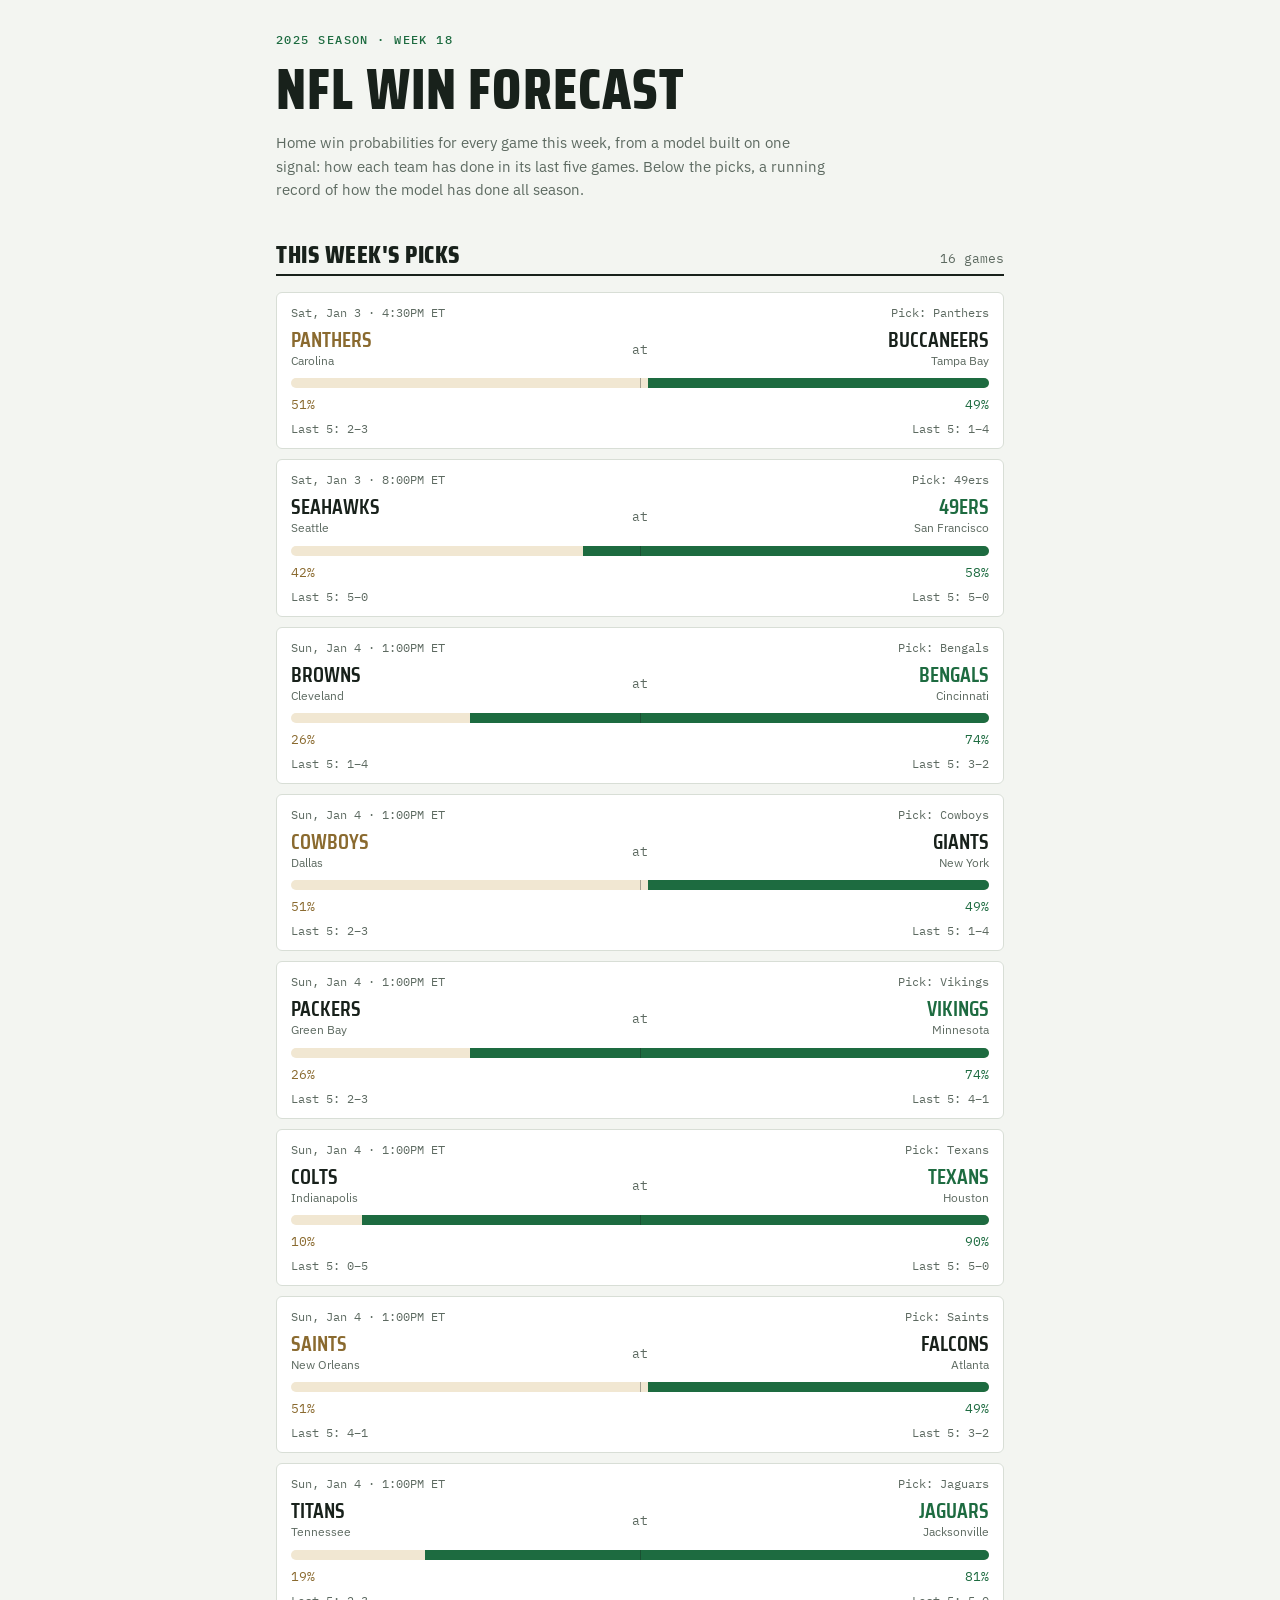
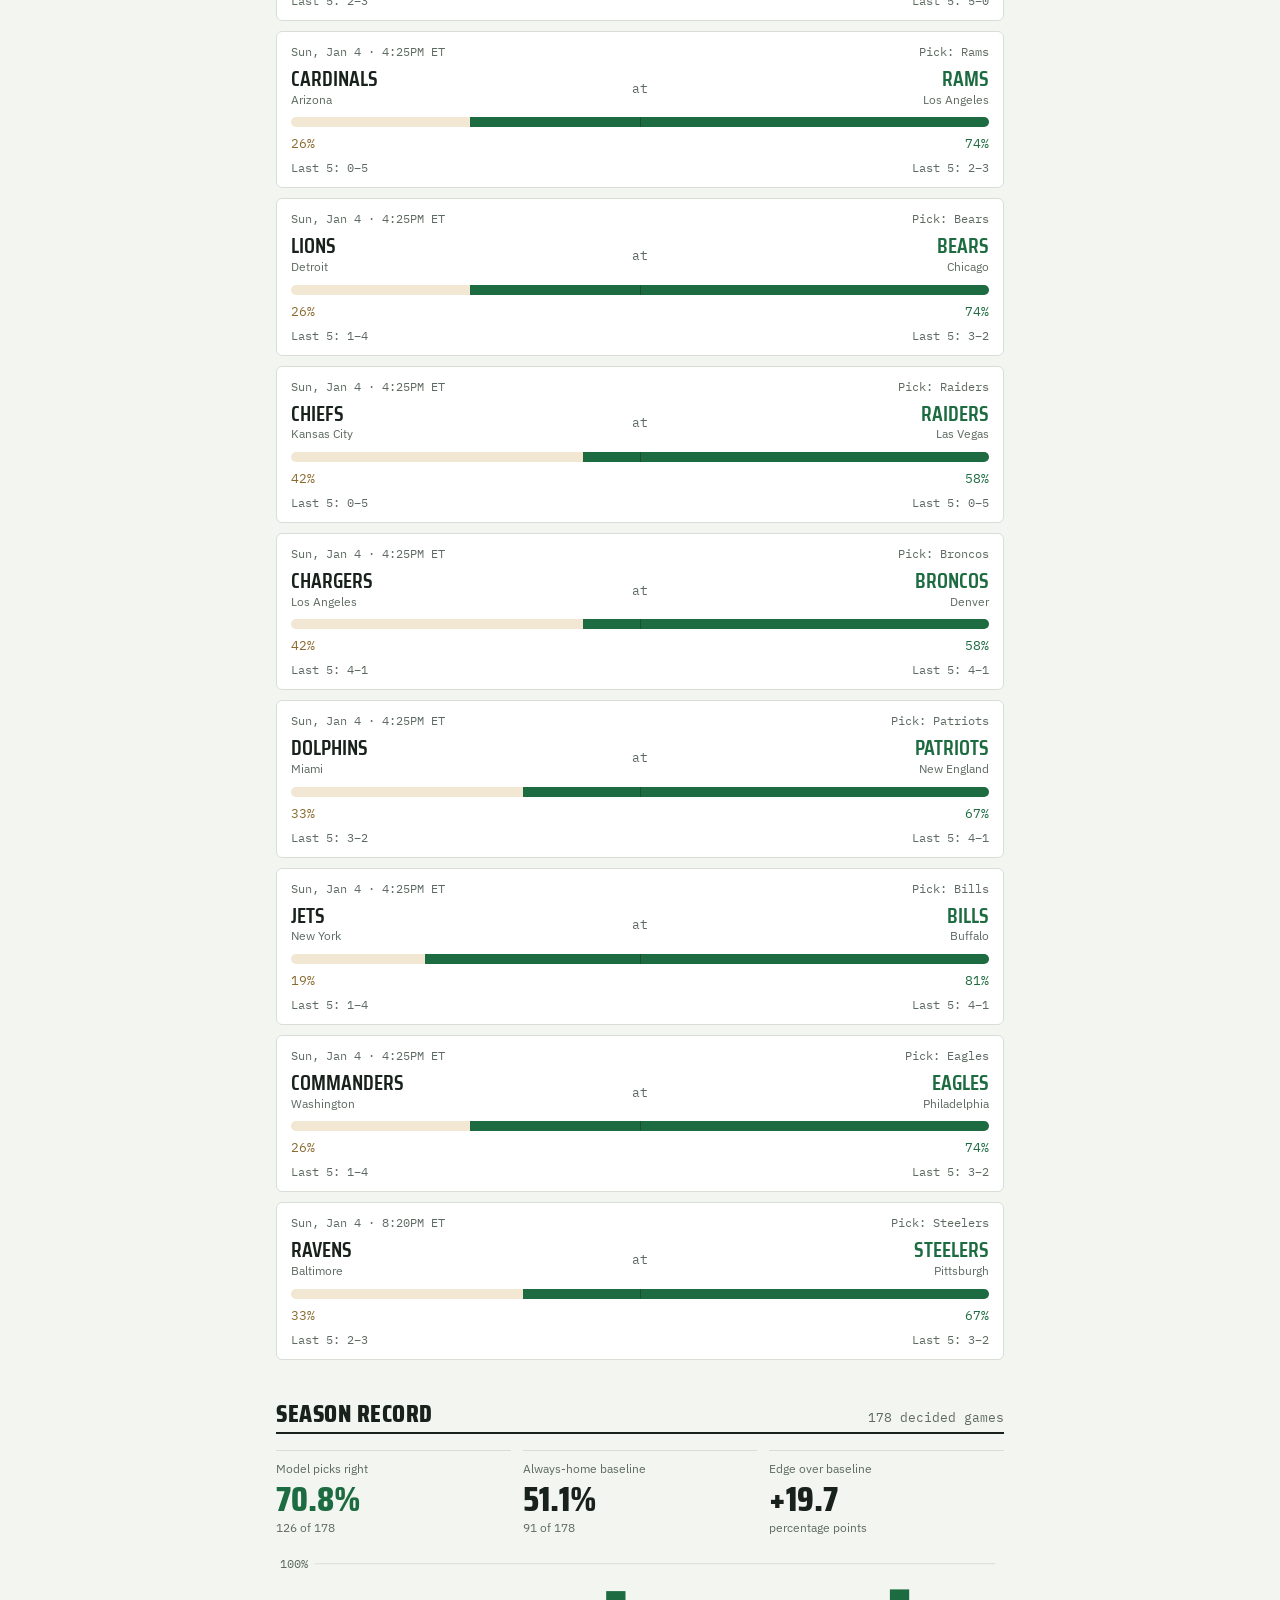
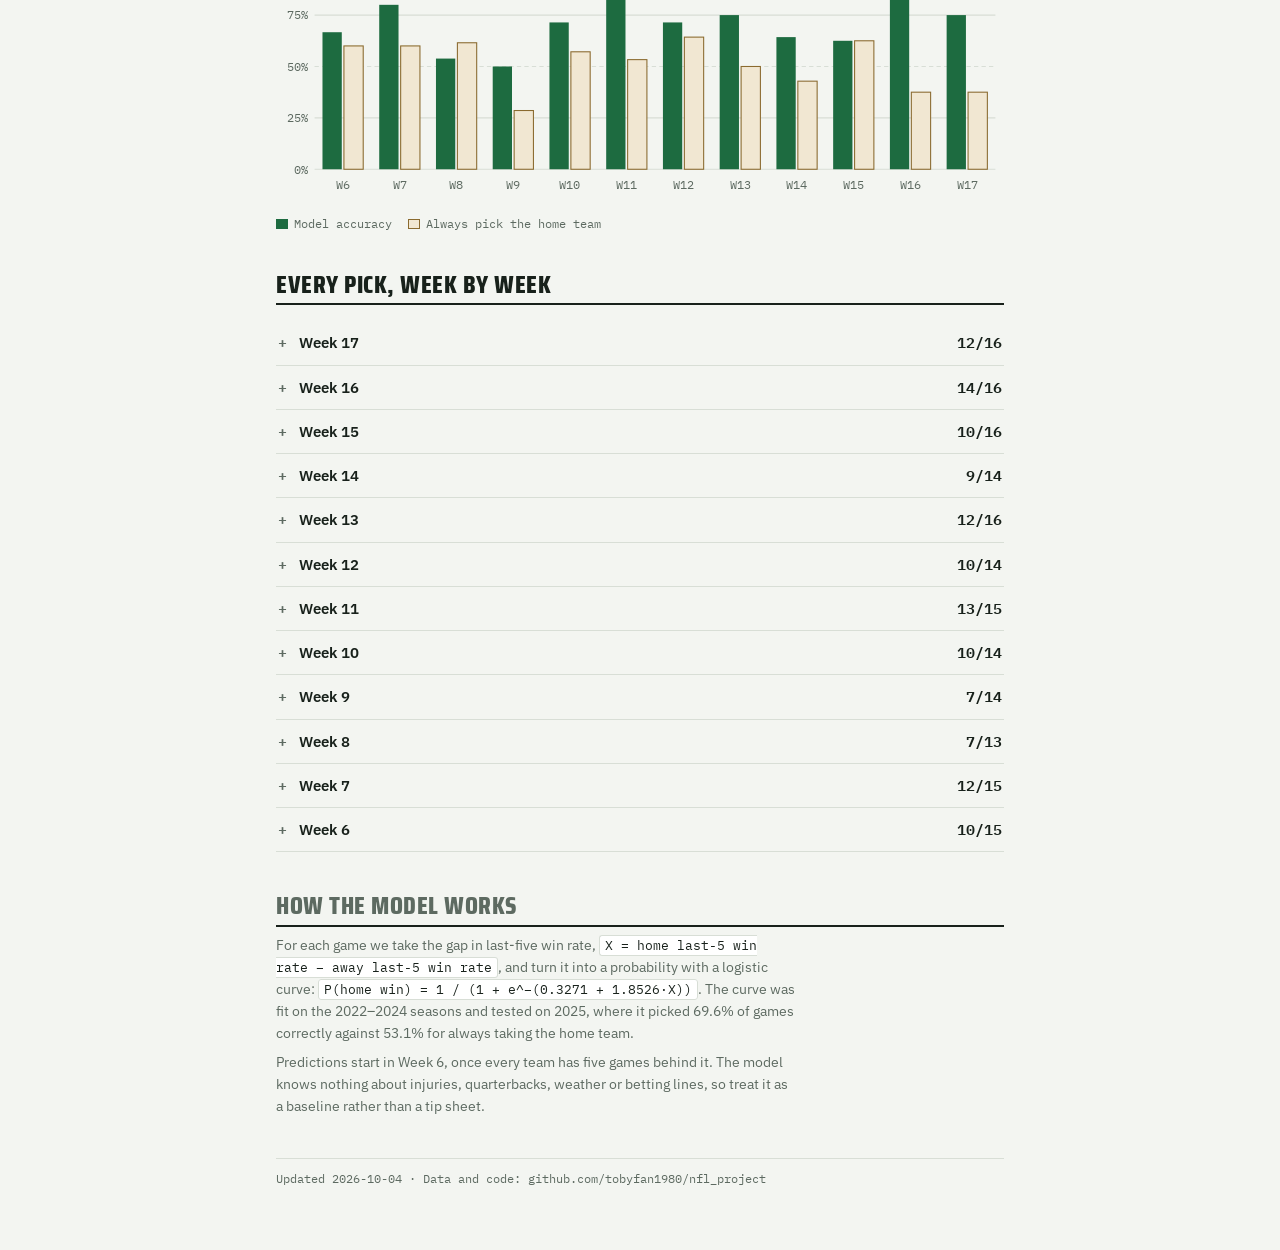
==== docs/index.html @ c3925236 "add static predictions site and generator Co-Authored-By: Claude Opus 5 <noreply@anthropic.com> Clau" ====
<!doctype html>
<html lang="en">
<head>
<meta charset="utf-8">
<meta name="viewport" content="width=device-width, initial-scale=1, viewport-fit=cover">
<title>NFL Win Forecast</title>
<link rel="preconnect" href="https://fonts.googleapis.com">
<link rel="preconnect" href="https://fonts.gstatic.com" crossorigin>
<link rel="stylesheet" href="https://fonts.googleapis.com/css2?family=Saira+Condensed:wght@600;800&family=IBM+Plex+Sans:wght@400;500;600&family=IBM+Plex+Mono:wght@400;500&display=swap">
<style>
/* Layout: one narrow column like a printed game sheet; upcoming board first, then the season ledger. */
:root {
  --bg: #f3f5f1;
  --surface: #ffffff;
  --ink: #18211b;
  --muted: #5d6a61;
  --line: #d8ded6;
  --turf: #1d6b40;
  --turf-soft: #d9ebdf;
  --away: #8a6a2f;
  --away-soft: #f1e7d2;
  --miss: #b23a2e;
  --font-display: "Saira Condensed", "Arial Narrow", sans-serif;
  --font-body: "IBM Plex Sans", system-ui, sans-serif;
  --font-data: "IBM Plex Mono", ui-monospace, monospace;
}
@media (prefers-color-scheme: dark) {
  :root:not([data-theme="light"]) {
    --bg: #111713; --surface: #18201b; --ink: #e6ece7; --muted: #95a39a; --line: #2c372f;
    --turf: #5cc489; --turf-soft: #1f3a2a; --away: #d6b06a; --away-soft: #3a3020; --miss: #ec7a6d;
    color-scheme: dark;
  }
}
:root[data-theme="dark"] {
  --bg: #111713; --surface: #18201b; --ink: #e6ece7; --muted: #95a39a; --line: #2c372f;
  --turf: #5cc489; --turf-soft: #1f3a2a; --away: #d6b06a; --away-soft: #3a3020; --miss: #ec7a6d;
  color-scheme: dark;
}
* { box-sizing: border-box; }
body { margin: 0; background: var(--bg); color: var(--ink); font: 15px/1.55 var(--font-body); }
.wrap { max-width: 760px; margin: 0 auto; padding-inline: 16px; padding-block: 32px 64px; display: grid; gap: 40px; }
h1, h2 { font-family: var(--font-display); text-transform: uppercase; letter-spacing: .02em; line-height: 1.05; margin: 0; text-wrap: balance; }
h1 { font-size: clamp(2.4rem, 8vw, 3.6rem); font-weight: 800; }
h2 { font-size: 1.6rem; font-weight: 800; }
.eyebrow { font: 500 .75rem var(--font-data); text-transform: uppercase; letter-spacing: .12em; color: var(--turf); }
.lede { color: var(--muted); max-width: 62ch; margin: 0; }
header { display: grid; gap: 12px; }
section { display: grid; gap: 16px; }
.section-head { display: flex; justify-content: space-between; align-items: baseline; gap: 12px; flex-wrap: wrap; border-bottom: 2px solid var(--ink); padding-bottom: 6px; }
.section-head .meta { font: .8rem var(--font-data); color: var(--muted); }
.num { font-family: var(--font-data); font-variant-numeric: tabular-nums; }

/* Upcoming board */
.board { display: grid; gap: 10px; }
.game { background: var(--surface); border: 1px solid var(--line); border-radius: 6px; padding: 12px 14px; display: grid; gap: 8px; }
.game-top { display: flex; justify-content: space-between; gap: 8px; font: .75rem var(--font-data); color: var(--muted); }
.matchup { display: grid; grid-template-columns: 1fr auto 1fr; align-items: center; gap: 8px; }
.team { min-width: 0; display: grid; }
.team.home { text-align: right; }
.team .nick { font: 600 1.35rem/1.1 var(--font-display); text-transform: uppercase; }
.team .city { font-size: .75rem; color: var(--muted); }
.team.picked .nick { color: var(--turf); }
.team.picked.is-away .nick { color: var(--away); }
.at { font: .8rem var(--font-data); color: var(--muted); }
.bar { position: relative; height: 10px; border-radius: 5px; background: var(--away-soft); overflow: hidden; }
.bar span { position: absolute; inset: 0 0 0 auto; background: var(--turf); }
.bar::after { content: ""; position: absolute; left: 50%; top: -2px; bottom: -2px; width: 1px; background: var(--ink); opacity: .35; }
.probs { display: flex; justify-content: space-between; font: .8rem var(--font-data); font-variant-numeric: tabular-nums; }
.probs .a { color: var(--away); } .probs .h { color: var(--turf); }
.form { font: .72rem var(--font-data); color: var(--muted); display: flex; justify-content: space-between; }

/* Accuracy */
.stats { display: grid; grid-template-columns: repeat(3, minmax(0, 1fr)); gap: 12px; }
.stat { border-top: 1px solid var(--line); padding-top: 8px; display: grid; gap: 2px; }
.stat b { font: 800 2.2rem/1 var(--font-display); font-variant-numeric: tabular-nums; }
.stat.lead b { color: var(--turf); }
.stat small { color: var(--muted); font-size: .78rem; }
.chart { width: 100%; overflow-x: auto; }
.chart svg { display: block; width: 100%; min-width: 520px; height: auto; }
.chart text { font-family: var(--font-data); font-size: 11px; fill: var(--muted); }
.legend { display: flex; gap: 16px; flex-wrap: wrap; font: .75rem var(--font-data); color: var(--muted); }
.legend i { display: inline-block; width: 12px; height: 10px; margin-right: 6px; vertical-align: -1px; }

/* Ledger */
details { border-bottom: 1px solid var(--line); }
summary { cursor: pointer; padding: 10px 2px; display: flex; justify-content: space-between; gap: 12px; font-weight: 600; list-style: none; }
summary::-webkit-details-marker { display: none; }
summary::before { content: "+"; font-family: var(--font-data); color: var(--muted); width: 1ch; }
details[open] summary::before { content: "\2212"; }
summary .wk { flex: 1; }
summary:focus-visible, a:focus-visible { outline: 2px solid var(--turf); outline-offset: 2px; }
.table-wrap { overflow-x: auto; padding-bottom: 10px; }
table { width: 100%; border-collapse: collapse; font-size: .85rem; min-width: 460px; }
th, td { text-align: left; padding: 5px 6px; border-top: 1px solid var(--line); }
th { font: 500 .7rem var(--font-data); text-transform: uppercase; letter-spacing: .08em; color: var(--muted); border-top: 0; }
td.r, th.r { text-align: right; }
.mark { font: 600 .72rem var(--font-data); padding: 1px 6px; border-radius: 3px; }
.mark.hit { background: var(--turf-soft); color: var(--turf); }
.mark.miss { color: var(--miss); border: 1px solid var(--miss); }
.mark.tie { color: var(--muted); border: 1px solid var(--line); }

.method { font-size: .88rem; color: var(--muted); display: grid; gap: 8px; }
.method p { margin: 0; max-width: 65ch; }
.method code { font-family: var(--font-data); color: var(--ink); background: var(--surface); border: 1px solid var(--line); padding: 1px 5px; border-radius: 3px; font-size: .82rem; }
footer { font: .75rem var(--font-data); color: var(--muted); border-top: 1px solid var(--line); padding-top: 12px; }
@media (max-width: 480px) { .stats { grid-template-columns: 1fr 1fr; } .stat:last-child { grid-column: 1 / -1; } }
</style>
</head>
<body>
<main class="wrap">
  <header>
    <div class="eyebrow" id="season-tag"></div>
    <h1>NFL Win Forecast</h1>
    <p class="lede">Home win probabilities for every game this week, from a model built on one signal: how each team has done in its last five games. Below the picks, a running record of how the model has done all season.</p>
  </header>

  <section aria-labelledby="upcoming-h">
    <div class="section-head"><h2 id="upcoming-h">This week's picks</h2><span class="meta" id="upcoming-meta"></span></div>
    <div class="board" id="board"></div>
  </section>

  <section aria-labelledby="acc-h">
    <div class="section-head"><h2 id="acc-h">Season record</h2><span class="meta" id="acc-meta"></span></div>
    <div class="stats" id="stats"></div>
    <div class="chart" id="chart"></div>
    <div class="legend"><span><i style="background:var(--turf)"></i>Model accuracy</span><span><i style="background:var(--away-soft);border:1px solid var(--away)"></i>Always pick the home team</span></div>
  </section>

  <section aria-labelledby="ledger-h">
    <div class="section-head"><h2 id="ledger-h">Every pick, week by week</h2></div>
    <div id="ledger"></div>
  </section>

  <section class="method" aria-labelledby="method-h">
    <div class="section-head"><h2 id="method-h">How the model works</h2></div>
    <p>For each game we take the gap in last-five win rate, <code>X = home last-5 win rate − away last-5 win rate</code>, and turn it into a probability with a logistic curve: <code id="formula"></code>. The curve was fit on the 2022–2024 seasons and tested on 2025, where it picked 69.6% of games correctly against 53.1% for always taking the home team.</p>
    <p>Predictions start in Week 6, once every team has five games behind it. The model knows nothing about injuries, quarterbacks, weather or betting lines, so treat it as a baseline rather than a tip sheet.</p>
  </section>

  <footer id="footer"></footer>
</main>
<script>
const DATA = {"season":2025,"upcoming_week":18,"generated_at":"2026-10-04","model":{"intercept":0.3271,"slope":1.8526},"upcoming":[{"date":"2026-01-03","time":"4:30PM","week":18,"home_team":"Tampa Bay Buccaneers","away_team":"Carolina Panthers","home_last5":0.2,"away_last5":0.4,"home_prob":0.4891,"pick":"Carolina Panthers","upcoming":true},{"date":"2026-01-03","time":"8:00PM","week":18,"home_team":"San Francisco 49ers","away_team":"Seattle Seahawks","home_last5":1.0,"away_last5":1.0,"home_prob":0.5811,"pick":"San Francisco 49ers","upcoming":true},{"date":"2026-01-04","time":"1:00PM","week":18,"home_team":"Cincinnati Bengals","away_team":"Cleveland Browns","home_last5":0.6,"away_last5":0.2,"home_prob":0.7442,"pick":"Cincinnati Bengals","upcoming":true},{"date":"2026-01-04","time":"1:00PM","week":18,"home_team":"New York Giants","away_team":"Dallas Cowboys","home_last5":0.2,"away_last5":0.4,"home_prob":0.4891,"pick":"Dallas Cowboys","upcoming":true},{"date":"2026-01-04","time":"1:00PM","week":18,"home_team":"Minnesota Vikings","away_team":"Green Bay Packers","home_last5":0.8,"away_last5":0.4,"home_prob":0.7442,"pick":"Minnesota Vikings","upcoming":true},{"date":"2026-01-04","time":"1:00PM","week":18,"home_team":"Houston Texans","away_team":"Indianapolis Colts","home_last5":1.0,"away_last5":0.0,"home_prob":0.8984,"pick":"Houston Texans","upcoming":true},{"date":"2026-01-04","time":"1:00PM","week":18,"home_team":"Atlanta Falcons","away_team":"New Orleans Saints","home_last5":0.6,"away_last5":0.8,"home_prob":0.4891,"pick":"New Orleans Saints","upcoming":true},{"date":"2026-01-04","time":"1:00PM","week":18,"home_team":"Jacksonville Jaguars","away_team":"Tennessee Titans","home_last5":1.0,"away_last5":0.4,"home_prob":0.8082,"pick":"Jacksonville Jaguars","upcoming":true},{"date":"2026-01-04","time":"4:25PM","week":18,"home_team":"Los Angeles Rams","away_team":"Arizona Cardinals","home_last5":0.4,"away_last5":0.0,"home_prob":0.7442,"pick":"Los Angeles Rams","upcoming":true},{"date":"2026-01-04","time":"4:25PM","week":18,"home_team":"Chicago Bears","away_team":"Detroit Lions","home_last5":0.6,"away_last5":0.2,"home_prob":0.7442,"pick":"Chicago Bears","upcoming":true},{"date":"2026-01-04","time":"4:25PM","week":18,"home_team":"Las Vegas Raiders","away_team":"Kansas City Chiefs","home_last5":0.0,"away_last5":0.0,"home_prob":0.5811,"pick":"Las Vegas Raiders","upcoming":true},{"date":"2026-01-04","time":"4:25PM","week":18,"home_team":"Denver Broncos","away_team":"Los Angeles Chargers","home_last5":0.8,"away_last5":0.8,"home_prob":0.5811,"pick":"Denver Broncos","upcoming":true},{"date":"2026-01-04","time":"4:25PM","week":18,"home_team":"New England Patriots","away_team":"Miami Dolphins","home_last5":0.8,"away_last5":0.6,"home_prob":0.6677,"pick":"New England Patriots","upcoming":true},{"date":"2026-01-04","time":"4:25PM","week":18,"home_team":"Buffalo Bills","away_team":"New York Jets","home_last5":0.8,"away_last5":0.2,"home_prob":0.8082,"pick":"Buffalo Bills","upcoming":true},{"date":"2026-01-04","time":"4:25PM","week":18,"home_team":"Philadelphia Eagles","away_team":"Washington Commanders","home_last5":0.6,"away_last5":0.2,"home_prob":0.7442,"pick":"Philadelphia Eagles","upcoming":true},{"date":"2026-01-04","time":"8:20PM","week":18,"home_team":"Pittsburgh Steelers","away_team":"Baltimore Ravens","home_last5":0.6,"away_last5":0.4,"home_prob":0.6677,"pick":"Pittsburgh Steelers","upcoming":true}],"past":[{"date":"2025-10-09","time":"8:15PM","week":6,"home_team":"New York Giants","away_team":"Philadelphia Eagles","home_last5":0.2,"away_last5":0.8,"home_prob":0.3134,"pick":"Philadelphia Eagles","upcoming":false,"home_score":34,"away_score":17,"winner":"New York Giants","tie":false,"correct":false},{"date":"2025-10-12","time":"9:30AM","week":6,"home_team":"New York Jets","away_team":"Denver Broncos","home_last5":0.0,"away_last5":0.6,"home_prob":0.3134,"pick":"Denver Broncos","upcoming":false,"home_score":11,"away_score":13,"winner":"Denver Broncos","tie":false,"correct":true},{"date":"2025-10-12","time":"1:00PM","week":6,"home_team":"Indianapolis Colts","away_team":"Arizona Cardinals","home_last5":0.8,"away_last5":0.4,"home_prob":0.7442,"pick":"Indianapolis Colts","upcoming":false,"home_score":31,"away_score":27,"winner":"Indianapolis Colts","tie":false,"correct":true},{"date":"2025-10-12","time":"1:00PM","week":6,"home_team":"Pittsburgh Steelers","away_team":"Cleveland Browns","home_last5":0.75,"away_last5":0.2,"home_prob":0.7935,"pick":"Pittsburgh Steelers","upcoming":false,"home_score":23,"away_score":9,"winner":"Pittsburgh Steelers","tie":false,"correct":true},{"date":"2025-10-12","time":"1:00PM","week":6,"home_team":"Carolina Panthers","away_team":"Dallas Cowboys","home_last5":0.4,"away_last5":0.5,"home_prob":0.5354,"pick":"Carolina Panthers","upcoming":false,"home_score":30,"away_score":27,"winner":"Carolina Panthers","tie":false,"correct":true},{"date":"2025-10-12","time":"1:00PM","week":6,"home_team":"Miami Dolphins","away_team":"Los Angeles Chargers","home_last5":0.2,"away_last5":0.6,"home_prob":0.398,"pick":"Los Angeles Chargers","upcoming":false,"home_score":27,"away_score":29,"winner":"Los Angeles Chargers","tie":false,"correct":true},{"date":"2025-10-12","time":"1:00PM","week":6,"home_team":"Baltimore Ravens","away_team":"Los Angeles Rams","home_last5":0.2,"away_last5":0.6,"home_prob":0.398,"pick":"Los Angeles Rams","upcoming":false,"home_score":3,"away_score":17,"winner":"Los Angeles Rams","tie":false,"correct":true},{"date":"2025-10-12","time":"1:00PM","week":6,"home_team":"New Orleans Saints","away_team":"New England Patriots","home_last5":0.2,"away_last5":0.6,"home_prob":0.398,"pick":"New England Patriots","upcoming":false,"home_score":19,"away_score":25,"winner":"New England Patriots","tie":false,"correct":true},{"date":"2025-10-12","time":"1:00PM","week":6,"home_team":"Jacksonville Jaguars","away_team":"Seattle Seahawks","home_last5":0.8,"away_last5":0.6,"home_prob":0.6677,"pick":"Jacksonville Jaguars","upcoming":false,"home_score":12,"away_score":20,"winner":"Seattle Seahawks","tie":false,"correct":false},{"date":"2025-10-12","time":"4:05PM","week":6,"home_team":"Las Vegas Raiders","away_team":"Tennessee Titans","home_last5":0.2,"away_last5":0.2,"home_prob":0.5811,"pick":"Las Vegas Raiders","upcoming":false,"home_score":20,"away_score":10,"winner":"Las Vegas Raiders","tie":false,"correct":true},{"date":"2025-10-12","time":"4:25PM","week":6,"home_team":"Green Bay Packers","away_team":"Cincinnati Bengals","home_last5":0.625,"away_last5":0.4,"home_prob":0.6779,"pick":"Green Bay Packers","upcoming":false,"home_score":27,"away_score":18,"winner":"Green Bay Packers","tie":false,"correct":true},{"date":"2025-10-12","time":"4:25PM","week":6,"home_team":"Tampa Bay Buccaneers","away_team":"San Francisco 49ers","home_last5":0.8,"away_last5":0.8,"home_prob":0.5811,"pick":"Tampa Bay Buccaneers","upcoming":false,"home_score":30,"away_score":19,"winner":"Tampa Bay Buccaneers","tie":false,"correct":true},{"date":"2025-10-12","time":"8:20PM","week":6,"home_team":"Kansas City Chiefs","away_team":"Detroit Lions","home_last5":0.4,"away_last5":0.8,"home_prob":0.398,"pick":"Detroit Lions","upcoming":false,"home_score":30,"away_score":17,"winner":"Kansas City Chiefs","tie":false,"correct":false},{"date":"2025-10-13","time":"7:15PM","week":6,"home_team":"Atlanta Falcons","away_team":"Buffalo Bills","home_last5":0.5,"away_last5":0.8,"home_prob":0.4431,"pick":"Buffalo Bills","upcoming":false,"home_score":24,"away_score":14,"winner":"Atlanta Falcons","tie":false,"correct":false},{"date":"2025-10-13","time":"8:15PM","week":6,"home_team":"Washington Commanders","away_team":"Chicago Bears","home_last5":0.6,"away_last5":0.5,"home_prob":0.6254,"pick":"Washington Commanders","upcoming":false,"home_score":24,"away_score":25,"winner":"Chicago Bears","tie":false,"correct":false},{"date":"2025-10-16","time":"8:15PM","week":7,"home_team":"Cincinnati Bengals","away_team":"Pittsburgh Steelers","home_last5":0.2,"away_last5":0.8,"home_prob":0.3134,"pick":"Pittsburgh Steelers","upcoming":false,"home_score":33,"away_score":31,"winner":"Cincinnati Bengals","tie":false,"correct":false},{"date":"2025-10-19","time":"9:30AM","week":7,"home_team":"Jacksonville Jaguars","away_team":"Los Angeles Rams","home_last5":0.6,"away_last5":0.6,"home_prob":0.5811,"pick":"Jacksonville Jaguars","upcoming":false,"home_score":7,"away_score":35,"winner":"Los Angeles Rams","tie":false,"correct":false},{"date":"2025-10-19","time":"1:00PM","week":7,"home_team":"New York Jets","away_team":"Carolina Panthers","home_last5":0.0,"away_last5":0.6,"home_prob":0.3134,"pick":"Carolina Panthers","upcoming":false,"home_score":6,"away_score":13,"winner":"Carolina Panthers","tie":false,"correct":true},{"date":"2025-10-19","time":"1:00PM","week":7,"home_team":"Kansas City Chiefs","away_team":"Las Vegas Raiders","home_last5":0.6,"away_last5":0.2,"home_prob":0.7442,"pick":"Kansas City Chiefs","upcoming":false,"home_score":31,"away_score":0,"winner":"Kansas City Chiefs","tie":false,"correct":true},{"date":"2025-10-19","time":"1:00PM","week":7,"home_team":"Cleveland Browns","away_team":"Miami Dolphins","home_last5":0.2,"away_last5":0.2,"home_prob":0.5811,"pick":"Cleveland Browns","upcoming":false,"home_score":31,"away_score":6,"winner":"Cleveland Browns","tie":false,"correct":true},{"date":"2025-10-19","time":"1:00PM","week":7,"home_team":"Tennessee Titans","away_team":"New England Patriots","home_last5":0.2,"away_last5":0.8,"home_prob":0.3134,"pick":"New England Patriots","upcoming":false,"home_score":13,"away_score":31,"winner":"New England Patriots","tie":false,"correct":true},{"date":"2025-10-19","time":"1:00PM","week":7,"home_team":"Chicago Bears","away_team":"New Orleans Saints","home_last5":0.6,"away_last5":0.2,"home_prob":0.7442,"pick":"Chicago Bears","upcoming":false,"home_score":26,"away_score":14,"winner":"Chicago Bears","tie":false,"correct":true},{"date":"2025-10-19","time":"1:00PM","week":7,"home_team":"Minnesota Vikings","away_team":"Philadelphia Eagles","home_last5":0.6,"away_last5":0.6,"home_prob":0.5811,"pick":"Minnesota Vikings","upcoming":false,"home_score":22,"away_score":28,"winner":"Philadelphia Eagles","tie":false,"correct":false},{"date":"2025-10-19","time":"4:05PM","week":7,"home_team":"Los Angeles Chargers","away_team":"Indianapolis Colts","home_last5":0.6,"away_last5":0.8,"home_prob":0.4891,"pick":"Indianapolis Colts","upcoming":false,"home_score":24,"away_score":38,"winner":"Indianapolis Colts","tie":false,"correct":true},{"date":"2025-10-19","time":"4:05PM","week":7,"home_team":"Denver Broncos","away_team":"New York Giants","home_last5":0.6,"away_last5":0.4,"home_prob":0.6677,"pick":"Denver Broncos","upcoming":false,"home_score":33,"away_score":32,"winner":"Denver Broncos","tie":false,"correct":true},{"date":"2025-10-19","time":"4:25PM","week":7,"home_team":"Arizona Cardinals","away_team":"Green Bay Packers","home_last5":0.2,"away_last5":0.7,"home_prob":0.3545,"pick":"Green Bay Packers","upcoming":false,"home_score":23,"away_score":27,"winner":"Green Bay Packers","tie":false,"correct":true},{"date":"2025-10-19","time":"4:25PM","week":7,"home_team":"Dallas Cowboys","away_team":"Washington Commanders","home_last5":0.5,"away_last5":0.4,"home_prob":0.6254,"pick":"Dallas Cowboys","upcoming":false,"home_score":44,"away_score":22,"winner":"Dallas Cowboys","tie":false,"correct":true},{"date":"2025-10-19","time":"8:20PM","week":7,"home_team":"San Francisco 49ers","away_team":"Atlanta Falcons","home_last5":0.6,"away_last5":0.6,"home_prob":0.5811,"pick":"San Francisco 49ers","upcoming":false,"home_score":20,"away_score":10,"winner":"San Francisco 49ers","tie":false,"correct":true},{"date":"2025-10-20","time":"7:00PM","week":7,"home_team":"Detroit Lions","away_team":"Tampa Bay Buccaneers","home_last5":0.8,"away_last5":0.8,"home_prob":0.5811,"pick":"Detroit Lions","upcoming":false,"home_score":24,"away_score":9,"winner":"Detroit Lions","tie":false,"correct":true},{"date":"2025-10-20","time":"10:00PM","week":7,"home_team":"Seattle Seahawks","away_team":"Houston Texans","home_last5":0.8,"away_last5":0.4,"home_prob":0.7442,"pick":"Seattle Seahawks","upcoming":false,"home_score":27,"away_score":19,"winner":"Seattle Seahawks","tie":false,"correct":true},{"date":"2025-10-23","time":"8:15PM","week":8,"home_team":"Los Angeles Chargers","away_team":"Minnesota Vikings","home_last5":0.4,"away_last5":0.4,"home_prob":0.5811,"pick":"Los Angeles Chargers","upcoming":false,"home_score":37,"away_score":10,"winner":"Los Angeles Chargers","tie":false,"correct":true},{"date":"2025-10-26","time":"1:00PM","week":8,"home_team":"Carolina Panthers","away_team":"Buffalo Bills","home_last5":0.8,"away_last5":0.6,"home_prob":0.6677,"pick":"Carolina Panthers","upcoming":false,"home_score":9,"away_score":40,"winner":"Buffalo Bills","tie":false,"correct":false},{"date":"2025-10-26","time":"1:00PM","week":8,"home_team":"Baltimore Ravens","away_team":"Chicago Bears","home_last5":0.2,"away_last5":0.8,"home_prob":0.3134,"pick":"Chicago Bears","upcoming":false,"home_score":30,"away_score":16,"winner":"Baltimore Ravens","tie":false,"correct":false},{"date":"2025-10-26","time":"1:00PM","week":8,"home_team":"New England Patriots","away_team":"Cleveland Browns","home_last5":0.8,"away_last5":0.4,"home_prob":0.7442,"pick":"New England Patriots","upcoming":false,"home_score":32,"away_score":13,"winner":"New England Patriots","tie":false,"correct":true},{"date":"2025-10-26","time":"1:00PM","week":8,"home_team":"Atlanta Falcons","away_team":"Miami Dolphins","home_last5":0.6,"away_last5":0.2,"home_prob":0.7442,"pick":"Atlanta Falcons","upcoming":false,"home_score":10,"away_score":34,"winner":"Miami Dolphins","tie":false,"correct":false},{"date":"2025-10-26","time":"1:00PM","week":8,"home_team":"Philadelphia Eagles","away_team":"New York Giants","home_last5":0.6,"away_last5":0.4,"home_prob":0.6677,"pick":"Philadelphia Eagles","upcoming":false,"home_score":38,"away_score":20,"winner":"Philadelphia Eagles","tie":false,"correct":true},{"date":"2025-10-26","time":"1:00PM","week":8,"home_team":"Cincinnati Bengals","away_team":"New York Jets","home_last5":0.2,"away_last5":0.0,"home_prob":0.6677,"pick":"Cincinnati Bengals","upcoming":false,"home_score":38,"away_score":39,"winner":"New York Jets","tie":false,"correct":false},{"date":"2025-10-26","time":"1:00PM","week":8,"home_team":"Houston Texans","away_team":"San Francisco 49ers","home_last5":0.4,"away_last5":0.6,"home_prob":0.4891,"pick":"San Francisco 49ers","upcoming":false,"home_score":26,"away_score":15,"winner":"Houston Texans","tie":false,"correct":false},{"date":"2025-10-26","time":"4:05PM","week":8,"home_team":"New Orleans Saints","away_team":"Tampa Bay Buccaneers","home_last5":0.2,"away_last5":0.6,"home_prob":0.398,"pick":"Tampa Bay Buccaneers","upcoming":false,"home_score":3,"away_score":23,"winner":"Tampa Bay Buccaneers","tie":false,"correct":true},{"date":"2025-10-26","time":"4:25PM","week":8,"home_team":"Denver Broncos","away_team":"Dallas Cowboys","home_last5":0.8,"away_last5":0.5,"home_prob":0.7074,"pick":"Denver Broncos","upcoming":false,"home_score":44,"away_score":24,"winner":"Denver Broncos","tie":false,"correct":true},{"date":"2025-10-26","time":"4:25PM","week":8,"home_team":"Indianapolis Colts","away_team":"Tennessee Titans","home_last5":0.8,"away_last5":0.2,"home_prob":0.8082,"pick":"Indianapolis Colts","upcoming":false,"home_score":38,"away_score":14,"winner":"Indianapolis Colts","tie":false,"correct":true},{"date":"2025-10-26","time":"8:20PM","week":8,"home_team":"Pittsburgh Steelers","away_team":"Green Bay Packers","home_last5":0.6,"away_last5":0.7,"home_prob":0.5354,"pick":"Pittsburgh Steelers","upcoming":false,"home_score":25,"away_score":35,"winner":"Green Bay Packers","tie":false,"correct":false},{"date":"2025-10-27","time":"8:15PM","week":8,"home_team":"Kansas City Chiefs","away_team":"Washington Commanders","home_last5":0.8,"away_last5":0.4,"home_prob":0.7442,"pick":"Kansas City Chiefs","upcoming":false,"home_score":28,"away_score":7,"winner":"Kansas City Chiefs","tie":false,"correct":true},{"date":"2025-10-30","time":"8:15PM","week":9,"home_team":"Miami Dolphins","away_team":"Baltimore Ravens","home_last5":0.4,"away_last5":0.2,"home_prob":0.6677,"pick":"Miami Dolphins","upcoming":false,"home_score":6,"away_score":28,"winner":"Baltimore Ravens","tie":false,"correct":false},{"date":"2025-11-02","time":"1:00PM","week":9,"home_team":"New England Patriots","away_team":"Atlanta Falcons","home_last5":1.0,"away_last5":0.4,"home_prob":0.8082,"pick":"New England Patriots","upcoming":false,"home_score":24,"away_score":23,"winner":"New England Patriots","tie":false,"correct":true},{"date":"2025-11-02","time":"1:00PM","week":9,"home_team":"Green Bay Packers","away_team":"Carolina Panthers","home_last5":0.7,"away_last5":0.6,"home_prob":0.6254,"pick":"Green Bay Packers","upcoming":false,"home_score":13,"away_score":16,"winner":"Carolina Panthers","tie":false,"correct":false},{"date":"2025-11-02","time":"1:00PM","week":9,"home_team":"Cincinnati Bengals","away_team":"Chicago Bears","home_last5":0.2,"away_last5":0.8,"home_prob":0.3134,"pick":"Chicago Bears","upcoming":false,"home_score":42,"away_score":47,"winner":"Chicago Bears","tie":false,"correct":true},{"date":"2025-11-02","time":"1:00PM","week":9,"home_team":"Houston Texans","away_team":"Denver Broncos","home_last5":0.6,"away_last5":1.0,"home_prob":0.398,"pick":"Denver Broncos","upcoming":false,"home_score":15,"away_score":18,"winner":"Denver Broncos","tie":false,"correct":true},{"date":"2025-11-02","time":"1:00PM","week":9,"home_team":"Pittsburgh Steelers","away_team":"Indianapolis Colts","home_last5":0.6,"away_last5":0.8,"home_prob":0.4891,"pick":"Indianapolis Colts","upcoming":false,"home_score":27,"away_score":20,"winner":"Pittsburgh Steelers","tie":false,"correct":false},{"date":"2025-11-02","time":"1:00PM","week":9,"home_team":"Tennessee Titans","away_team":"Los Angeles Chargers","home_last5":0.2,"away_last5":0.4,"home_prob":0.4891,"pick":"Los Angeles Chargers","upcoming":false,"home_score":20,"away_score":27,"winner":"Los Angeles Chargers","tie":false,"correct":true},{"date":"2025-11-02","time":"1:00PM","week":9,"home_team":"Detroit Lions","away_team":"Minnesota Vikings","home_last5":0.8,"away_last5":0.4,"home_prob":0.7442,"pick":"Detroit Lions","upcoming":false,"home_score":24,"away_score":27,"winner":"Minnesota Vikings","tie":false,"correct":false},{"date":"2025-11-02","time":"1:00PM","week":9,"home_team":"New York Giants","away_team":"San Francisco 49ers","home_last5":0.4,"away_last5":0.4,"home_prob":0.5811,"pick":"New York Giants","upcoming":false,"home_score":24,"away_score":34,"winner":"San Francisco 49ers","tie":false,"correct":false},{"date":"2025-11-02","time":"4:05PM","week":9,"home_team":"Las Vegas Raiders","away_team":"Jacksonville Jaguars","home_last5":0.2,"away_last5":0.6,"home_prob":0.398,"pick":"Jacksonville Jaguars","upcoming":false,"home_score":29,"away_score":30,"winner":"Jacksonville Jaguars","tie":false,"correct":true},{"date":"2025-11-02","time":"4:05PM","week":9,"home_team":"Los Angeles Rams","away_team":"New Orleans Saints","home_last5":0.6,"away_last5":0.2,"home_prob":0.7442,"pick":"Los Angeles Rams","upcoming":false,"home_score":34,"away_score":10,"winner":"Los Angeles Rams","tie":false,"correct":true},{"date":"2025-11-02","time":"4:25PM","week":9,"home_team":"Buffalo Bills","away_team":"Kansas City Chiefs","home_last5":0.6,"away_last5":0.8,"home_prob":0.4891,"pick":"Kansas City Chiefs","upcoming":false,"home_score":28,"away_score":21,"winner":"Buffalo Bills","tie":false,"correct":false},{"date":"2025-11-02","time":"8:20PM","week":9,"home_team":"Washington Commanders","away_team":"Seattle Seahawks","home_last5":0.2,"away_last5":0.8,"home_prob":0.3134,"pick":"Seattle Seahawks","upcoming":false,"home_score":14,"away_score":38,"winner":"Seattle Seahawks","tie":false,"correct":true},{"date":"2025-11-03","time":"8:15PM","week":9,"home_team":"Dallas Cowboys","away_team":"Arizona Cardinals","home_last5":0.5,"away_last5":0.0,"home_prob":0.7779,"pick":"Dallas Cowboys","upcoming":false,"home_score":17,"away_score":27,"winner":"Arizona Cardinals","tie":false,"correct":false},{"date":"2025-11-06","time":"8:15PM","week":10,"home_team":"Denver Broncos","away_team":"Las Vegas Raiders","home_last5":1.0,"away_last5":0.2,"home_prob":0.8593,"pick":"Denver Broncos","upcoming":false,"home_score":10,"away_score":7,"winner":"Denver Broncos","tie":false,"correct":true},{"date":"2025-11-09","time":"9:30AM","week":10,"home_team":"Indianapolis Colts","away_team":"Atlanta Falcons","home_last5":0.8,"away_last5":0.4,"home_prob":0.7442,"pick":"Indianapolis Colts","upcoming":false,"home_score":31,"away_score":25,"winner":"Indianapolis Colts","tie":false,"correct":true},{"date":"2025-11-09","time":"1:00PM","week":10,"home_team":"Minnesota Vikings","away_team":"Baltimore Ravens","home_last5":0.4,"away_last5":0.4,"home_prob":0.5811,"pick":"Minnesota Vikings","upcoming":false,"home_score":19,"away_score":27,"winner":"Baltimore Ravens","tie":false,"correct":false},{"date":"2025-11-09","time":"1:00PM","week":10,"home_team":"Miami Dolphins","away_team":"Buffalo Bills","home_last5":0.2,"away_last5":0.6,"home_prob":0.398,"pick":"Buffalo Bills","upcoming":false,"home_score":30,"away_score":13,"winner":"Miami Dolphins","tie":false,"correct":false},{"date":"2025-11-09","time":"1:00PM","week":10,"home_team":"New York Jets","away_team":"Cleveland Browns","home_last5":0.2,"away_last5":0.2,"home_prob":0.5811,"pick":"New York Jets","upcoming":false,"home_score":27,"away_score":20,"winner":"New York Jets","tie":false,"correct":true},{"date":"2025-11-09","time":"1:00PM","week":10,"home_team":"Houston Texans","away_team":"Jacksonville Jaguars","home_last5":0.6,"away_last5":0.6,"home_prob":0.5811,"pick":"Houston Texans","upcoming":false,"home_score":36,"away_score":29,"winner":"Houston Texans","tie":false,"correct":true},{"date":"2025-11-09","time":"1:00PM","week":10,"home_team":"Tampa Bay Buccaneers","away_team":"New England Patriots","home_last5":0.6,"away_last5":1.0,"home_prob":0.398,"pick":"New England Patriots","upcoming":false,"home_score":23,"away_score":28,"winner":"New England Patriots","tie":false,"correct":true},{"date":"2025-11-09","time":"1:00PM","week":10,"home_team":"Carolina Panthers","away_team":"New Orleans Saints","home_last5":0.8,"away_last5":0.2,"home_prob":0.8082,"pick":"Carolina Panthers","upcoming":false,"home_score":7,"away_score":17,"winner":"New Orleans Saints","tie":false,"correct":false},{"date":"2025-11-09","time":"1:00PM","week":10,"home_team":"Chicago Bears","away_team":"New York Giants","home_last5":0.8,"away_last5":0.2,"home_prob":0.8082,"pick":"Chicago Bears","upcoming":false,"home_score":24,"away_score":20,"winner":"Chicago Bears","tie":false,"correct":true},{"date":"2025-11-09","time":"4:05PM","week":10,"home_team":"Seattle Seahawks","away_team":"Arizona Cardinals","home_last5":0.8,"away_last5":0.2,"home_prob":0.8082,"pick":"Seattle Seahawks","upcoming":false,"home_score":44,"away_score":22,"winner":"Seattle Seahawks","tie":false,"correct":true},{"date":"2025-11-09","time":"4:25PM","week":10,"home_team":"Washington Commanders","away_team":"Detroit Lions","home_last5":0.2,"away_last5":0.6,"home_prob":0.398,"pick":"Detroit Lions","upcoming":false,"home_score":22,"away_score":44,"winner":"Detroit Lions","tie":false,"correct":true},{"date":"2025-11-09","time":"4:25PM","week":10,"home_team":"San Francisco 49ers","away_team":"Los Angeles Rams","home_last5":0.6,"away_last5":0.8,"home_prob":0.4891,"pick":"Los Angeles Rams","upcoming":false,"home_score":26,"away_score":42,"winner":"Los Angeles Rams","tie":false,"correct":true},{"date":"2025-11-09","time":"8:20PM","week":10,"home_team":"Los Angeles Chargers","away_team":"Pittsburgh Steelers","home_last5":0.6,"away_last5":0.6,"home_prob":0.5811,"pick":"Los Angeles Chargers","upcoming":false,"home_score":25,"away_score":10,"winner":"Los Angeles Chargers","tie":false,"correct":true},{"date":"2025-11-10","time":"8:15PM","week":10,"home_team":"Green Bay Packers","away_team":"Philadelphia Eagles","home_last5":0.7,"away_last5":0.6,"home_prob":0.6254,"pick":"Green Bay Packers","upcoming":false,"home_score":7,"away_score":10,"winner":"Philadelphia Eagles","tie":false,"correct":false},{"date":"2025-11-13","time":"8:15PM","week":11,"home_team":"New England Patriots","away_team":"New York Jets","home_last5":1.0,"away_last5":0.4,"home_prob":0.8082,"pick":"New England Patriots","upcoming":false,"home_score":27,"away_score":14,"winner":"New England Patriots","tie":false,"correct":true},{"date":"2025-11-16","time":"9:30AM","week":11,"home_team":"Miami Dolphins","away_team":"Washington Commanders","home_last5":0.4,"away_last5":0.0,"home_prob":0.7442,"pick":"Miami Dolphins","upcoming":false,"home_score":16,"away_score":13,"winner":"Miami Dolphins","tie":false,"correct":true},{"date":"2025-11-16","time":"1:00PM","week":11,"home_team":"Atlanta Falcons","away_team":"Carolina Panthers","home_last5":0.2,"away_last5":0.6,"home_prob":0.398,"pick":"Carolina Panthers","upcoming":false,"home_score":27,"away_score":30,"winner":"Carolina Panthers","tie":false,"correct":true},{"date":"2025-11-16","time":"1:00PM","week":11,"home_team":"Minnesota Vikings","away_team":"Chicago Bears","home_last5":0.4,"away_last5":0.8,"home_prob":0.398,"pick":"Chicago Bears","upcoming":false,"home_score":17,"away_score":19,"winner":"Chicago Bears","tie":false,"correct":true},{"date":"2025-11-16","time":"1:00PM","week":11,"home_team":"Pittsburgh Steelers","away_team":"Cincinnati Bengals","home_last5":0.4,"away_last5":0.2,"home_prob":0.6677,"pick":"Pittsburgh Steelers","upcoming":false,"home_score":34,"away_score":12,"winner":"Pittsburgh Steelers","tie":false,"correct":true},{"date":"2025-11-16","time":"1:00PM","week":11,"home_team":"New York Giants","away_team":"Green Bay Packers","home_last5":0.2,"away_last5":0.6,"home_prob":0.398,"pick":"Green Bay Packers","upcoming":false,"home_score":20,"away_score":27,"winner":"Green Bay Packers","tie":false,"correct":true},{"date":"2025-11-16","time":"1:00PM","week":11,"home_team":"Tennessee Titans","away_team":"Houston Texans","home_last5":0.2,"away_last5":0.6,"home_prob":0.398,"pick":"Houston Texans","upcoming":false,"home_score":13,"away_score":16,"winner":"Houston Texans","tie":false,"correct":true},{"date":"2025-11-16","time":"1:00PM","week":11,"home_team":"Jacksonville Jaguars","away_team":"Los Angeles Chargers","home_last5":0.4,"away_last5":0.8,"home_prob":0.398,"pick":"Los Angeles Chargers","upcoming":false,"home_score":35,"away_score":6,"winner":"Jacksonville Jaguars","tie":false,"correct":false},{"date":"2025-11-16","time":"1:00PM","week":11,"home_team":"Buffalo Bills","away_team":"Tampa Bay Buccaneers","home_last5":0.4,"away_last5":0.6,"home_prob":0.4891,"pick":"Tampa Bay Buccaneers","upcoming":false,"home_score":44,"away_score":32,"winner":"Buffalo Bills","tie":false,"correct":false},{"date":"2025-11-16","time":"4:05PM","week":11,"home_team":"Los Angeles Rams","away_team":"Seattle Seahawks","home_last5":0.8,"away_last5":0.8,"home_prob":0.5811,"pick":"Los Angeles Rams","upcoming":false,"home_score":21,"away_score":19,"winner":"Los Angeles Rams","tie":false,"correct":true},{"date":"2025-11-16","time":"4:05PM","week":11,"home_team":"Arizona Cardinals","away_team":"San Francisco 49ers","home_last5":0.2,"away_last5":0.4,"home_prob":0.4891,"pick":"San Francisco 49ers","upcoming":false,"home_score":22,"away_score":41,"winner":"San Francisco 49ers","tie":false,"correct":true},{"date":"2025-11-16","time":"4:25PM","week":11,"home_team":"Cleveland Browns","away_team":"Baltimore Ravens","home_last5":0.2,"away_last5":0.6,"home_prob":0.398,"pick":"Baltimore Ravens","upcoming":false,"home_score":16,"away_score":23,"winner":"Baltimore Ravens","tie":false,"correct":true},{"date":"2025-11-16","time":"4:25PM","week":11,"home_team":"Denver Broncos","away_team":"Kansas City Chiefs","home_last5":1.0,"away_last5":0.6,"home_prob":0.7442,"pick":"Denver Broncos","upcoming":false,"home_score":22,"away_score":19,"winner":"Denver Broncos","tie":false,"correct":true},{"date":"2025-11-16","time":"8:20PM","week":11,"home_team":"Philadelphia Eagles","away_team":"Detroit Lions","home_last5":0.6,"away_last5":0.6,"home_prob":0.5811,"pick":"Philadelphia Eagles","upcoming":false,"home_score":16,"away_score":9,"winner":"Philadelphia Eagles","tie":false,"correct":true},{"date":"2025-11-17","time":"8:15PM","week":11,"home_team":"Las Vegas Raiders","away_team":"Dallas Cowboys","home_last5":0.2,"away_last5":0.4,"home_prob":0.4891,"pick":"Dallas Cowboys","upcoming":false,"home_score":16,"away_score":33,"winner":"Dallas Cowboys","tie":false,"correct":true},{"date":"2025-11-20","time":"8:15PM","week":12,"home_team":"Houston Texans","away_team":"Buffalo Bills","home_last5":0.6,"away_last5":0.6,"home_prob":0.5811,"pick":"Houston Texans","upcoming":false,"home_score":23,"away_score":19,"winner":"Houston Texans","tie":false,"correct":true},{"date":"2025-11-23","time":"1:00PM","week":12,"home_team":"Kansas City Chiefs","away_team":"Indianapolis Colts","home_last5":0.6,"away_last5":0.8,"home_prob":0.4891,"pick":"Indianapolis Colts","upcoming":false,"home_score":23,"away_score":20,"winner":"Kansas City Chiefs","tie":false,"correct":false},{"date":"2025-11-23","time":"1:00PM","week":12,"home_team":"Green Bay Packers","away_team":"Minnesota Vikings","home_last5":0.6,"away_last5":0.2,"home_prob":0.7442,"pick":"Green Bay Packers","upcoming":false,"home_score":23,"away_score":6,"winner":"Green Bay Packers","tie":false,"correct":true},{"date":"2025-11-23","time":"1:00PM","week":12,"home_team":"Cincinnati Bengals","away_team":"New England Patriots","home_last5":0.2,"away_last5":1.0,"home_prob":0.2396,"pick":"New England Patriots","upcoming":false,"home_score":20,"away_score":26,"winner":"New England Patriots","tie":false,"correct":true},{"date":"2025-11-23","time":"1:00PM","week":12,"home_team":"Detroit Lions","away_team":"New York Giants","home_last5":0.4,"away_last5":0.0,"home_prob":0.7442,"pick":"Detroit Lions","upcoming":false,"home_score":34,"away_score":27,"winner":"Detroit Lions","tie":false,"correct":true},{"date":"2025-11-23","time":"1:00PM","week":12,"home_team":"Baltimore Ravens","away_team":"New York Jets","home_last5":0.8,"away_last5":0.4,"home_prob":0.7442,"pick":"Baltimore Ravens","upcoming":false,"home_score":23,"away_score":10,"winner":"Baltimore Ravens","tie":false,"correct":true},{"date":"2025-11-23","time":"1:00PM","week":12,"home_team":"Chicago Bears","away_team":"Pittsburgh Steelers","home_last5":0.8,"away_last5":0.4,"home_prob":0.7442,"pick":"Chicago Bears","upcoming":false,"home_score":31,"away_score":28,"winner":"Chicago Bears","tie":false,"correct":true},{"date":"2025-11-23","time":"1:00PM","week":12,"home_team":"Tennessee Titans","away_team":"Seattle Seahawks","home_last5":0.0,"away_last5":0.8,"home_prob":0.2396,"pick":"Seattle Seahawks","upcoming":false,"home_score":24,"away_score":30,"winner":"Seattle Seahawks","tie":false,"correct":true},{"date":"2025-11-23","time":"4:05PM","week":12,"home_team":"Las Vegas Raiders","away_team":"Cleveland Browns","home_last5":0.2,"away_last5":0.2,"home_prob":0.5811,"pick":"Las Vegas Raiders","upcoming":false,"home_score":10,"away_score":24,"winner":"Cleveland Browns","tie":false,"correct":false},{"date":"2025-11-23","time":"4:05PM","week":12,"home_team":"Arizona Cardinals","away_team":"Jacksonville Jaguars","home_last5":0.2,"away_last5":0.4,"home_prob":0.4891,"pick":"Jacksonville Jaguars","upcoming":false,"home_score":24,"away_score":27,"winner":"Jacksonville Jaguars","tie":false,"correct":true},{"date":"2025-11-23","time":"4:25PM","week":12,"home_team":"New Orleans Saints","away_team":"Atlanta Falcons","home_last5":0.2,"away_last5":0.0,"home_prob":0.6677,"pick":"New Orleans Saints","upcoming":false,"home_score":10,"away_score":24,"winner":"Atlanta Falcons","tie":false,"correct":false},{"date":"2025-11-23","time":"4:25PM","week":12,"home_team":"Dallas Cowboys","away_team":"Philadelphia Eagles","home_last5":0.4,"away_last5":0.8,"home_prob":0.398,"pick":"Philadelphia Eagles","upcoming":false,"home_score":24,"away_score":21,"winner":"Dallas Cowboys","tie":false,"correct":false},{"date":"2025-11-23","time":"8:20PM","week":12,"home_team":"Los Angeles Rams","away_team":"Tampa Bay Buccaneers","home_last5":1.0,"away_last5":0.4,"home_prob":0.8082,"pick":"Los Angeles Rams","upcoming":false,"home_score":34,"away_score":7,"winner":"Los Angeles Rams","tie":false,"correct":true},{"date":"2025-11-24","time":"8:15PM","week":12,"home_team":"San Francisco 49ers","away_team":"Carolina Panthers","home_last5":0.6,"away_last5":0.6,"home_prob":0.5811,"pick":"San Francisco 49ers","upcoming":false,"home_score":20,"away_score":9,"winner":"San Francisco 49ers","tie":false,"correct":true},{"date":"2025-11-27","time":"1:00PM","week":13,"home_team":"Detroit Lions","away_team":"Green Bay Packers","home_last5":0.6,"away_last5":0.6,"home_prob":0.5811,"pick":"Detroit Lions","upcoming":false,"home_score":24,"away_score":31,"winner":"Green Bay Packers","tie":false,"correct":false},{"date":"2025-11-27","time":"4:30PM","week":13,"home_team":"Dallas Cowboys","away_team":"Kansas City Chiefs","home_last5":0.6,"away_last5":0.6,"home_prob":0.5811,"pick":"Dallas Cowboys","upcoming":false,"home_score":31,"away_score":28,"winner":"Dallas Cowboys","tie":false,"correct":true},{"date":"2025-11-27","time":"8:20PM","week":13,"home_team":"Baltimore Ravens","away_team":"Cincinnati Bengals","home_last5":1.0,"away_last5":0.2,"home_prob":0.8593,"pick":"Baltimore Ravens","upcoming":false,"home_score":14,"away_score":32,"winner":"Cincinnati Bengals","tie":false,"correct":false},{"date":"2025-11-28","time":"3:00PM","week":13,"home_team":"Philadelphia Eagles","away_team":"Chicago Bears","home_last5":0.8,"away_last5":0.8,"home_prob":0.5811,"pick":"Philadelphia Eagles","upcoming":false,"home_score":15,"away_score":24,"winner":"Chicago Bears","tie":false,"correct":false},{"date":"2025-11-30","time":"1:00PM","week":13,"home_team":"Tampa Bay Buccaneers","away_team":"Arizona Cardinals","home_last5":0.2,"away_last5":0.2,"home_prob":0.5811,"pick":"Tampa Bay Buccaneers","upcoming":false,"home_score":20,"away_score":17,"winner":"Tampa Bay Buccaneers","tie":false,"correct":true},{"date":"2025-11-30","time":"1:00PM","week":13,"home_team":"New York Jets","away_team":"Atlanta Falcons","home_last5":0.4,"away_last5":0.2,"home_prob":0.6677,"pick":"New York Jets","upcoming":false,"home_score":27,"away_score":24,"winner":"New York Jets","tie":false,"correct":true},{"date":"2025-11-30","time":"1:00PM","week":13,"home_team":"Indianapolis Colts","away_team":"Houston Texans","home_last5":0.6,"away_last5":0.8,"home_prob":0.4891,"pick":"Houston Texans","upcoming":false,"home_score":16,"away_score":20,"winner":"Houston Texans","tie":false,"correct":true},{"date":"2025-11-30","time":"1:00PM","week":13,"home_team":"Tennessee Titans","away_team":"Jacksonville Jaguars","home_last5":0.0,"away_last5":0.6,"home_prob":0.3134,"pick":"Jacksonville Jaguars","upcoming":false,"home_score":3,"away_score":25,"winner":"Jacksonville Jaguars","tie":false,"correct":true},{"date":"2025-11-30","time":"1:00PM","week":13,"home_team":"Carolina Panthers","away_team":"Los Angeles Rams","home_last5":0.4,"away_last5":1.0,"home_prob":0.3134,"pick":"Los Angeles Rams","upcoming":false,"home_score":31,"away_score":28,"winner":"Carolina Panthers","tie":false,"correct":false},{"date":"2025-11-30","time":"1:00PM","week":13,"home_team":"Miami Dolphins","away_team":"New Orleans Saints","home_last5":0.6,"away_last5":0.2,"home_prob":0.7442,"pick":"Miami Dolphins","upcoming":false,"home_score":21,"away_score":17,"winner":"Miami Dolphins","tie":false,"correct":true},{"date":"2025-11-30","time":"1:00PM","week":13,"home_team":"Cleveland Browns","away_team":"San Francisco 49ers","home_last5":0.4,"away_last5":0.6,"home_prob":0.4891,"pick":"San Francisco 49ers","upcoming":false,"home_score":8,"away_score":26,"winner":"San Francisco 49ers","tie":false,"correct":true},{"date":"2025-11-30","time":"4:05PM","week":13,"home_team":"Seattle Seahawks","away_team":"Minnesota Vikings","home_last5":0.8,"away_last5":0.2,"home_prob":0.8082,"pick":"Seattle Seahawks","upcoming":false,"home_score":26,"away_score":0,"winner":"Seattle Seahawks","tie":false,"correct":true},{"date":"2025-11-30","time":"4:25PM","week":13,"home_team":"Pittsburgh Steelers","away_team":"Buffalo Bills","home_last5":0.4,"away_last5":0.6,"home_prob":0.4891,"pick":"Buffalo Bills","upcoming":false,"home_score":7,"away_score":26,"winner":"Buffalo Bills","tie":false,"correct":true},{"date":"2025-11-30","time":"4:25PM","week":13,"home_team":"Los Angeles Chargers","away_team":"Las Vegas Raiders","home_last5":0.6,"away_last5":0.0,"home_prob":0.8082,"pick":"Los Angeles Chargers","upcoming":false,"home_score":31,"away_score":14,"winner":"Los Angeles Chargers","tie":false,"correct":true},{"date":"2025-11-30","time":"8:20PM","week":13,"home_team":"Washington Commanders","away_team":"Denver Broncos","home_last5":0.0,"away_last5":1.0,"home_prob":0.1787,"pick":"Denver Broncos","upcoming":false,"home_score":26,"away_score":27,"winner":"Denver Broncos","tie":false,"correct":true},{"date":"2025-12-01","time":"8:15PM","week":13,"home_team":"New England Patriots","away_team":"New York Giants","home_last5":1.0,"away_last5":0.0,"home_prob":0.8984,"pick":"New England Patriots","upcoming":false,"home_score":33,"away_score":15,"winner":"New England Patriots","tie":false,"correct":true},{"date":"2025-12-04","time":"8:15PM","week":14,"home_team":"Detroit Lions","away_team":"Dallas Cowboys","home_last5":0.4,"away_last5":0.6,"home_prob":0.4891,"pick":"Dallas Cowboys","upcoming":false,"home_score":44,"away_score":30,"winner":"Detroit Lions","tie":false,"correct":false},{"date":"2025-12-07","time":"1:00PM","week":14,"home_team":"Buffalo Bills","away_team":"Cincinnati Bengals","home_last5":0.6,"away_last5":0.2,"home_prob":0.7442,"pick":"Buffalo Bills","upcoming":false,"home_score":39,"away_score":34,"winner":"Buffalo Bills","tie":false,"correct":true},{"date":"2025-12-07","time":"1:00PM","week":14,"home_team":"Jacksonville Jaguars","away_team":"Indianapolis Colts","home_last5":0.8,"away_last5":0.4,"home_prob":0.7442,"pick":"Jacksonville Jaguars","upcoming":false,"home_score":36,"away_score":19,"winner":"Jacksonville Jaguars","tie":false,"correct":true},{"date":"2025-12-07","time":"1:00PM","week":14,"home_team":"New York Jets","away_team":"Miami Dolphins","home_last5":0.6,"away_last5":0.8,"home_prob":0.4891,"pick":"Miami Dolphins","upcoming":false,"home_score":10,"away_score":34,"winner":"Miami Dolphins","tie":false,"correct":true},{"date":"2025-12-07","time":"1:00PM","week":14,"home_team":"Tampa Bay Buccaneers","away_team":"New Orleans Saints","home_last5":0.4,"away_last5":0.2,"home_prob":0.6677,"pick":"Tampa Bay Buccaneers","upcoming":false,"home_score":20,"away_score":24,"winner":"New Orleans Saints","tie":false,"correct":false},{"date":"2025-12-07","time":"1:00PM","week":14,"home_team":"Baltimore Ravens","away_team":"Pittsburgh Steelers","home_last5":0.8,"away_last5":0.4,"home_prob":0.7442,"pick":"Baltimore Ravens","upcoming":false,"home_score":22,"away_score":27,"winner":"Pittsburgh Steelers","tie":false,"correct":false},{"date":"2025-12-07","time":"1:00PM","week":14,"home_team":"Atlanta Falcons","away_team":"Seattle Seahawks","home_last5":0.2,"away_last5":0.8,"home_prob":0.3134,"pick":"Seattle Seahawks","upcoming":false,"home_score":9,"away_score":37,"winner":"Seattle Seahawks","tie":false,"correct":true},{"date":"2025-12-07","time":"1:00PM","week":14,"home_team":"Cleveland Browns","away_team":"Tennessee Titans","home_last5":0.2,"away_last5":0.0,"home_prob":0.6677,"pick":"Cleveland Browns","upcoming":false,"home_score":29,"away_score":31,"winner":"Tennessee Titans","tie":false,"correct":false},{"date":"2025-12-07","time":"1:00PM","week":14,"home_team":"Minnesota Vikings","away_team":"Washington Commanders","home_last5":0.2,"away_last5":0.0,"home_prob":0.6677,"pick":"Minnesota Vikings","upcoming":false,"home_score":31,"away_score":0,"winner":"Minnesota Vikings","tie":false,"correct":true},{"date":"2025-12-07","time":"4:05PM","week":14,"home_team":"Las Vegas Raiders","away_team":"Denver Broncos","home_last5":0.0,"away_last5":1.0,"home_prob":0.1787,"pick":"Denver Broncos","upcoming":false,"home_score":17,"away_score":24,"winner":"Denver Broncos","tie":false,"correct":true},{"date":"2025-12-07","time":"4:25PM","week":14,"home_team":"Green Bay Packers","away_team":"Chicago Bears","home_last5":0.6,"away_last5":1.0,"home_prob":0.398,"pick":"Chicago Bears","upcoming":false,"home_score":28,"away_score":21,"winner":"Green Bay Packers","tie":false,"correct":false},{"date":"2025-12-07","time":"4:25PM","week":14,"home_team":"Arizona Cardinals","away_team":"Los Angeles Rams","home_last5":0.2,"away_last5":0.8,"home_prob":0.3134,"pick":"Los Angeles Rams","upcoming":false,"home_score":17,"away_score":45,"winner":"Los Angeles Rams","tie":false,"correct":true},{"date":"2025-12-07","time":"8:20PM","week":14,"home_team":"Kansas City Chiefs","away_team":"Houston Texans","home_last5":0.4,"away_last5":0.8,"home_prob":0.398,"pick":"Houston Texans","upcoming":false,"home_score":10,"away_score":20,"winner":"Houston Texans","tie":false,"correct":true},{"date":"2025-12-08","time":"8:15PM","week":14,"home_team":"Los Angeles Chargers","away_team":"Philadelphia Eagles","home_last5":0.8,"away_last5":0.6,"home_prob":0.6677,"pick":"Los Angeles Chargers","upcoming":false,"home_score":22,"away_score":19,"winner":"Los Angeles Chargers","tie":false,"correct":true},{"date":"2025-12-11","time":"8:15PM","week":15,"home_team":"Tampa Bay Buccaneers","away_team":"Atlanta Falcons","home_last5":0.2,"away_last5":0.2,"home_prob":0.5811,"pick":"Tampa Bay Buccaneers","upcoming":false,"home_score":28,"away_score":29,"winner":"Atlanta Falcons","tie":false,"correct":false},{"date":"2025-12-14","time":"1:00PM","week":15,"home_team":"Houston Texans","away_team":"Arizona Cardinals","home_last5":1.0,"away_last5":0.0,"home_prob":0.8984,"pick":"Houston Texans","upcoming":false,"home_score":40,"away_score":20,"winner":"Houston Texans","tie":false,"correct":true},{"date":"2025-12-14","time":"1:00PM","week":15,"home_team":"Cincinnati Bengals","away_team":"Baltimore Ravens","home_last5":0.2,"away_last5":0.6,"home_prob":0.398,"pick":"Baltimore Ravens","upcoming":false,"home_score":0,"away_score":24,"winner":"Baltimore Ravens","tie":false,"correct":true},{"date":"2025-12-14","time":"1:00PM","week":15,"home_team":"New England Patriots","away_team":"Buffalo Bills","home_last5":1.0,"away_last5":0.6,"home_prob":0.7442,"pick":"New England Patriots","upcoming":false,"home_score":31,"away_score":35,"winner":"Buffalo Bills","tie":false,"correct":false},{"date":"2025-12-14","time":"1:00PM","week":15,"home_team":"Chicago Bears","away_team":"Cleveland Browns","home_last5":0.8,"away_last5":0.2,"home_prob":0.8082,"pick":"Chicago Bears","upcoming":false,"home_score":31,"away_score":3,"winner":"Chicago Bears","tie":false,"correct":true},{"date":"2025-12-14","time":"1:00PM","week":15,"home_team":"Kansas City Chiefs","away_team":"Los Angeles Chargers","home_last5":0.2,"away_last5":0.8,"home_prob":0.3134,"pick":"Los Angeles Chargers","upcoming":false,"home_score":13,"away_score":16,"winner":"Los Angeles Chargers","tie":false,"correct":true},{"date":"2025-12-14","time":"1:00PM","week":15,"home_team":"Philadelphia Eagles","away_team":"Las Vegas Raiders","home_last5":0.4,"away_last5":0.0,"home_prob":0.7442,"pick":"Philadelphia Eagles","upcoming":false,"home_score":31,"away_score":0,"winner":"Philadelphia Eagles","tie":false,"correct":true},{"date":"2025-12-14","time":"1:00PM","week":15,"home_team":"Jacksonville Jaguars","away_team":"New York Jets","home_last5":0.8,"away_last5":0.4,"home_prob":0.7442,"pick":"Jacksonville Jaguars","upcoming":false,"home_score":48,"away_score":20,"winner":"Jacksonville Jaguars","tie":false,"correct":true},{"date":"2025-12-14","time":"1:00PM","week":15,"home_team":"New York Giants","away_team":"Washington Commanders","home_last5":0.0,"away_last5":0.0,"home_prob":0.5811,"pick":"New York Giants","upcoming":false,"home_score":21,"away_score":29,"winner":"Washington Commanders","tie":false,"correct":false},{"date":"2025-12-14","time":"4:25PM","week":15,"home_team":"New Orleans Saints","away_team":"Carolina Panthers","home_last5":0.4,"away_last5":0.6,"home_prob":0.4891,"pick":"Carolina Panthers","upcoming":false,"home_score":20,"away_score":17,"winner":"New Orleans Saints","tie":false,"correct":false},{"date":"2025-12-14","time":"4:25PM","week":15,"home_team":"Los Angeles Rams","away_team":"Detroit Lions","home_last5":0.8,"away_last5":0.6,"home_prob":0.6677,"pick":"Los Angeles Rams","upcoming":false,"home_score":41,"away_score":34,"winner":"Los Angeles Rams","tie":false,"correct":true},{"date":"2025-12-14","time":"4:25PM","week":15,"home_team":"Denver Broncos","away_team":"Green Bay Packers","home_last5":1.0,"away_last5":0.8,"home_prob":0.6677,"pick":"Denver Broncos","upcoming":false,"home_score":34,"away_score":26,"winner":"Denver Broncos","tie":false,"correct":true},{"date":"2025-12-14","time":"4:25PM","week":15,"home_team":"Seattle Seahawks","away_team":"Indianapolis Colts","home_last5":0.8,"away_last5":0.2,"home_prob":0.8082,"pick":"Seattle Seahawks","upcoming":false,"home_score":18,"away_score":16,"winner":"Seattle Seahawks","tie":false,"correct":true},{"date":"2025-12-14","time":"4:25PM","week":15,"home_team":"San Francisco 49ers","away_team":"Tennessee Titans","home_last5":0.8,"away_last5":0.2,"home_prob":0.8082,"pick":"San Francisco 49ers","upcoming":false,"home_score":37,"away_score":24,"winner":"San Francisco 49ers","tie":false,"correct":true},{"date":"2025-12-14","time":"8:20PM","week":15,"home_team":"Dallas Cowboys","away_team":"Minnesota Vikings","home_last5":0.6,"away_last5":0.2,"home_prob":0.7442,"pick":"Dallas Cowboys","upcoming":false,"home_score":26,"away_score":34,"winner":"Minnesota Vikings","tie":false,"correct":false},{"date":"2025-12-15","time":"8:15PM","week":15,"home_team":"Pittsburgh Steelers","away_team":"Miami Dolphins","home_last5":0.4,"away_last5":0.8,"home_prob":0.398,"pick":"Miami Dolphins","upcoming":false,"home_score":28,"away_score":15,"winner":"Pittsburgh Steelers","tie":false,"correct":false},{"date":"2025-12-18","time":"8:15PM","week":16,"home_team":"Seattle Seahawks","away_team":"Los Angeles Rams","home_last5":0.8,"away_last5":0.8,"home_prob":0.5811,"pick":"Seattle Seahawks","upcoming":false,"home_score":38,"away_score":37,"winner":"Seattle Seahawks","tie":false,"correct":true},{"date":"2025-12-20","time":"5:00PM","week":16,"home_team":"Washington Commanders","away_team":"Philadelphia Eagles","home_last5":0.2,"away_last5":0.4,"home_prob":0.4891,"pick":"Philadelphia Eagles","upcoming":false,"home_score":18,"away_score":29,"winner":"Philadelphia Eagles","tie":false,"correct":true},{"date":"2025-12-20","time":"8:20PM","week":16,"home_team":"Chicago Bears","away_team":"Green Bay Packers","home_last5":0.8,"away_last5":0.8,"home_prob":0.5811,"pick":"Chicago Bears","upcoming":false,"home_score":22,"away_score":16,"winner":"Chicago Bears","tie":false,"correct":true},{"date":"2025-12-21","time":"1:00PM","week":16,"home_team":"Cleveland Browns","away_team":"Buffalo Bills","home_last5":0.2,"away_last5":0.8,"home_prob":0.3134,"pick":"Buffalo Bills","upcoming":false,"home_score":20,"away_score":23,"winner":"Buffalo Bills","tie":false,"correct":true},{"date":"2025-12-21","time":"1:00PM","week":16,"home_team":"Miami Dolphins","away_team":"Cincinnati Bengals","home_last5":0.8,"away_last5":0.2,"home_prob":0.8082,"pick":"Miami Dolphins","upcoming":false,"home_score":21,"away_score":45,"winner":"Cincinnati Bengals","tie":false,"correct":false},{"date":"2025-12-21","time":"1:00PM","week":16,"home_team":"Tennessee Titans","away_team":"Kansas City Chiefs","home_last5":0.2,"away_last5":0.2,"home_prob":0.5811,"pick":"Tennessee Titans","upcoming":false,"home_score":26,"away_score":9,"winner":"Tennessee Titans","tie":false,"correct":true},{"date":"2025-12-21","time":"1:00PM","week":16,"home_team":"Dallas Cowboys","away_team":"Los Angeles Chargers","home_last5":0.6,"away_last5":0.8,"home_prob":0.4891,"pick":"Los Angeles Chargers","upcoming":false,"home_score":17,"away_score":34,"winner":"Los Angeles Chargers","tie":false,"correct":true},{"date":"2025-12-21","time":"1:00PM","week":16,"home_team":"New York Giants","away_team":"Minnesota Vikings","home_last5":0.0,"away_last5":0.4,"home_prob":0.398,"pick":"Minnesota Vikings","upcoming":false,"home_score":13,"away_score":16,"winner":"Minnesota Vikings","tie":false,"correct":true},{"date":"2025-12-21","time":"1:00PM","week":16,"home_team":"New Orleans Saints","away_team":"New York Jets","home_last5":0.6,"away_last5":0.2,"home_prob":0.7442,"pick":"New Orleans Saints","upcoming":false,"home_score":29,"away_score":6,"winner":"New Orleans Saints","tie":false,"correct":true},{"date":"2025-12-21","time":"1:00PM","week":16,"home_team":"Carolina Panthers","away_team":"Tampa Bay Buccaneers","home_last5":0.4,"away_last5":0.2,"home_prob":0.6677,"pick":"Carolina Panthers","upcoming":false,"home_score":23,"away_score":20,"winner":"Carolina Panthers","tie":false,"correct":true},{"date":"2025-12-21","time":"4:05PM","week":16,"home_team":"Arizona Cardinals","away_team":"Atlanta Falcons","home_last5":0.0,"away_last5":0.4,"home_prob":0.398,"pick":"Atlanta Falcons","upcoming":false,"home_score":19,"away_score":26,"winner":"Atlanta Falcons","tie":false,"correct":true},{"date":"2025-12-21","time":"4:05PM","week":16,"home_team":"Denver Broncos","away_team":"Jacksonville Jaguars","home_last5":1.0,"away_last5":1.0,"home_prob":0.5811,"pick":"Denver Broncos","upcoming":false,"home_score":20,"away_score":34,"winner":"Jacksonville Jaguars","tie":false,"correct":false},{"date":"2025-12-21","time":"4:25PM","week":16,"home_team":"Houston Texans","away_team":"Las Vegas Raiders","home_last5":1.0,"away_last5":0.0,"home_prob":0.8984,"pick":"Houston Texans","upcoming":false,"home_score":23,"away_score":21,"winner":"Houston Texans","tie":false,"correct":true},{"date":"2025-12-21","time":"4:25PM","week":16,"home_team":"Detroit Lions","away_team":"Pittsburgh Steelers","home_last5":0.4,"away_last5":0.6,"home_prob":0.4891,"pick":"Pittsburgh Steelers","upcoming":false,"home_score":24,"away_score":29,"winner":"Pittsburgh Steelers","tie":false,"correct":true},{"date":"2025-12-21","time":"8:20PM","week":16,"home_team":"Baltimore Ravens","away_team":"New England Patriots","home_last5":0.6,"away_last5":0.8,"home_prob":0.4891,"pick":"New England Patriots","upcoming":false,"home_score":24,"away_score":28,"winner":"New England Patriots","tie":false,"correct":true},{"date":"2025-12-22","time":"8:15PM","week":16,"home_team":"Indianapolis Colts","away_team":"San Francisco 49ers","home_last5":0.2,"away_last5":0.8,"home_prob":0.3134,"pick":"San Francisco 49ers","upcoming":false,"home_score":27,"away_score":48,"winner":"San Francisco 49ers","tie":false,"correct":true},{"date":"2025-12-25","time":"1:00PM","week":17,"home_team":"Washington Commanders","away_team":"Dallas Cowboys","home_last5":0.2,"away_last5":0.4,"home_prob":0.4891,"pick":"Dallas Cowboys","upcoming":false,"home_score":23,"away_score":30,"winner":"Dallas Cowboys","tie":false,"correct":true},{"date":"2025-12-25","time":"4:30PM","week":17,"home_team":"Minnesota Vikings","away_team":"Detroit Lions","home_last5":0.6,"away_last5":0.4,"home_prob":0.6677,"pick":"Minnesota Vikings","upcoming":false,"home_score":23,"away_score":10,"winner":"Minnesota Vikings","tie":false,"correct":true},{"date":"2025-12-25","time":"8:15PM","week":17,"home_team":"Kansas City Chiefs","away_team":"Denver Broncos","home_last5":0.2,"away_last5":0.8,"home_prob":0.3134,"pick":"Denver Broncos","upcoming":false,"home_score":13,"away_score":20,"winner":"Denver Broncos","tie":false,"correct":true},{"date":"2025-12-27","time":"4:30PM","week":17,"home_team":"Los Angeles Chargers","away_team":"Houston Texans","home_last5":0.8,"away_last5":1.0,"home_prob":0.4891,"pick":"Houston Texans","upcoming":false,"home_score":16,"away_score":20,"winner":"Houston Texans","tie":false,"correct":true},{"date":"2025-12-27","time":"8:00PM","week":17,"home_team":"Green Bay Packers","away_team":"Baltimore Ravens","home_last5":0.6,"away_last5":0.4,"home_prob":0.6677,"pick":"Green Bay Packers","upcoming":false,"home_score":24,"away_score":41,"winner":"Baltimore Ravens","tie":false,"correct":false},{"date":"2025-12-28","time":"1:00PM","week":17,"home_team":"Cincinnati Bengals","away_team":"Arizona Cardinals","home_last5":0.4,"away_last5":0.0,"home_prob":0.7442,"pick":"Cincinnati Bengals","upcoming":false,"home_score":37,"away_score":14,"winner":"Cincinnati Bengals","tie":false,"correct":true},{"date":"2025-12-28","time":"1:00PM","week":17,"home_team":"Indianapolis Colts","away_team":"Jacksonville Jaguars","home_last5":0.0,"away_last5":1.0,"home_prob":0.1787,"pick":"Jacksonville Jaguars","upcoming":false,"home_score":17,"away_score":23,"winner":"Jacksonville Jaguars","tie":false,"correct":true},{"date":"2025-12-28","time":"1:00PM","week":17,"home_team":"New York Jets","away_team":"New England Patriots","home_last5":0.2,"away_last5":0.8,"home_prob":0.3134,"pick":"New England Patriots","upcoming":false,"home_score":10,"away_score":42,"winner":"New England Patriots","tie":false,"correct":true},{"date":"2025-12-28","time":"1:00PM","week":17,"home_team":"Tennessee Titans","away_team":"New Orleans Saints","home_last5":0.4,"away_last5":0.6,"home_prob":0.4891,"pick":"New Orleans Saints","upcoming":false,"home_score":26,"away_score":34,"winner":"New Orleans Saints","tie":false,"correct":true},{"date":"2025-12-28","time":"1:00PM","week":17,"home_team":"Cleveland Browns","away_team":"Pittsburgh Steelers","home_last5":0.2,"away_last5":0.6,"home_prob":0.398,"pick":"Pittsburgh Steelers","upcoming":false,"home_score":13,"away_score":6,"winner":"Cleveland Browns","tie":false,"correct":false},{"date":"2025-12-28","time":"1:00PM","week":17,"home_team":"Carolina Panthers","away_team":"Seattle Seahawks","home_last5":0.6,"away_last5":1.0,"home_prob":0.398,"pick":"Seattle Seahawks","upcoming":false,"home_score":10,"away_score":27,"winner":"Seattle Seahawks","tie":false,"correct":true},{"date":"2025-12-28","time":"1:00PM","week":17,"home_team":"Miami Dolphins","away_team":"Tampa Bay Buccaneers","home_last5":0.6,"away_last5":0.2,"home_prob":0.7442,"pick":"Miami Dolphins","upcoming":false,"home_score":20,"away_score":17,"winner":"Miami Dolphins","tie":false,"correct":true},{"date":"2025-12-28","time":"4:05PM","week":17,"home_team":"Las Vegas Raiders","away_team":"New York Giants","home_last5":0.0,"away_last5":0.0,"home_prob":0.5811,"pick":"Las Vegas Raiders","upcoming":false,"home_score":10,"away_score":34,"winner":"New York Giants","tie":false,"correct":false},{"date":"2025-12-28","time":"4:25PM","week":17,"home_team":"Buffalo Bills","away_team":"Philadelphia Eagles","home_last5":0.8,"away_last5":0.4,"home_prob":0.7442,"pick":"Buffalo Bills","upcoming":false,"home_score":12,"away_score":13,"winner":"Philadelphia Eagles","tie":false,"correct":false},{"date":"2025-12-28","time":"8:20PM","week":17,"home_team":"San Francisco 49ers","away_team":"Chicago Bears","home_last5":1.0,"away_last5":0.8,"home_prob":0.6677,"pick":"San Francisco 49ers","upcoming":false,"home_score":42,"away_score":38,"winner":"San Francisco 49ers","tie":false,"correct":true},{"date":"2025-12-29","time":"8:15PM","week":17,"home_team":"Atlanta Falcons","away_team":"Los Angeles Rams","home_last5":0.6,"away_last5":0.6,"home_prob":0.5811,"pick":"Atlanta Falcons","upcoming":false,"home_score":27,"away_score":24,"winner":"Atlanta Falcons","tie":false,"correct":true}],"accuracy":{"games":178,"correct":126,"home_wins":91,"weeks":[{"week":6,"games":15,"correct":10,"home_wins":9},{"week":7,"games":15,"correct":12,"home_wins":9},{"week":8,"games":13,"correct":7,"home_wins":8},{"week":9,"games":14,"correct":7,"home_wins":4},{"week":10,"games":14,"correct":10,"home_wins":8},{"week":11,"games":15,"correct":13,"home_wins":8},{"week":12,"games":14,"correct":10,"home_wins":9},{"week":13,"games":16,"correct":12,"home_wins":8},{"week":14,"games":14,"correct":9,"home_wins":6},{"week":15,"games":16,"correct":10,"home_wins":10},{"week":16,"games":16,"correct":14,"home_wins":6},{"week":17,"games":16,"correct":12,"home_wins":6}]}};
const pct = p => Math.round(p * 100) + "%";
const nick = name => name.split(" ").slice(-1)[0];
const city = name => name.split(" ").slice(0, -1).join(" ");
const fmtDate = (d, t) => new Date(d + "T12:00:00").toLocaleDateString("en-US", { weekday: "short", month: "short", day: "numeric" }) + " · " + t + " ET";
const esc = s => String(s).replace(/[&<>"]/g, c => ({ "&": "&amp;", "<": "&lt;", ">": "&gt;", '"': "&quot;" }[c]));

document.getElementById("season-tag").textContent = DATA.season + " season · Week " + (DATA.upcoming_week ?? "—");
document.getElementById("formula").textContent = "P(home win) = 1 / (1 + e^−(" + DATA.model.intercept + " + " + DATA.model.slope + "·X))";
document.getElementById("footer").textContent = "Updated " + DATA.generated_at + " · Data and code: github.com/tobyfan1980/nfl_project";

// Upcoming board
const board = document.getElementById("board");
document.getElementById("upcoming-meta").textContent = DATA.upcoming.length + " games";
if (!DATA.upcoming.length) board.innerHTML = '<p class="lede">No upcoming games yet. Picks appear once the schedule for the next week is loaded.</p>';
board.innerHTML += DATA.upcoming.map(g => {
  const homePick = g.home_prob >= 0.5;
  return `<article class="game">
    <div class="game-top"><span>${esc(fmtDate(g.date, g.time))}</span><span>Pick: ${esc(nick(g.pick))}</span></div>
    <div class="matchup">
      <div class="team is-away ${homePick ? "" : "picked"}"><span class="nick">${esc(nick(g.away_team))}</span><span class="city">${esc(city(g.away_team))}</span></div>
      <span class="at">at</span>
      <div class="team home ${homePick ? "picked" : ""}"><span class="nick">${esc(nick(g.home_team))}</span><span class="city">${esc(city(g.home_team))}</span></div>
    </div>
    <div class="bar" role="img" aria-label="${esc(g.home_team)} ${pct(g.home_prob)} to win"><span style="width:${(g.home_prob * 100).toFixed(1)}%"></span></div>
    <div class="probs"><span class="a">${pct(1 - g.home_prob)}</span><span class="h">${pct(g.home_prob)}</span></div>
    <div class="form"><span>Last 5: ${Math.round(g.away_last5 * 5)}–${5 - Math.round(g.away_last5 * 5)}</span><span>Last 5: ${Math.round(g.home_last5 * 5)}–${5 - Math.round(g.home_last5 * 5)}</span></div>
  </article>`;
}).join("");

// Accuracy stats + chart
const acc = DATA.accuracy;
document.getElementById("acc-meta").textContent = acc.games + " decided games";
const rate = acc.games ? acc.correct / acc.games : 0, base = acc.games ? acc.home_wins / acc.games : 0;
document.getElementById("stats").innerHTML = `
  <div class="stat lead"><small>Model picks right</small><b class="num">${(rate * 100).toFixed(1)}%</b><small>${acc.correct} of ${acc.games}</small></div>
  <div class="stat"><small>Always-home baseline</small><b class="num">${(base * 100).toFixed(1)}%</b><small>${acc.home_wins} of ${acc.games}</small></div>
  <div class="stat"><small>Edge over baseline</small><b class="num">${rate >= base ? "+" : ""}${((rate - base) * 100).toFixed(1)}</b><small>percentage points</small></div>`;

(function drawChart() {
  const weeks = acc.weeks; if (!weeks.length) return;
  const W = 680, H = 230, L = 36, R = 8, T = 10, B = 28;
  const cw = (W - L - R) / weeks.length, y = v => T + (1 - v) * (H - T - B);
  let s = `<svg viewBox="0 0 ${W} ${H}" role="img" aria-label="Weekly accuracy chart">`;
  [0, .25, .5, .75, 1].forEach(v => {
    s += `<line x1="${L}" x2="${W - R}" y1="${y(v)}" y2="${y(v)}" stroke="var(--line)" stroke-width="1" ${v === .5 ? 'stroke-dasharray="4 3"' : ""}/>`;
    s += `<text x="${L - 6}" y="${y(v) + 4}" text-anchor="end">${v * 100}%</text>`;
  });
  weeks.forEach((w, i) => {
    const x = L + i * cw, bw = cw * .34, a = w.correct / w.games, h = w.home_wins / w.games;
    s += `<rect x="${x + cw * .14}" y="${y(a)}" width="${bw}" height="${y(0) - y(a)}" fill="var(--turf)"><title>Week ${w.week}: ${w.correct}/${w.games} correct</title></rect>`;
    s += `<rect x="${x + cw * .14 + bw + 2}" y="${y(h)}" width="${bw}" height="${y(0) - y(h)}" fill="var(--away-soft)" stroke="var(--away)" stroke-width="1"><title>Week ${w.week}: home teams won ${w.home_wins}/${w.games}</title></rect>`;
    s += `<text x="${x + cw / 2}" y="${H - 10}" text-anchor="middle">W${w.week}</text>`;
  });
  document.getElementById("chart").innerHTML = s + "</svg>";
})();

// Ledger, newest week first
const byWeek = {};
DATA.past.forEach(g => (byWeek[g.week] ||= []).push(g));
document.getElementById("ledger").innerHTML = Object.keys(byWeek).map(Number).sort((a, b) => b - a).map(wk => {
  const games = byWeek[wk], decided = games.filter(g => !g.tie), right = decided.filter(g => g.correct).length;
  const rows = games.map(g => {
    const mark = g.tie ? '<span class="mark tie">TIE</span>' : g.correct ? '<span class="mark hit">HIT</span>' : '<span class="mark miss">MISS</span>';
    return `<tr><td>${esc(nick(g.away_team))} at ${esc(nick(g.home_team))}</td><td>${esc(nick(g.pick))} <span class="num">${pct(Math.max(g.home_prob, 1 - g.home_prob))}</span></td><td class="r num">${g.away_score}–${g.home_score}</td><td class="r">${mark}</td></tr>`;
  }).join("");
  return `<details><summary><span class="wk">Week ${wk}</span><span class="num">${right}/${decided.length}</span></summary>
    <div class="table-wrap"><table><thead><tr><th>Game</th><th>Pick</th><th class="r">Score</th><th class="r">Result</th></tr></thead><tbody>${rows}</tbody></table></div></details>`;
}).join("");
</script>
</body>
</html>
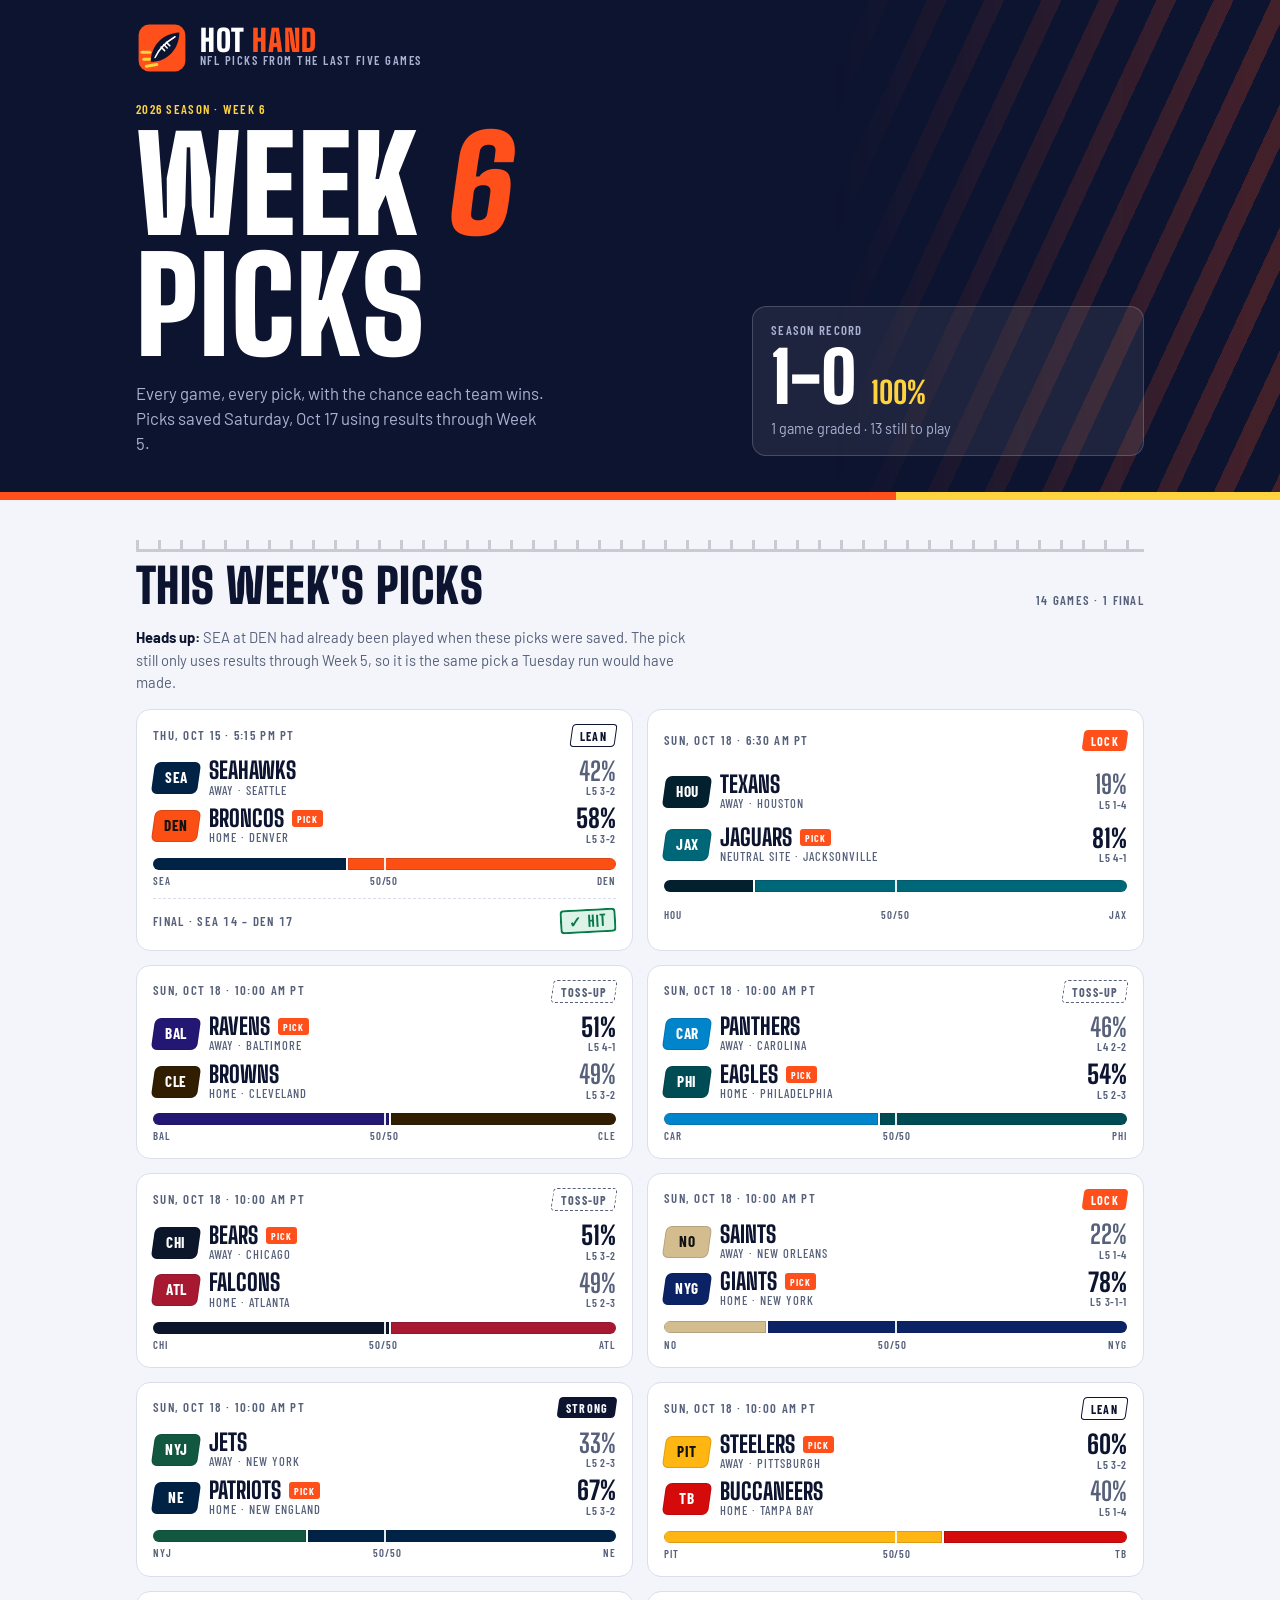
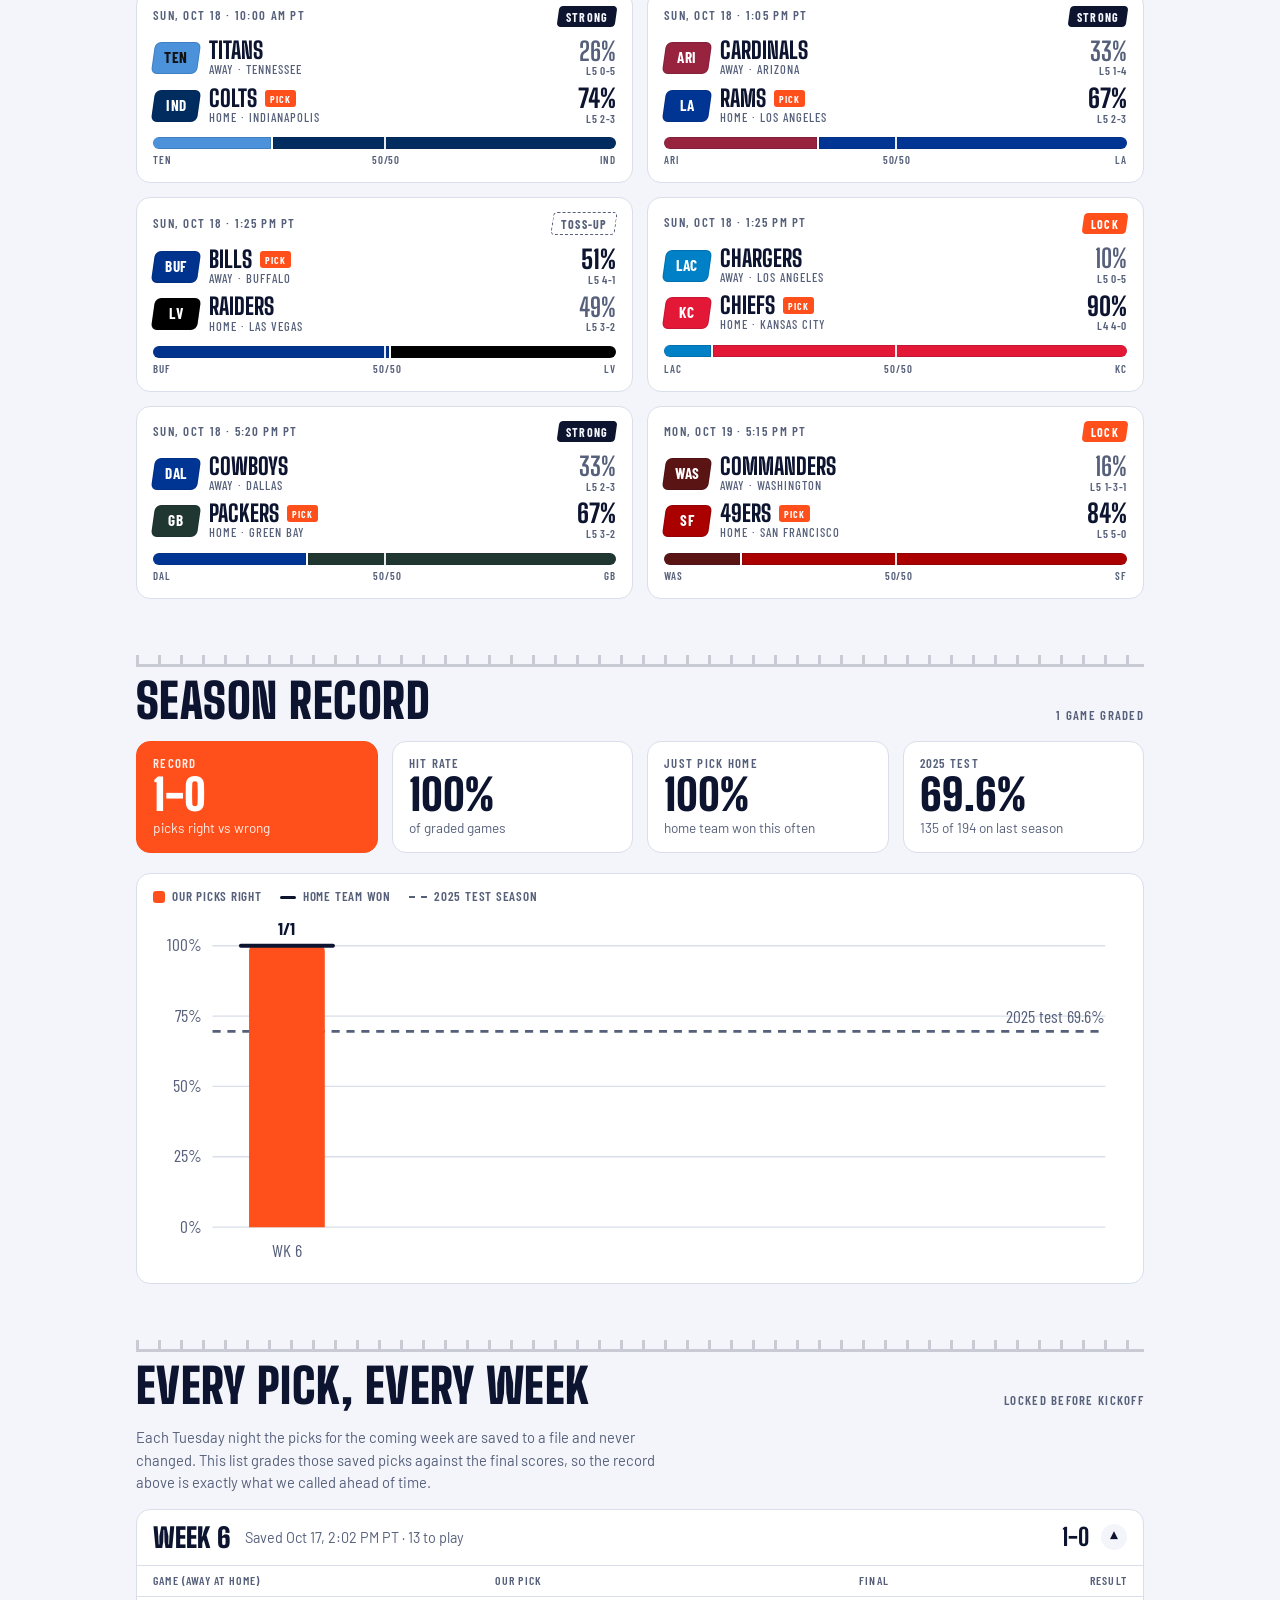
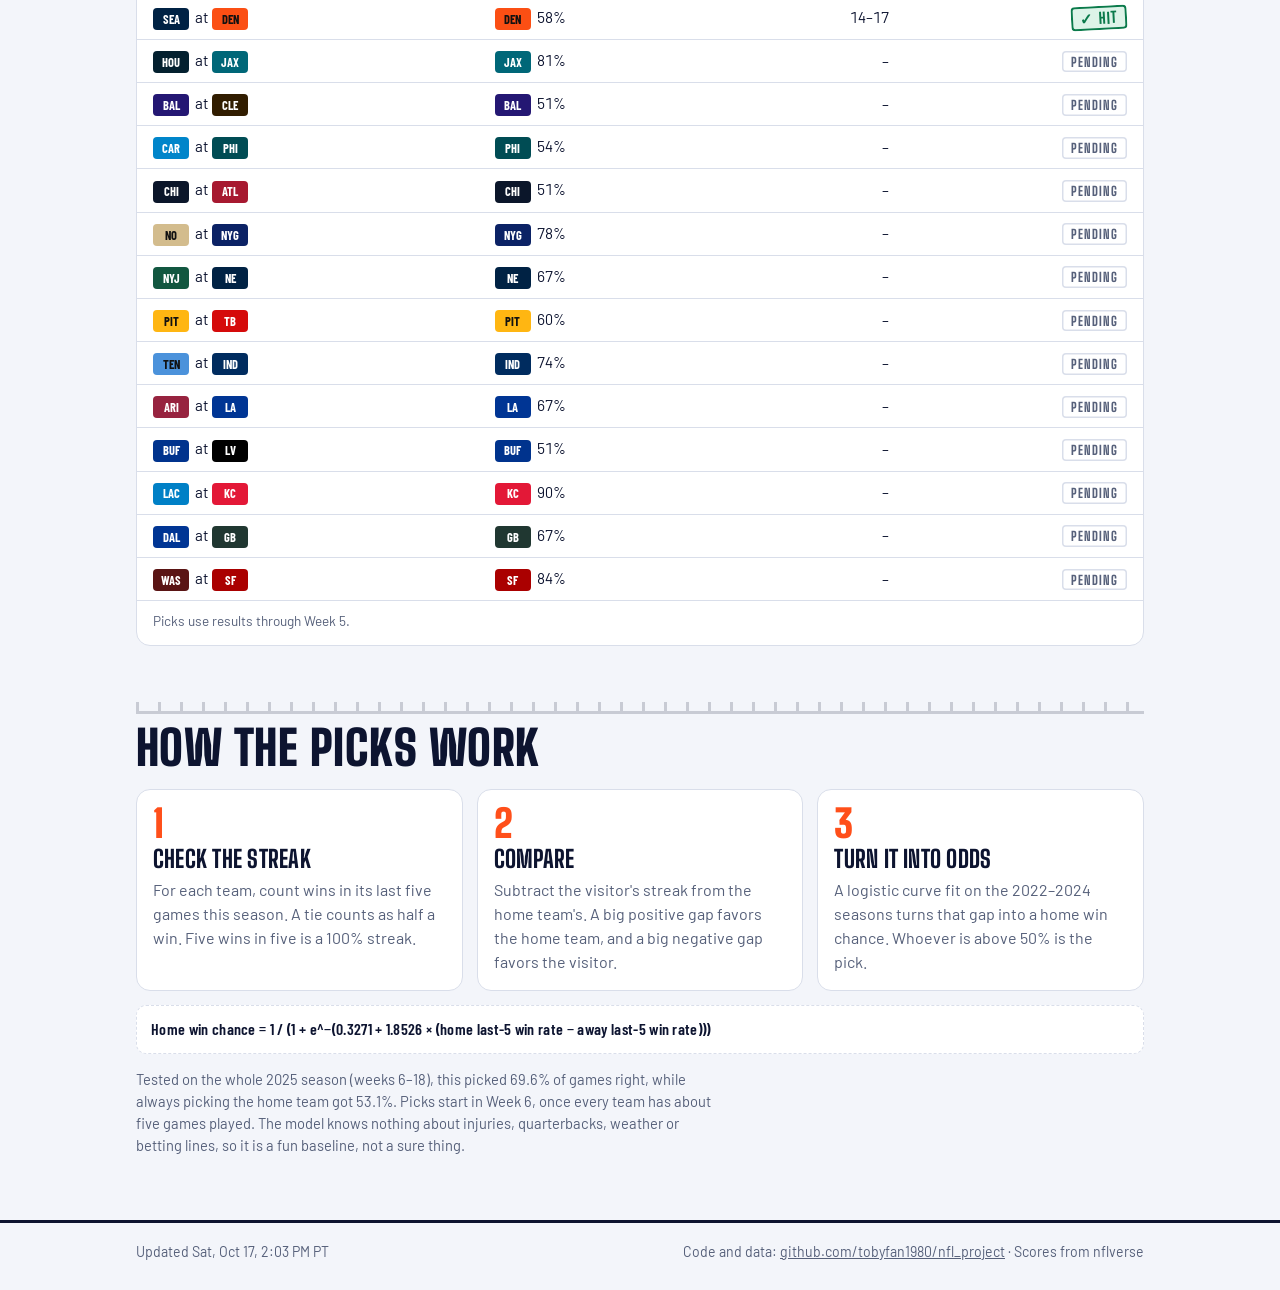
==== commit 82b17b12: "add 2026 weekly prediction pipeline and Hot Hand site - tools/weekly_update.py: Tuesday script that " ====
--- a/docs/index.html
+++ b/docs/index.html
@@ -3,212 +3,461 @@
 <head>
 <meta charset="utf-8">
 <meta name="viewport" content="width=device-width, initial-scale=1, viewport-fit=cover">
-<title>NFL Win Forecast</title>
+<title>Hot Hand NFL Picks</title>
+<meta name="description" content="Weekly NFL game picks from a model built on each team's last five games, with every past pick graded.">
+<link rel="icon" href="data:image/svg+xml,%3Csvg xmlns='http://www.w3.org/2000/svg' viewBox='0 0 64 64'%3E%3Crect x='4' y='4' width='56' height='56' rx='12' fill='%23FF4F1A'/%3E%3Cpath d='M14 44C14 28 28 16 50 16C50 34 36 48 14 44Z' fill='%230D1430'/%3E%3Cpath d='M24 38L40 24' stroke='%23fff' stroke-width='2.5'/%3E%3C/svg%3E">
 <link rel="preconnect" href="https://fonts.googleapis.com">
 <link rel="preconnect" href="https://fonts.gstatic.com" crossorigin>
-<link rel="stylesheet" href="https://fonts.googleapis.com/css2?family=Saira+Condensed:wght@600;800&family=IBM+Plex+Sans:wght@400;500;600&family=IBM+Plex+Mono:wght@400;500&display=swap">
+<link rel="stylesheet" href="https://fonts.googleapis.com/css2?family=Big+Shoulders+Display:wght@700;800;900&family=Barlow:wght@400;500;600;700&family=Barlow+Condensed:wght@500;600;700&display=swap">
 <style>
-/* Layout: one narrow column like a printed game sheet; upcoming board first, then the season ledger. */
+/* Layout: a navy "stadium" hero band with this week's headline and the season scoreboard,
+   then the game board as a two-up grid of matchup cards, the record chart, and the week-by-week ledger.
+   Yard-line hash marks divide sections. */
 :root {
-  --bg: #f3f5f1;
-  --surface: #ffffff;
-  --ink: #18211b;
-  --muted: #5d6a61;
-  --line: #d8ded6;
-  --turf: #1d6b40;
-  --turf-soft: #d9ebdf;
-  --away: #8a6a2f;
-  --away-soft: #f1e7d2;
-  --miss: #b23a2e;
-  --font-display: "Saira Condensed", "Arial Narrow", sans-serif;
-  --font-body: "IBM Plex Sans", system-ui, sans-serif;
-  --font-data: "IBM Plex Mono", ui-monospace, monospace;
+  --bg: #F3F5FA;
+  --surface: #FFFFFF;
+  --ink: #0D1430;
+  --muted: #56607A;
+  --line: #D9DEEA;
+  --blaze: #FF4F1A;        /* brand accent: marks, stripes, logo */
+  --blaze-text: #C2360A;   /* accent when it has to be readable text */
+  --volt: #FFD23F;
+  --hit: #0B7A4B;
+  --hit-soft: #DDF3E8;
+  --miss: #C8233A;
+  --miss-soft: #FBE3E6;
+  --band: #0D1430;
+  --band-ink: #FFFFFF;
+  --band-muted: #A9B3D1;
+  --font-display: "Big Shoulders Display", Impact, "Arial Narrow", sans-serif;
+  --font-body: "Barlow", system-ui, -apple-system, "Segoe UI", sans-serif;
+  --font-label: "Barlow Condensed", "Arial Narrow", system-ui, sans-serif;
 }
 @media (prefers-color-scheme: dark) {
   :root:not([data-theme="light"]) {
-    --bg: #111713; --surface: #18201b; --ink: #e6ece7; --muted: #95a39a; --line: #2c372f;
-    --turf: #5cc489; --turf-soft: #1f3a2a; --away: #d6b06a; --away-soft: #3a3020; --miss: #ec7a6d;
+    --bg: #0A0F22; --surface: #121A33; --ink: #EEF1FA; --muted: #9AA4BF; --line: #263052;
+    --blaze: #FF6A3A; --blaze-text: #FF8A60; --volt: #FFD23F;
+    --hit: #46CF8F; --hit-soft: #133528; --miss: #FF6B7D; --miss-soft: #3A1620;
+    --band: #141D3D; --band-ink: #FFFFFF; --band-muted: #A9B3D1;
     color-scheme: dark;
   }
 }
 :root[data-theme="dark"] {
-  --bg: #111713; --surface: #18201b; --ink: #e6ece7; --muted: #95a39a; --line: #2c372f;
-  --turf: #5cc489; --turf-soft: #1f3a2a; --away: #d6b06a; --away-soft: #3a3020; --miss: #ec7a6d;
+  --bg: #0A0F22; --surface: #121A33; --ink: #EEF1FA; --muted: #9AA4BF; --line: #263052;
+  --blaze: #FF6A3A; --blaze-text: #FF8A60; --volt: #FFD23F;
+  --hit: #46CF8F; --hit-soft: #133528; --miss: #FF6B7D; --miss-soft: #3A1620;
+  --band: #141D3D; --band-ink: #FFFFFF; --band-muted: #A9B3D1;
   color-scheme: dark;
 }
 * { box-sizing: border-box; }
-body { margin: 0; background: var(--bg); color: var(--ink); font: 15px/1.55 var(--font-body); }
-.wrap { max-width: 760px; margin: 0 auto; padding-inline: 16px; padding-block: 32px 64px; display: grid; gap: 40px; }
-h1, h2 { font-family: var(--font-display); text-transform: uppercase; letter-spacing: .02em; line-height: 1.05; margin: 0; text-wrap: balance; }
-h1 { font-size: clamp(2.4rem, 8vw, 3.6rem); font-weight: 800; }
-h2 { font-size: 1.6rem; font-weight: 800; }
-.eyebrow { font: 500 .75rem var(--font-data); text-transform: uppercase; letter-spacing: .12em; color: var(--turf); }
-.lede { color: var(--muted); max-width: 62ch; margin: 0; }
-header { display: grid; gap: 12px; }
-section { display: grid; gap: 16px; }
-.section-head { display: flex; justify-content: space-between; align-items: baseline; gap: 12px; flex-wrap: wrap; border-bottom: 2px solid var(--ink); padding-bottom: 6px; }
-.section-head .meta { font: .8rem var(--font-data); color: var(--muted); }
-.num { font-family: var(--font-data); font-variant-numeric: tabular-nums; }
-
-/* Upcoming board */
-.board { display: grid; gap: 10px; }
-.game { background: var(--surface); border: 1px solid var(--line); border-radius: 6px; padding: 12px 14px; display: grid; gap: 8px; }
-.game-top { display: flex; justify-content: space-between; gap: 8px; font: .75rem var(--font-data); color: var(--muted); }
-.matchup { display: grid; grid-template-columns: 1fr auto 1fr; align-items: center; gap: 8px; }
-.team { min-width: 0; display: grid; }
-.team.home { text-align: right; }
-.team .nick { font: 600 1.35rem/1.1 var(--font-display); text-transform: uppercase; }
-.team .city { font-size: .75rem; color: var(--muted); }
-.team.picked .nick { color: var(--turf); }
-.team.picked.is-away .nick { color: var(--away); }
-.at { font: .8rem var(--font-data); color: var(--muted); }
-.bar { position: relative; height: 10px; border-radius: 5px; background: var(--away-soft); overflow: hidden; }
-.bar span { position: absolute; inset: 0 0 0 auto; background: var(--turf); }
-.bar::after { content: ""; position: absolute; left: 50%; top: -2px; bottom: -2px; width: 1px; background: var(--ink); opacity: .35; }
-.probs { display: flex; justify-content: space-between; font: .8rem var(--font-data); font-variant-numeric: tabular-nums; }
-.probs .a { color: var(--away); } .probs .h { color: var(--turf); }
-.form { font: .72rem var(--font-data); color: var(--muted); display: flex; justify-content: space-between; }
-
-/* Accuracy */
-.stats { display: grid; grid-template-columns: repeat(3, minmax(0, 1fr)); gap: 12px; }
-.stat { border-top: 1px solid var(--line); padding-top: 8px; display: grid; gap: 2px; }
-.stat b { font: 800 2.2rem/1 var(--font-display); font-variant-numeric: tabular-nums; }
-.stat.lead b { color: var(--turf); }
-.stat small { color: var(--muted); font-size: .78rem; }
-.chart { width: 100%; overflow-x: auto; }
-.chart svg { display: block; width: 100%; min-width: 520px; height: auto; }
-.chart text { font-family: var(--font-data); font-size: 11px; fill: var(--muted); }
-.legend { display: flex; gap: 16px; flex-wrap: wrap; font: .75rem var(--font-data); color: var(--muted); }
-.legend i { display: inline-block; width: 12px; height: 10px; margin-right: 6px; vertical-align: -1px; }
-
-/* Ledger */
-details { border-bottom: 1px solid var(--line); }
-summary { cursor: pointer; padding: 10px 2px; display: flex; justify-content: space-between; gap: 12px; font-weight: 600; list-style: none; }
+html { padding-top: env(safe-area-inset-top, 0px); padding-bottom: env(safe-area-inset-bottom, 0px); }
+body { margin: 0; background: var(--bg); color: var(--ink); font: 16px/1.5 var(--font-body); -webkit-font-smoothing: antialiased; }
+.inner { max-width: 1040px; margin: 0 auto; padding-left: max(16px, env(safe-area-inset-left, 0px)); padding-right: max(16px, env(safe-area-inset-right, 0px)); }
+h1, h2, h3 { font-family: var(--font-display); text-transform: uppercase; line-height: .92; margin: 0; text-wrap: balance; letter-spacing: .01em; }
+.label { font: 600 .8rem/1.2 var(--font-label); text-transform: uppercase; letter-spacing: .1em; }
+.num { font-variant-numeric: tabular-nums; }
+a { color: inherit; }
+:focus-visible { outline: 3px solid var(--blaze); outline-offset: 2px; }
+
+/* ---------- Hero band ---------- */
+.hero { background: var(--band); color: var(--band-ink); position: relative; overflow: hidden; }
+.hero::before { /* speed stripes */
+  content: ""; position: absolute; inset: 0 -20% 0 auto; width: 55%;
+  background: repeating-linear-gradient(115deg, transparent 0 34px, color-mix(in srgb, var(--blaze) 22%, transparent) 34px 52px);
+  mask-image: linear-gradient(90deg, transparent, #000 60%);
+  -webkit-mask-image: linear-gradient(90deg, transparent, #000 60%);
+  pointer-events: none;
+}
+.hero::after { /* sideline stripe */
+  content: ""; position: absolute; left: 0; right: 0; bottom: 0; height: 8px;
+  background: linear-gradient(90deg, var(--blaze) 0 70%, var(--volt) 70% 100%);
+}
+.hero .inner { position: relative; padding-block: 22px 44px; display: grid; gap: 28px; }
+.brand { display: flex; align-items: center; gap: 12px; }
+.brand svg { width: 52px; height: 52px; flex: none; }
+.brand-name { font: 900 1.9rem/0.85 var(--font-display); text-transform: uppercase; letter-spacing: .02em; }
+.brand-name span { color: var(--blaze); }
+.brand-tag { font: 600 .78rem/1.2 var(--font-label); text-transform: uppercase; letter-spacing: .12em; color: var(--band-muted); }
+.hero-grid { display: grid; grid-template-columns: minmax(0, 1.5fr) minmax(0, 1fr); gap: 28px; align-items: end; }
+.hero-eyebrow { color: var(--volt); }
+.hero h1 { font-size: clamp(3.6rem, 13vw, 8.2rem); font-weight: 900; margin-top: 8px; }
+.hero h1 em { font-style: normal; color: var(--blaze); display: inline-block; transform: skewX(-8deg); }
+.hero-sub { color: var(--band-muted); max-width: 46ch; margin: 14px 0 0; font-size: 1.05rem; }
+.scoreboard { background: color-mix(in srgb, var(--band-ink) 7%, transparent); border: 1px solid color-mix(in srgb, var(--band-ink) 18%, transparent); border-radius: 14px; padding: 16px 18px; display: grid; gap: 10px; }
+.scoreboard .label { color: var(--band-muted); }
+.score-row { display: flex; align-items: baseline; gap: 14px; flex-wrap: wrap; }
+.score-big { font: 900 4.4rem/0.85 var(--font-display); }
+.score-pct { font: 800 1.9rem/1 var(--font-display); color: var(--volt); }
+.score-note { font-size: .9rem; color: var(--band-muted); }
+
+/* ---------- Section frame ---------- */
+main { display: grid; gap: 56px; padding-block: 40px 64px; }
+main > section { min-width: 0; }
+.section-head { display: grid; gap: 6px; margin-bottom: 18px; }
+.hashes { height: 12px; background: repeating-linear-gradient(90deg, var(--ink) 0 3px, transparent 3px 22px); opacity: .18; border-bottom: 3px solid var(--ink); }
+.section-title { display: flex; justify-content: space-between; align-items: end; gap: 12px; flex-wrap: wrap; padding-top: 6px; }
+.section-title h2 { font-size: clamp(2.1rem, 6vw, 3rem); font-weight: 900; }
+.section-title .label { color: var(--muted); }
+.note { font-size: .92rem; color: var(--muted); margin: 0 0 16px; max-width: 70ch; }
+.note b { color: var(--ink); }
+
+/* ---------- Game board ---------- */
+.board { display: grid; grid-template-columns: repeat(2, minmax(0, 1fr)); gap: 14px; }
+.game { background: var(--surface); border: 1px solid var(--line); border-radius: 14px; padding: 14px 16px 16px; display: grid; gap: 12px; min-width: 0; transition: transform .15s ease, border-color .15s ease; }
+.game:hover { transform: translateY(-2px); border-color: color-mix(in srgb, var(--blaze) 60%, var(--line)); }
+.game-top { display: flex; justify-content: space-between; align-items: center; gap: 8px; color: var(--muted); }
+.tier { font: 700 .75rem/1 var(--font-label); text-transform: uppercase; letter-spacing: .1em; padding: 5px 8px 4px; border-radius: 4px; transform: skewX(-8deg); }
+.tier span { display: inline-block; transform: skewX(8deg); }
+.tier.lock { background: var(--blaze); color: #fff; }
+.tier.strong { background: var(--ink); color: var(--bg); }
+.tier.lean { border: 1.5px solid var(--ink); color: var(--ink); }
+.tier.tossup { border: 1.5px dashed var(--muted); color: var(--muted); }
+.teams { display: grid; gap: 8px; }
+.team-row { display: grid; grid-template-columns: auto minmax(0, 1fr) auto; align-items: center; gap: 10px; }
+.chip { width: 46px; height: 32px; border-radius: 6px; display: grid; place-items: center; font: 700 .95rem/1 var(--font-label); letter-spacing: .04em; box-shadow: inset 0 0 0 1px color-mix(in srgb, var(--ink) 14%, transparent); transform: skewX(-8deg); }
+.chip span { transform: skewX(8deg); }
+.team-name { min-width: 0; display: grid; }
+.team-name b { font: 800 1.45rem/1 var(--font-display); text-transform: uppercase; overflow: hidden; text-overflow: ellipsis; white-space: nowrap; }
+.team-name small { font: 500 .78rem/1.2 var(--font-label); text-transform: uppercase; letter-spacing: .08em; color: var(--muted); }
+.team-row.picked .team-name b::after { content: "PICK"; font: 700 .62rem/1 var(--font-label); letter-spacing: .1em; color: #fff; background: var(--blaze); border-radius: 3px; padding: 3px 5px 2px; margin-left: 8px; vertical-align: 4px; }
+.team-side { text-align: right; display: grid; justify-items: end; }
+.team-side .pct { font: 800 1.6rem/1 var(--font-display); }
+.team-row:not(.picked) .pct { color: var(--muted); font-weight: 700; }
+.team-side .form { font: 600 .72rem/1.2 var(--font-label); color: var(--muted); letter-spacing: .06em; }
+.bar { display: flex; height: 12px; gap: 2px; border-radius: 6px; overflow: hidden; position: relative; }
+.bar i { display: block; height: 100%; box-shadow: inset 0 0 0 1px color-mix(in srgb, var(--ink) 16%, transparent); }
+.bar::after { content: ""; position: absolute; left: 50%; top: 0; bottom: 0; width: 2px; background: var(--surface); transform: translateX(-1px); opacity: .9; }
+.bar-scale { display: flex; justify-content: space-between; font: 600 .68rem/1 var(--font-label); color: var(--muted); letter-spacing: .08em; text-transform: uppercase; margin-top: -6px; }
+.final { display: flex; align-items: center; justify-content: space-between; gap: 10px; border-top: 1px dashed var(--line); padding-top: 10px; }
+.final .label { color: var(--muted); }
+.stamp { font: 800 .95rem/1 var(--font-display); letter-spacing: .08em; padding: 5px 9px 4px; border-radius: 4px; transform: rotate(-3deg); display: inline-flex; gap: 6px; align-items: center; }
+.stamp.hit { background: var(--hit-soft); color: var(--hit); box-shadow: inset 0 0 0 2px var(--hit); }
+.stamp.miss { background: var(--miss-soft); color: var(--miss); box-shadow: inset 0 0 0 2px var(--miss); }
+.stamp.tie { color: var(--muted); box-shadow: inset 0 0 0 2px var(--line); }
+.stamp.pending { color: var(--muted); box-shadow: inset 0 0 0 1.5px var(--line); transform: none; font-size: .8rem; }
+
+/* ---------- Season record ---------- */
+.stats { display: grid; grid-template-columns: repeat(4, minmax(0, 1fr)); gap: 14px; margin-bottom: 20px; }
+.stat { background: var(--surface); border: 1px solid var(--line); border-radius: 14px; padding: 14px 16px; display: grid; gap: 4px; align-content: start; }
+.stat .label { color: var(--muted); }
+.stat b { font: 900 2.7rem/0.9 var(--font-display); }
+.stat.lead { background: var(--blaze); border-color: var(--blaze); color: #fff; }
+.stat.lead .label, .stat.lead small { color: #fff; opacity: .9; }
+.stat small { color: var(--muted); font-size: .85rem; }
+.chart-card { background: var(--surface); border: 1px solid var(--line); border-radius: 14px; padding: 16px; display: grid; gap: 12px; }
+.chart-wrap { overflow-x: auto; position: relative; }
+.chart-wrap svg { display: block; width: 100%; min-width: 300px; height: auto; }
+.chart-wrap text { font-family: var(--font-label); font-size: 13px; fill: var(--muted); }
+.chart-wrap text.val { fill: var(--ink); font-weight: 700; }
+.chart-wrap .bar-hit { cursor: default; }
+.legend { display: flex; gap: 18px; flex-wrap: wrap; font: 600 .82rem/1 var(--font-label); text-transform: uppercase; letter-spacing: .06em; color: var(--muted); }
+.legend span { display: inline-flex; align-items: center; gap: 7px; }
+.sw-bar { width: 12px; height: 12px; border-radius: 3px; background: var(--blaze); }
+.sw-tick { width: 16px; height: 3px; background: var(--ink); border-radius: 2px; }
+.sw-ref { width: 18px; height: 0; border-top: 2px dashed var(--muted); }
+.tooltip { position: absolute; pointer-events: none; background: var(--ink); color: var(--bg); font: 600 .82rem/1.35 var(--font-body); padding: 7px 10px; border-radius: 8px; white-space: nowrap; transform: translate(-50%, -100%); margin-top: -10px; }
+
+/* ---------- Ledger ---------- */
+.ledger { display: grid; gap: 10px; }
+details { background: var(--surface); border: 1px solid var(--line); border-radius: 14px; overflow: hidden; }
+summary { cursor: pointer; list-style: none; padding: 14px 16px; display: grid; grid-template-columns: auto minmax(0, 1fr) auto; gap: 14px; align-items: center; }
 summary::-webkit-details-marker { display: none; }
-summary::before { content: "+"; font-family: var(--font-data); color: var(--muted); width: 1ch; }
-details[open] summary::before { content: "\2212"; }
-summary .wk { flex: 1; }
-summary:focus-visible, a:focus-visible { outline: 2px solid var(--turf); outline-offset: 2px; }
-.table-wrap { overflow-x: auto; padding-bottom: 10px; }
-table { width: 100%; border-collapse: collapse; font-size: .85rem; min-width: 460px; }
-th, td { text-align: left; padding: 5px 6px; border-top: 1px solid var(--line); }
-th { font: 500 .7rem var(--font-data); text-transform: uppercase; letter-spacing: .08em; color: var(--muted); border-top: 0; }
+.wk-num { font: 900 1.7rem/1 var(--font-display); text-transform: uppercase; }
+.wk-meta { color: var(--muted); font-size: .9rem; min-width: 0; }
+.wk-rec { display: flex; align-items: center; gap: 12px; }
+.wk-rec b { font: 800 1.5rem/1 var(--font-display); }
+.chev { width: 26px; height: 26px; border-radius: 50%; display: grid; place-items: center; background: var(--bg); transition: transform .2s ease; font: 700 1rem/1 var(--font-label); }
+details[open] .chev { transform: rotate(180deg); }
+.table-wrap { overflow-x: auto; border-top: 1px solid var(--line); }
+table { width: 100%; border-collapse: collapse; min-width: 560px; font-size: .95rem; }
+th, td { padding: 9px 16px; text-align: left; border-bottom: 1px solid var(--line); }
+tr:last-child td { border-bottom: 0; }
+th { font: 600 .74rem/1 var(--font-label); text-transform: uppercase; letter-spacing: .1em; color: var(--muted); }
 td.r, th.r { text-align: right; }
-.mark { font: 600 .72rem var(--font-data); padding: 1px 6px; border-radius: 3px; }
-.mark.hit { background: var(--turf-soft); color: var(--turf); }
-.mark.miss { color: var(--miss); border: 1px solid var(--miss); }
-.mark.tie { color: var(--muted); border: 1px solid var(--line); }
-
-.method { font-size: .88rem; color: var(--muted); display: grid; gap: 8px; }
-.method p { margin: 0; max-width: 65ch; }
-.method code { font-family: var(--font-data); color: var(--ink); background: var(--surface); border: 1px solid var(--line); padding: 1px 5px; border-radius: 3px; font-size: .82rem; }
-footer { font: .75rem var(--font-data); color: var(--muted); border-top: 1px solid var(--line); padding-top: 12px; }
-@media (max-width: 480px) { .stats { grid-template-columns: 1fr 1fr; } .stat:last-child { grid-column: 1 / -1; } }
+td .mini-chip { display: inline-grid; place-items: center; width: 36px; height: 22px; border-radius: 4px; font: 700 .78rem/1 var(--font-label); margin-right: 6px; vertical-align: middle; }
+.wk-foot { padding: 10px 16px 14px; font-size: .85rem; color: var(--muted); border-top: 1px solid var(--line); }
+
+/* ---------- How it works ---------- */
+.how { display: grid; grid-template-columns: repeat(3, minmax(0, 1fr)); gap: 14px; }
+.how-step { background: var(--surface); border: 1px solid var(--line); border-radius: 14px; padding: 16px; display: grid; gap: 8px; align-content: start; }
+.how-step .step { font: 900 2.4rem/0.9 var(--font-display); color: var(--blaze); }
+.how-step h3 { font-size: 1.5rem; font-weight: 800; }
+.how-step p { margin: 0; color: var(--muted); }
+.formula { margin-top: 14px; font: 600 1rem/1.4 var(--font-label); letter-spacing: .02em; background: var(--surface); border: 1px dashed var(--line); border-radius: 10px; padding: 12px 14px; overflow-x: auto; white-space: nowrap; }
+.fine { color: var(--muted); font-size: .92rem; max-width: 72ch; margin: 14px 0 0; }
+
+footer { border-top: 3px solid var(--ink); }
+footer .inner { padding-block: 18px 28px; display: flex; justify-content: space-between; gap: 12px; flex-wrap: wrap; color: var(--muted); font-size: .88rem; }
+
+@media (max-width: 760px) {
+  .hero-grid { grid-template-columns: minmax(0, 1fr); }
+  .board { grid-template-columns: minmax(0, 1fr); }
+  .stats { grid-template-columns: repeat(2, minmax(0, 1fr)); }
+  .how { grid-template-columns: minmax(0, 1fr); }
+  .wk-meta { display: none; }
+  summary { grid-template-columns: minmax(0, 1fr) auto; }
+}
+@media (prefers-reduced-motion: no-preference) {
+  .bar i { animation: grow .7s cubic-bezier(.2, .8, .2, 1) both; transform-origin: left; }
+  .bar i + i { transform-origin: right; }
+  @keyframes grow { from { transform: scaleX(.4); } to { transform: scaleX(1); } }
+}
 </style>
 </head>
 <body>
-<main class="wrap">
-  <header>
-    <div class="eyebrow" id="season-tag"></div>
-    <h1>NFL Win Forecast</h1>
-    <p class="lede">Home win probabilities for every game this week, from a model built on one signal: how each team has done in its last five games. Below the picks, a running record of how the model has done all season.</p>
-  </header>
-
-  <section aria-labelledby="upcoming-h">
-    <div class="section-head"><h2 id="upcoming-h">This week's picks</h2><span class="meta" id="upcoming-meta"></span></div>
+<header class="hero">
+  <div class="inner">
+    <div class="brand">
+      <svg viewBox="0 0 120 120" role="img" aria-label="Hot Hand logo">
+        <rect x="6" y="6" width="108" height="108" rx="24" fill="#FF4F1A"/>
+        <g stroke="#FFD23F" stroke-width="7" stroke-linecap="round">
+          <line x1="18" y1="86" x2="40" y2="86"/>
+          <line x1="14" y1="70" x2="32" y2="70"/>
+          <line x1="24" y1="102" x2="48" y2="98"/>
+        </g>
+        <path d="M34 92C34 56 60 26 100 24C100 62 72 92 34 92Z" fill="#0D1430"/>
+        <path d="M44 82C52 64 70 46 90 34" stroke="#FFFFFF" stroke-width="3.5" fill="none" stroke-linecap="round"/>
+        <g stroke="#FFFFFF" stroke-width="3.5" stroke-linecap="round">
+          <line x1="58" y1="58" x2="66" y2="66"/>
+          <line x1="64" y1="52" x2="72" y2="60"/>
+          <line x1="70" y1="47" x2="78" y2="55"/>
+        </g>
+      </svg>
+      <div>
+        <div class="brand-name">Hot <span>Hand</span></div>
+        <div class="brand-tag">NFL picks from the last five games</div>
+      </div>
+    </div>
+    <div class="hero-grid">
+      <div>
+        <div class="label hero-eyebrow" id="hero-eyebrow"></div>
+        <h1 id="hero-title"></h1>
+        <p class="hero-sub" id="hero-sub"></p>
+      </div>
+      <div class="scoreboard" aria-label="Season record">
+        <div class="label">Season record</div>
+        <div class="score-row"><span class="score-big num" id="sb-record"></span><span class="score-pct num" id="sb-pct"></span></div>
+        <div class="score-note" id="sb-note"></div>
+      </div>
+    </div>
+  </div>
+</header>
+
+<main class="inner">
+  <section aria-labelledby="board-h">
+    <div class="section-head">
+      <div class="hashes" aria-hidden="true"></div>
+      <div class="section-title"><h2 id="board-h">This week's picks</h2><span class="label" id="board-meta"></span></div>
+    </div>
+    <p class="note" id="board-note" hidden></p>
     <div class="board" id="board"></div>
   </section>
 
-  <section aria-labelledby="acc-h">
-    <div class="section-head"><h2 id="acc-h">Season record</h2><span class="meta" id="acc-meta"></span></div>
+  <section aria-labelledby="record-h">
+    <div class="section-head">
+      <div class="hashes" aria-hidden="true"></div>
+      <div class="section-title"><h2 id="record-h">Season record</h2><span class="label" id="record-meta"></span></div>
+    </div>
     <div class="stats" id="stats"></div>
-    <div class="chart" id="chart"></div>
-    <div class="legend"><span><i style="background:var(--turf)"></i>Model accuracy</span><span><i style="background:var(--away-soft);border:1px solid var(--away)"></i>Always pick the home team</span></div>
+    <div class="chart-card">
+      <div class="legend">
+        <span><i class="sw-bar"></i>Our picks right</span>
+        <span><i class="sw-tick"></i>Home team won</span>
+        <span><i class="sw-ref"></i>2025 test season</span>
+      </div>
+      <div class="chart-wrap" id="chart"></div>
+    </div>
   </section>
 
   <section aria-labelledby="ledger-h">
-    <div class="section-head"><h2 id="ledger-h">Every pick, week by week</h2></div>
-    <div id="ledger"></div>
+    <div class="section-head">
+      <div class="hashes" aria-hidden="true"></div>
+      <div class="section-title"><h2 id="ledger-h">Every pick, every week</h2><span class="label">Locked before kickoff</span></div>
+    </div>
+    <p class="note">Each Tuesday night the picks for the coming week are saved to a file and never changed. This list grades those saved picks against the final scores, so the record above is exactly what we called ahead of time.</p>
+    <div class="ledger" id="ledger"></div>
   </section>
 
-  <section class="method" aria-labelledby="method-h">
-    <div class="section-head"><h2 id="method-h">How the model works</h2></div>
-    <p>For each game we take the gap in last-five win rate, <code>X = home last-5 win rate − away last-5 win rate</code>, and turn it into a probability with a logistic curve: <code id="formula"></code>. The curve was fit on the 2022–2024 seasons and tested on 2025, where it picked 69.6% of games correctly against 53.1% for always taking the home team.</p>
-    <p>Predictions start in Week 6, once every team has five games behind it. The model knows nothing about injuries, quarterbacks, weather or betting lines, so treat it as a baseline rather than a tip sheet.</p>
+  <section aria-labelledby="how-h">
+    <div class="section-head">
+      <div class="hashes" aria-hidden="true"></div>
+      <div class="section-title"><h2 id="how-h">How the picks work</h2></div>
+    </div>
+    <div class="how">
+      <div class="how-step"><span class="step">1</span><h3>Check the streak</h3><p>For each team, count wins in its last five games this season. A tie counts as half a win. Five wins in five is a 100% streak.</p></div>
+      <div class="how-step"><span class="step">2</span><h3>Compare</h3><p>Subtract the visitor's streak from the home team's. A big positive gap favors the home team, and a big negative gap favors the visitor.</p></div>
+      <div class="how-step"><span class="step">3</span><h3>Turn it into odds</h3><p>A logistic curve fit on the 2022–2024 seasons turns that gap into a home win chance. Whoever is above 50% is the pick.</p></div>
+    </div>
+    <div class="formula" id="formula"></div>
+    <p class="fine" id="fine"></p>
   </section>
-
-  <footer id="footer"></footer>
 </main>
+
+<footer>
+  <div class="inner"><span id="updated"></span><span>Code and data: <a href="https://github.com/tobyfan1980/nfl_project">github.com/tobyfan1980/nfl_project</a> · Scores from nflverse</span></div>
+</footer>
+
 <script>
-const DATA = {"season":2025,"upcoming_week":18,"generated_at":"2026-10-04","model":{"intercept":0.3271,"slope":1.8526},"upcoming":[{"date":"2026-01-03","time":"4:30PM","week":18,"home_team":"Tampa Bay Buccaneers","away_team":"Carolina Panthers","home_last5":0.2,"away_last5":0.4,"home_prob":0.4891,"pick":"Carolina Panthers","upcoming":true},{"date":"2026-01-03","time":"8:00PM","week":18,"home_team":"San Francisco 49ers","away_team":"Seattle Seahawks","home_last5":1.0,"away_last5":1.0,"home_prob":0.5811,"pick":"San Francisco 49ers","upcoming":true},{"date":"2026-01-04","time":"1:00PM","week":18,"home_team":"Cincinnati Bengals","away_team":"Cleveland Browns","home_last5":0.6,"away_last5":0.2,"home_prob":0.7442,"pick":"Cincinnati Bengals","upcoming":true},{"date":"2026-01-04","time":"1:00PM","week":18,"home_team":"New York Giants","away_team":"Dallas Cowboys","home_last5":0.2,"away_last5":0.4,"home_prob":0.4891,"pick":"Dallas Cowboys","upcoming":true},{"date":"2026-01-04","time":"1:00PM","week":18,"home_team":"Minnesota Vikings","away_team":"Green Bay Packers","home_last5":0.8,"away_last5":0.4,"home_prob":0.7442,"pick":"Minnesota Vikings","upcoming":true},{"date":"2026-01-04","time":"1:00PM","week":18,"home_team":"Houston Texans","away_team":"Indianapolis Colts","home_last5":1.0,"away_last5":0.0,"home_prob":0.8984,"pick":"Houston Texans","upcoming":true},{"date":"2026-01-04","time":"1:00PM","week":18,"home_team":"Atlanta Falcons","away_team":"New Orleans Saints","home_last5":0.6,"away_last5":0.8,"home_prob":0.4891,"pick":"New Orleans Saints","upcoming":true},{"date":"2026-01-04","time":"1:00PM","week":18,"home_team":"Jacksonville Jaguars","away_team":"Tennessee Titans","home_last5":1.0,"away_last5":0.4,"home_prob":0.8082,"pick":"Jacksonville Jaguars","upcoming":true},{"date":"2026-01-04","time":"4:25PM","week":18,"home_team":"Los Angeles Rams","away_team":"Arizona Cardinals","home_last5":0.4,"away_last5":0.0,"home_prob":0.7442,"pick":"Los Angeles Rams","upcoming":true},{"date":"2026-01-04","time":"4:25PM","week":18,"home_team":"Chicago Bears","away_team":"Detroit Lions","home_last5":0.6,"away_last5":0.2,"home_prob":0.7442,"pick":"Chicago Bears","upcoming":true},{"date":"2026-01-04","time":"4:25PM","week":18,"home_team":"Las Vegas Raiders","away_team":"Kansas City Chiefs","home_last5":0.0,"away_last5":0.0,"home_prob":0.5811,"pick":"Las Vegas Raiders","upcoming":true},{"date":"2026-01-04","time":"4:25PM","week":18,"home_team":"Denver Broncos","away_team":"Los Angeles Chargers","home_last5":0.8,"away_last5":0.8,"home_prob":0.5811,"pick":"Denver Broncos","upcoming":true},{"date":"2026-01-04","time":"4:25PM","week":18,"home_team":"New England Patriots","away_team":"Miami Dolphins","home_last5":0.8,"away_last5":0.6,"home_prob":0.6677,"pick":"New England Patriots","upcoming":true},{"date":"2026-01-04","time":"4:25PM","week":18,"home_team":"Buffalo Bills","away_team":"New York Jets","home_last5":0.8,"away_last5":0.2,"home_prob":0.8082,"pick":"Buffalo Bills","upcoming":true},{"date":"2026-01-04","time":"4:25PM","week":18,"home_team":"Philadelphia Eagles","away_team":"Washington Commanders","home_last5":0.6,"away_last5":0.2,"home_prob":0.7442,"pick":"Philadelphia Eagles","upcoming":true},{"date":"2026-01-04","time":"8:20PM","week":18,"home_team":"Pittsburgh Steelers","away_team":"Baltimore Ravens","home_last5":0.6,"away_last5":0.4,"home_prob":0.6677,"pick":"Pittsburgh Steelers","upcoming":true}],"past":[{"date":"2025-10-09","time":"8:15PM","week":6,"home_team":"New York Giants","away_team":"Philadelphia Eagles","home_last5":0.2,"away_last5":0.8,"home_prob":0.3134,"pick":"Philadelphia Eagles","upcoming":false,"home_score":34,"away_score":17,"winner":"New York Giants","tie":false,"correct":false},{"date":"2025-10-12","time":"9:30AM","week":6,"home_team":"New York Jets","away_team":"Denver Broncos","home_last5":0.0,"away_last5":0.6,"home_prob":0.3134,"pick":"Denver Broncos","upcoming":false,"home_score":11,"away_score":13,"winner":"Denver Broncos","tie":false,"correct":true},{"date":"2025-10-12","time":"1:00PM","week":6,"home_team":"Indianapolis Colts","away_team":"Arizona Cardinals","home_last5":0.8,"away_last5":0.4,"home_prob":0.7442,"pick":"Indianapolis Colts","upcoming":false,"home_score":31,"away_score":27,"winner":"Indianapolis Colts","tie":false,"correct":true},{"date":"2025-10-12","time":"1:00PM","week":6,"home_team":"Pittsburgh Steelers","away_team":"Cleveland Browns","home_last5":0.75,"away_last5":0.2,"home_prob":0.7935,"pick":"Pittsburgh Steelers","upcoming":false,"home_score":23,"away_score":9,"winner":"Pittsburgh Steelers","tie":false,"correct":true},{"date":"2025-10-12","time":"1:00PM","week":6,"home_team":"Carolina Panthers","away_team":"Dallas Cowboys","home_last5":0.4,"away_last5":0.5,"home_prob":0.5354,"pick":"Carolina Panthers","upcoming":false,"home_score":30,"away_score":27,"winner":"Carolina Panthers","tie":false,"correct":true},{"date":"2025-10-12","time":"1:00PM","week":6,"home_team":"Miami Dolphins","away_team":"Los Angeles Chargers","home_last5":0.2,"away_last5":0.6,"home_prob":0.398,"pick":"Los Angeles Chargers","upcoming":false,"home_score":27,"away_score":29,"winner":"Los Angeles Chargers","tie":false,"correct":true},{"date":"2025-10-12","time":"1:00PM","week":6,"home_team":"Baltimore Ravens","away_team":"Los Angeles Rams","home_last5":0.2,"away_last5":0.6,"home_prob":0.398,"pick":"Los Angeles Rams","upcoming":false,"home_score":3,"away_score":17,"winner":"Los Angeles Rams","tie":false,"correct":true},{"date":"2025-10-12","time":"1:00PM","week":6,"home_team":"New Orleans Saints","away_team":"New England Patriots","home_last5":0.2,"away_last5":0.6,"home_prob":0.398,"pick":"New England Patriots","upcoming":false,"home_score":19,"away_score":25,"winner":"New England Patriots","tie":false,"correct":true},{"date":"2025-10-12","time":"1:00PM","week":6,"home_team":"Jacksonville Jaguars","away_team":"Seattle Seahawks","home_last5":0.8,"away_last5":0.6,"home_prob":0.6677,"pick":"Jacksonville Jaguars","upcoming":false,"home_score":12,"away_score":20,"winner":"Seattle Seahawks","tie":false,"correct":false},{"date":"2025-10-12","time":"4:05PM","week":6,"home_team":"Las Vegas Raiders","away_team":"Tennessee Titans","home_last5":0.2,"away_last5":0.2,"home_prob":0.5811,"pick":"Las Vegas Raiders","upcoming":false,"home_score":20,"away_score":10,"winner":"Las Vegas Raiders","tie":false,"correct":true},{"date":"2025-10-12","time":"4:25PM","week":6,"home_team":"Green Bay Packers","away_team":"Cincinnati Bengals","home_last5":0.625,"away_last5":0.4,"home_prob":0.6779,"pick":"Green Bay Packers","upcoming":false,"home_score":27,"away_score":18,"winner":"Green Bay Packers","tie":false,"correct":true},{"date":"2025-10-12","time":"4:25PM","week":6,"home_team":"Tampa Bay Buccaneers","away_team":"San Francisco 49ers","home_last5":0.8,"away_last5":0.8,"home_prob":0.5811,"pick":"Tampa Bay Buccaneers","upcoming":false,"home_score":30,"away_score":19,"winner":"Tampa Bay Buccaneers","tie":false,"correct":true},{"date":"2025-10-12","time":"8:20PM","week":6,"home_team":"Kansas City Chiefs","away_team":"Detroit Lions","home_last5":0.4,"away_last5":0.8,"home_prob":0.398,"pick":"Detroit Lions","upcoming":false,"home_score":30,"away_score":17,"winner":"Kansas City Chiefs","tie":false,"correct":false},{"date":"2025-10-13","time":"7:15PM","week":6,"home_team":"Atlanta Falcons","away_team":"Buffalo Bills","home_last5":0.5,"away_last5":0.8,"home_prob":0.4431,"pick":"Buffalo Bills","upcoming":false,"home_score":24,"away_score":14,"winner":"Atlanta Falcons","tie":false,"correct":false},{"date":"2025-10-13","time":"8:15PM","week":6,"home_team":"Washington Commanders","away_team":"Chicago Bears","home_last5":0.6,"away_last5":0.5,"home_prob":0.6254,"pick":"Washington Commanders","upcoming":false,"home_score":24,"away_score":25,"winner":"Chicago Bears","tie":false,"correct":false},{"date":"2025-10-16","time":"8:15PM","week":7,"home_team":"Cincinnati Bengals","away_team":"Pittsburgh Steelers","home_last5":0.2,"away_last5":0.8,"home_prob":0.3134,"pick":"Pittsburgh Steelers","upcoming":false,"home_score":33,"away_score":31,"winner":"Cincinnati Bengals","tie":false,"correct":false},{"date":"2025-10-19","time":"9:30AM","week":7,"home_team":"Jacksonville Jaguars","away_team":"Los Angeles Rams","home_last5":0.6,"away_last5":0.6,"home_prob":0.5811,"pick":"Jacksonville Jaguars","upcoming":false,"home_score":7,"away_score":35,"winner":"Los Angeles Rams","tie":false,"correct":false},{"date":"2025-10-19","time":"1:00PM","week":7,"home_team":"New York Jets","away_team":"Carolina Panthers","home_last5":0.0,"away_last5":0.6,"home_prob":0.3134,"pick":"Carolina Panthers","upcoming":false,"home_score":6,"away_score":13,"winner":"Carolina Panthers","tie":false,"correct":true},{"date":"2025-10-19","time":"1:00PM","week":7,"home_team":"Kansas City Chiefs","away_team":"Las Vegas Raiders","home_last5":0.6,"away_last5":0.2,"home_prob":0.7442,"pick":"Kansas City Chiefs","upcoming":false,"home_score":31,"away_score":0,"winner":"Kansas City Chiefs","tie":false,"correct":true},{"date":"2025-10-19","time":"1:00PM","week":7,"home_team":"Cleveland Browns","away_team":"Miami Dolphins","home_last5":0.2,"away_last5":0.2,"home_prob":0.5811,"pick":"Cleveland Browns","upcoming":false,"home_score":31,"away_score":6,"winner":"Cleveland Browns","tie":false,"correct":true},{"date":"2025-10-19","time":"1:00PM","week":7,"home_team":"Tennessee Titans","away_team":"New England Patriots","home_last5":0.2,"away_last5":0.8,"home_prob":0.3134,"pick":"New England Patriots","upcoming":false,"home_score":13,"away_score":31,"winner":"New England Patriots","tie":false,"correct":true},{"date":"2025-10-19","time":"1:00PM","week":7,"home_team":"Chicago Bears","away_team":"New Orleans Saints","home_last5":0.6,"away_last5":0.2,"home_prob":0.7442,"pick":"Chicago Bears","upcoming":false,"home_score":26,"away_score":14,"winner":"Chicago Bears","tie":false,"correct":true},{"date":"2025-10-19","time":"1:00PM","week":7,"home_team":"Minnesota Vikings","away_team":"Philadelphia Eagles","home_last5":0.6,"away_last5":0.6,"home_prob":0.5811,"pick":"Minnesota Vikings","upcoming":false,"home_score":22,"away_score":28,"winner":"Philadelphia Eagles","tie":false,"correct":false},{"date":"2025-10-19","time":"4:05PM","week":7,"home_team":"Los Angeles Chargers","away_team":"Indianapolis Colts","home_last5":0.6,"away_last5":0.8,"home_prob":0.4891,"pick":"Indianapolis Colts","upcoming":false,"home_score":24,"away_score":38,"winner":"Indianapolis Colts","tie":false,"correct":true},{"date":"2025-10-19","time":"4:05PM","week":7,"home_team":"Denver Broncos","away_team":"New York Giants","home_last5":0.6,"away_last5":0.4,"home_prob":0.6677,"pick":"Denver Broncos","upcoming":false,"home_score":33,"away_score":32,"winner":"Denver Broncos","tie":false,"correct":true},{"date":"2025-10-19","time":"4:25PM","week":7,"home_team":"Arizona Cardinals","away_team":"Green Bay Packers","home_last5":0.2,"away_last5":0.7,"home_prob":0.3545,"pick":"Green Bay Packers","upcoming":false,"home_score":23,"away_score":27,"winner":"Green Bay Packers","tie":false,"correct":true},{"date":"2025-10-19","time":"4:25PM","week":7,"home_team":"Dallas Cowboys","away_team":"Washington Commanders","home_last5":0.5,"away_last5":0.4,"home_prob":0.6254,"pick":"Dallas Cowboys","upcoming":false,"home_score":44,"away_score":22,"winner":"Dallas Cowboys","tie":false,"correct":true},{"date":"2025-10-19","time":"8:20PM","week":7,"home_team":"San Francisco 49ers","away_team":"Atlanta Falcons","home_last5":0.6,"away_last5":0.6,"home_prob":0.5811,"pick":"San Francisco 49ers","upcoming":false,"home_score":20,"away_score":10,"winner":"San Francisco 49ers","tie":false,"correct":true},{"date":"2025-10-20","time":"7:00PM","week":7,"home_team":"Detroit Lions","away_team":"Tampa Bay Buccaneers","home_last5":0.8,"away_last5":0.8,"home_prob":0.5811,"pick":"Detroit Lions","upcoming":false,"home_score":24,"away_score":9,"winner":"Detroit Lions","tie":false,"correct":true},{"date":"2025-10-20","time":"10:00PM","week":7,"home_team":"Seattle Seahawks","away_team":"Houston Texans","home_last5":0.8,"away_last5":0.4,"home_prob":0.7442,"pick":"Seattle Seahawks","upcoming":false,"home_score":27,"away_score":19,"winner":"Seattle Seahawks","tie":false,"correct":true},{"date":"2025-10-23","time":"8:15PM","week":8,"home_team":"Los Angeles Chargers","away_team":"Minnesota Vikings","home_last5":0.4,"away_last5":0.4,"home_prob":0.5811,"pick":"Los Angeles Chargers","upcoming":false,"home_score":37,"away_score":10,"winner":"Los Angeles Chargers","tie":false,"correct":true},{"date":"2025-10-26","time":"1:00PM","week":8,"home_team":"Carolina Panthers","away_team":"Buffalo Bills","home_last5":0.8,"away_last5":0.6,"home_prob":0.6677,"pick":"Carolina Panthers","upcoming":false,"home_score":9,"away_score":40,"winner":"Buffalo Bills","tie":false,"correct":false},{"date":"2025-10-26","time":"1:00PM","week":8,"home_team":"Baltimore Ravens","away_team":"Chicago Bears","home_last5":0.2,"away_last5":0.8,"home_prob":0.3134,"pick":"Chicago Bears","upcoming":false,"home_score":30,"away_score":16,"winner":"Baltimore Ravens","tie":false,"correct":false},{"date":"2025-10-26","time":"1:00PM","week":8,"home_team":"New England Patriots","away_team":"Cleveland Browns","home_last5":0.8,"away_last5":0.4,"home_prob":0.7442,"pick":"New England Patriots","upcoming":false,"home_score":32,"away_score":13,"winner":"New England Patriots","tie":false,"correct":true},{"date":"2025-10-26","time":"1:00PM","week":8,"home_team":"Atlanta Falcons","away_team":"Miami Dolphins","home_last5":0.6,"away_last5":0.2,"home_prob":0.7442,"pick":"Atlanta Falcons","upcoming":false,"home_score":10,"away_score":34,"winner":"Miami Dolphins","tie":false,"correct":false},{"date":"2025-10-26","time":"1:00PM","week":8,"home_team":"Philadelphia Eagles","away_team":"New York Giants","home_last5":0.6,"away_last5":0.4,"home_prob":0.6677,"pick":"Philadelphia Eagles","upcoming":false,"home_score":38,"away_score":20,"winner":"Philadelphia Eagles","tie":false,"correct":true},{"date":"2025-10-26","time":"1:00PM","week":8,"home_team":"Cincinnati Bengals","away_team":"New York Jets","home_last5":0.2,"away_last5":0.0,"home_prob":0.6677,"pick":"Cincinnati Bengals","upcoming":false,"home_score":38,"away_score":39,"winner":"New York Jets","tie":false,"correct":false},{"date":"2025-10-26","time":"1:00PM","week":8,"home_team":"Houston Texans","away_team":"San Francisco 49ers","home_last5":0.4,"away_last5":0.6,"home_prob":0.4891,"pick":"San Francisco 49ers","upcoming":false,"home_score":26,"away_score":15,"winner":"Houston Texans","tie":false,"correct":false},{"date":"2025-10-26","time":"4:05PM","week":8,"home_team":"New Orleans Saints","away_team":"Tampa Bay Buccaneers","home_last5":0.2,"away_last5":0.6,"home_prob":0.398,"pick":"Tampa Bay Buccaneers","upcoming":false,"home_score":3,"away_score":23,"winner":"Tampa Bay Buccaneers","tie":false,"correct":true},{"date":"2025-10-26","time":"4:25PM","week":8,"home_team":"Denver Broncos","away_team":"Dallas Cowboys","home_last5":0.8,"away_last5":0.5,"home_prob":0.7074,"pick":"Denver Broncos","upcoming":false,"home_score":44,"away_score":24,"winner":"Denver Broncos","tie":false,"correct":true},{"date":"2025-10-26","time":"4:25PM","week":8,"home_team":"Indianapolis Colts","away_team":"Tennessee Titans","home_last5":0.8,"away_last5":0.2,"home_prob":0.8082,"pick":"Indianapolis Colts","upcoming":false,"home_score":38,"away_score":14,"winner":"Indianapolis Colts","tie":false,"correct":true},{"date":"2025-10-26","time":"8:20PM","week":8,"home_team":"Pittsburgh Steelers","away_team":"Green Bay Packers","home_last5":0.6,"away_last5":0.7,"home_prob":0.5354,"pick":"Pittsburgh Steelers","upcoming":false,"home_score":25,"away_score":35,"winner":"Green Bay Packers","tie":false,"correct":false},{"date":"2025-10-27","time":"8:15PM","week":8,"home_team":"Kansas City Chiefs","away_team":"Washington Commanders","home_last5":0.8,"away_last5":0.4,"home_prob":0.7442,"pick":"Kansas City Chiefs","upcoming":false,"home_score":28,"away_score":7,"winner":"Kansas City Chiefs","tie":false,"correct":true},{"date":"2025-10-30","time":"8:15PM","week":9,"home_team":"Miami Dolphins","away_team":"Baltimore Ravens","home_last5":0.4,"away_last5":0.2,"home_prob":0.6677,"pick":"Miami Dolphins","upcoming":false,"home_score":6,"away_score":28,"winner":"Baltimore Ravens","tie":false,"correct":false},{"date":"2025-11-02","time":"1:00PM","week":9,"home_team":"New England Patriots","away_team":"Atlanta Falcons","home_last5":1.0,"away_last5":0.4,"home_prob":0.8082,"pick":"New England Patriots","upcoming":false,"home_score":24,"away_score":23,"winner":"New England Patriots","tie":false,"correct":true},{"date":"2025-11-02","time":"1:00PM","week":9,"home_team":"Green Bay Packers","away_team":"Carolina Panthers","home_last5":0.7,"away_last5":0.6,"home_prob":0.6254,"pick":"Green Bay Packers","upcoming":false,"home_score":13,"away_score":16,"winner":"Carolina Panthers","tie":false,"correct":false},{"date":"2025-11-02","time":"1:00PM","week":9,"home_team":"Cincinnati Bengals","away_team":"Chicago Bears","home_last5":0.2,"away_last5":0.8,"home_prob":0.3134,"pick":"Chicago Bears","upcoming":false,"home_score":42,"away_score":47,"winner":"Chicago Bears","tie":false,"correct":true},{"date":"2025-11-02","time":"1:00PM","week":9,"home_team":"Houston Texans","away_team":"Denver Broncos","home_last5":0.6,"away_last5":1.0,"home_prob":0.398,"pick":"Denver Broncos","upcoming":false,"home_score":15,"away_score":18,"winner":"Denver Broncos","tie":false,"correct":true},{"date":"2025-11-02","time":"1:00PM","week":9,"home_team":"Pittsburgh Steelers","away_team":"Indianapolis Colts","home_last5":0.6,"away_last5":0.8,"home_prob":0.4891,"pick":"Indianapolis Colts","upcoming":false,"home_score":27,"away_score":20,"winner":"Pittsburgh Steelers","tie":false,"correct":false},{"date":"2025-11-02","time":"1:00PM","week":9,"home_team":"Tennessee Titans","away_team":"Los Angeles Chargers","home_last5":0.2,"away_last5":0.4,"home_prob":0.4891,"pick":"Los Angeles Chargers","upcoming":false,"home_score":20,"away_score":27,"winner":"Los Angeles Chargers","tie":false,"correct":true},{"date":"2025-11-02","time":"1:00PM","week":9,"home_team":"Detroit Lions","away_team":"Minnesota Vikings","home_last5":0.8,"away_last5":0.4,"home_prob":0.7442,"pick":"Detroit Lions","upcoming":false,"home_score":24,"away_score":27,"winner":"Minnesota Vikings","tie":false,"correct":false},{"date":"2025-11-02","time":"1:00PM","week":9,"home_team":"New York Giants","away_team":"San Francisco 49ers","home_last5":0.4,"away_last5":0.4,"home_prob":0.5811,"pick":"New York Giants","upcoming":false,"home_score":24,"away_score":34,"winner":"San Francisco 49ers","tie":false,"correct":false},{"date":"2025-11-02","time":"4:05PM","week":9,"home_team":"Las Vegas Raiders","away_team":"Jacksonville Jaguars","home_last5":0.2,"away_last5":0.6,"home_prob":0.398,"pick":"Jacksonville Jaguars","upcoming":false,"home_score":29,"away_score":30,"winner":"Jacksonville Jaguars","tie":false,"correct":true},{"date":"2025-11-02","time":"4:05PM","week":9,"home_team":"Los Angeles Rams","away_team":"New Orleans Saints","home_last5":0.6,"away_last5":0.2,"home_prob":0.7442,"pick":"Los Angeles Rams","upcoming":false,"home_score":34,"away_score":10,"winner":"Los Angeles Rams","tie":false,"correct":true},{"date":"2025-11-02","time":"4:25PM","week":9,"home_team":"Buffalo Bills","away_team":"Kansas City Chiefs","home_last5":0.6,"away_last5":0.8,"home_prob":0.4891,"pick":"Kansas City Chiefs","upcoming":false,"home_score":28,"away_score":21,"winner":"Buffalo Bills","tie":false,"correct":false},{"date":"2025-11-02","time":"8:20PM","week":9,"home_team":"Washington Commanders","away_team":"Seattle Seahawks","home_last5":0.2,"away_last5":0.8,"home_prob":0.3134,"pick":"Seattle Seahawks","upcoming":false,"home_score":14,"away_score":38,"winner":"Seattle Seahawks","tie":false,"correct":true},{"date":"2025-11-03","time":"8:15PM","week":9,"home_team":"Dallas Cowboys","away_team":"Arizona Cardinals","home_last5":0.5,"away_last5":0.0,"home_prob":0.7779,"pick":"Dallas Cowboys","upcoming":false,"home_score":17,"away_score":27,"winner":"Arizona Cardinals","tie":false,"correct":false},{"date":"2025-11-06","time":"8:15PM","week":10,"home_team":"Denver Broncos","away_team":"Las Vegas Raiders","home_last5":1.0,"away_last5":0.2,"home_prob":0.8593,"pick":"Denver Broncos","upcoming":false,"home_score":10,"away_score":7,"winner":"Denver Broncos","tie":false,"correct":true},{"date":"2025-11-09","time":"9:30AM","week":10,"home_team":"Indianapolis Colts","away_team":"Atlanta Falcons","home_last5":0.8,"away_last5":0.4,"home_prob":0.7442,"pick":"Indianapolis Colts","upcoming":false,"home_score":31,"away_score":25,"winner":"Indianapolis Colts","tie":false,"correct":true},{"date":"2025-11-09","time":"1:00PM","week":10,"home_team":"Minnesota Vikings","away_team":"Baltimore Ravens","home_last5":0.4,"away_last5":0.4,"home_prob":0.5811,"pick":"Minnesota Vikings","upcoming":false,"home_score":19,"away_score":27,"winner":"Baltimore Ravens","tie":false,"correct":false},{"date":"2025-11-09","time":"1:00PM","week":10,"home_team":"Miami Dolphins","away_team":"Buffalo Bills","home_last5":0.2,"away_last5":0.6,"home_prob":0.398,"pick":"Buffalo Bills","upcoming":false,"home_score":30,"away_score":13,"winner":"Miami Dolphins","tie":false,"correct":false},{"date":"2025-11-09","time":"1:00PM","week":10,"home_team":"New York Jets","away_team":"Cleveland Browns","home_last5":0.2,"away_last5":0.2,"home_prob":0.5811,"pick":"New York Jets","upcoming":false,"home_score":27,"away_score":20,"winner":"New York Jets","tie":false,"correct":true},{"date":"2025-11-09","time":"1:00PM","week":10,"home_team":"Houston Texans","away_team":"Jacksonville Jaguars","home_last5":0.6,"away_last5":0.6,"home_prob":0.5811,"pick":"Houston Texans","upcoming":false,"home_score":36,"away_score":29,"winner":"Houston Texans","tie":false,"correct":true},{"date":"2025-11-09","time":"1:00PM","week":10,"home_team":"Tampa Bay Buccaneers","away_team":"New England Patriots","home_last5":0.6,"away_last5":1.0,"home_prob":0.398,"pick":"New England Patriots","upcoming":false,"home_score":23,"away_score":28,"winner":"New England Patriots","tie":false,"correct":true},{"date":"2025-11-09","time":"1:00PM","week":10,"home_team":"Carolina Panthers","away_team":"New Orleans Saints","home_last5":0.8,"away_last5":0.2,"home_prob":0.8082,"pick":"Carolina Panthers","upcoming":false,"home_score":7,"away_score":17,"winner":"New Orleans Saints","tie":false,"correct":false},{"date":"2025-11-09","time":"1:00PM","week":10,"home_team":"Chicago Bears","away_team":"New York Giants","home_last5":0.8,"away_last5":0.2,"home_prob":0.8082,"pick":"Chicago Bears","upcoming":false,"home_score":24,"away_score":20,"winner":"Chicago Bears","tie":false,"correct":true},{"date":"2025-11-09","time":"4:05PM","week":10,"home_team":"Seattle Seahawks","away_team":"Arizona Cardinals","home_last5":0.8,"away_last5":0.2,"home_prob":0.8082,"pick":"Seattle Seahawks","upcoming":false,"home_score":44,"away_score":22,"winner":"Seattle Seahawks","tie":false,"correct":true},{"date":"2025-11-09","time":"4:25PM","week":10,"home_team":"Washington Commanders","away_team":"Detroit Lions","home_last5":0.2,"away_last5":0.6,"home_prob":0.398,"pick":"Detroit Lions","upcoming":false,"home_score":22,"away_score":44,"winner":"Detroit Lions","tie":false,"correct":true},{"date":"2025-11-09","time":"4:25PM","week":10,"home_team":"San Francisco 49ers","away_team":"Los Angeles Rams","home_last5":0.6,"away_last5":0.8,"home_prob":0.4891,"pick":"Los Angeles Rams","upcoming":false,"home_score":26,"away_score":42,"winner":"Los Angeles Rams","tie":false,"correct":true},{"date":"2025-11-09","time":"8:20PM","week":10,"home_team":"Los Angeles Chargers","away_team":"Pittsburgh Steelers","home_last5":0.6,"away_last5":0.6,"home_prob":0.5811,"pick":"Los Angeles Chargers","upcoming":false,"home_score":25,"away_score":10,"winner":"Los Angeles Chargers","tie":false,"correct":true},{"date":"2025-11-10","time":"8:15PM","week":10,"home_team":"Green Bay Packers","away_team":"Philadelphia Eagles","home_last5":0.7,"away_last5":0.6,"home_prob":0.6254,"pick":"Green Bay Packers","upcoming":false,"home_score":7,"away_score":10,"winner":"Philadelphia Eagles","tie":false,"correct":false},{"date":"2025-11-13","time":"8:15PM","week":11,"home_team":"New England Patriots","away_team":"New York Jets","home_last5":1.0,"away_last5":0.4,"home_prob":0.8082,"pick":"New England Patriots","upcoming":false,"home_score":27,"away_score":14,"winner":"New England Patriots","tie":false,"correct":true},{"date":"2025-11-16","time":"9:30AM","week":11,"home_team":"Miami Dolphins","away_team":"Washington Commanders","home_last5":0.4,"away_last5":0.0,"home_prob":0.7442,"pick":"Miami Dolphins","upcoming":false,"home_score":16,"away_score":13,"winner":"Miami Dolphins","tie":false,"correct":true},{"date":"2025-11-16","time":"1:00PM","week":11,"home_team":"Atlanta Falcons","away_team":"Carolina Panthers","home_last5":0.2,"away_last5":0.6,"home_prob":0.398,"pick":"Carolina Panthers","upcoming":false,"home_score":27,"away_score":30,"winner":"Carolina Panthers","tie":false,"correct":true},{"date":"2025-11-16","time":"1:00PM","week":11,"home_team":"Minnesota Vikings","away_team":"Chicago Bears","home_last5":0.4,"away_last5":0.8,"home_prob":0.398,"pick":"Chicago Bears","upcoming":false,"home_score":17,"away_score":19,"winner":"Chicago Bears","tie":false,"correct":true},{"date":"2025-11-16","time":"1:00PM","week":11,"home_team":"Pittsburgh Steelers","away_team":"Cincinnati Bengals","home_last5":0.4,"away_last5":0.2,"home_prob":0.6677,"pick":"Pittsburgh Steelers","upcoming":false,"home_score":34,"away_score":12,"winner":"Pittsburgh Steelers","tie":false,"correct":true},{"date":"2025-11-16","time":"1:00PM","week":11,"home_team":"New York Giants","away_team":"Green Bay Packers","home_last5":0.2,"away_last5":0.6,"home_prob":0.398,"pick":"Green Bay Packers","upcoming":false,"home_score":20,"away_score":27,"winner":"Green Bay Packers","tie":false,"correct":true},{"date":"2025-11-16","time":"1:00PM","week":11,"home_team":"Tennessee Titans","away_team":"Houston Texans","home_last5":0.2,"away_last5":0.6,"home_prob":0.398,"pick":"Houston Texans","upcoming":false,"home_score":13,"away_score":16,"winner":"Houston Texans","tie":false,"correct":true},{"date":"2025-11-16","time":"1:00PM","week":11,"home_team":"Jacksonville Jaguars","away_team":"Los Angeles Chargers","home_last5":0.4,"away_last5":0.8,"home_prob":0.398,"pick":"Los Angeles Chargers","upcoming":false,"home_score":35,"away_score":6,"winner":"Jacksonville Jaguars","tie":false,"correct":false},{"date":"2025-11-16","time":"1:00PM","week":11,"home_team":"Buffalo Bills","away_team":"Tampa Bay Buccaneers","home_last5":0.4,"away_last5":0.6,"home_prob":0.4891,"pick":"Tampa Bay Buccaneers","upcoming":false,"home_score":44,"away_score":32,"winner":"Buffalo Bills","tie":false,"correct":false},{"date":"2025-11-16","time":"4:05PM","week":11,"home_team":"Los Angeles Rams","away_team":"Seattle Seahawks","home_last5":0.8,"away_last5":0.8,"home_prob":0.5811,"pick":"Los Angeles Rams","upcoming":false,"home_score":21,"away_score":19,"winner":"Los Angeles Rams","tie":false,"correct":true},{"date":"2025-11-16","time":"4:05PM","week":11,"home_team":"Arizona Cardinals","away_team":"San Francisco 49ers","home_last5":0.2,"away_last5":0.4,"home_prob":0.4891,"pick":"San Francisco 49ers","upcoming":false,"home_score":22,"away_score":41,"winner":"San Francisco 49ers","tie":false,"correct":true},{"date":"2025-11-16","time":"4:25PM","week":11,"home_team":"Cleveland Browns","away_team":"Baltimore Ravens","home_last5":0.2,"away_last5":0.6,"home_prob":0.398,"pick":"Baltimore Ravens","upcoming":false,"home_score":16,"away_score":23,"winner":"Baltimore Ravens","tie":false,"correct":true},{"date":"2025-11-16","time":"4:25PM","week":11,"home_team":"Denver Broncos","away_team":"Kansas City Chiefs","home_last5":1.0,"away_last5":0.6,"home_prob":0.7442,"pick":"Denver Broncos","upcoming":false,"home_score":22,"away_score":19,"winner":"Denver Broncos","tie":false,"correct":true},{"date":"2025-11-16","time":"8:20PM","week":11,"home_team":"Philadelphia Eagles","away_team":"Detroit Lions","home_last5":0.6,"away_last5":0.6,"home_prob":0.5811,"pick":"Philadelphia Eagles","upcoming":false,"home_score":16,"away_score":9,"winner":"Philadelphia Eagles","tie":false,"correct":true},{"date":"2025-11-17","time":"8:15PM","week":11,"home_team":"Las Vegas Raiders","away_team":"Dallas Cowboys","home_last5":0.2,"away_last5":0.4,"home_prob":0.4891,"pick":"Dallas Cowboys","upcoming":false,"home_score":16,"away_score":33,"winner":"Dallas Cowboys","tie":false,"correct":true},{"date":"2025-11-20","time":"8:15PM","week":12,"home_team":"Houston Texans","away_team":"Buffalo Bills","home_last5":0.6,"away_last5":0.6,"home_prob":0.5811,"pick":"Houston Texans","upcoming":false,"home_score":23,"away_score":19,"winner":"Houston Texans","tie":false,"correct":true},{"date":"2025-11-23","time":"1:00PM","week":12,"home_team":"Kansas City Chiefs","away_team":"Indianapolis Colts","home_last5":0.6,"away_last5":0.8,"home_prob":0.4891,"pick":"Indianapolis Colts","upcoming":false,"home_score":23,"away_score":20,"winner":"Kansas City Chiefs","tie":false,"correct":false},{"date":"2025-11-23","time":"1:00PM","week":12,"home_team":"Green Bay Packers","away_team":"Minnesota Vikings","home_last5":0.6,"away_last5":0.2,"home_prob":0.7442,"pick":"Green Bay Packers","upcoming":false,"home_score":23,"away_score":6,"winner":"Green Bay Packers","tie":false,"correct":true},{"date":"2025-11-23","time":"1:00PM","week":12,"home_team":"Cincinnati Bengals","away_team":"New England Patriots","home_last5":0.2,"away_last5":1.0,"home_prob":0.2396,"pick":"New England Patriots","upcoming":false,"home_score":20,"away_score":26,"winner":"New England Patriots","tie":false,"correct":true},{"date":"2025-11-23","time":"1:00PM","week":12,"home_team":"Detroit Lions","away_team":"New York Giants","home_last5":0.4,"away_last5":0.0,"home_prob":0.7442,"pick":"Detroit Lions","upcoming":false,"home_score":34,"away_score":27,"winner":"Detroit Lions","tie":false,"correct":true},{"date":"2025-11-23","time":"1:00PM","week":12,"home_team":"Baltimore Ravens","away_team":"New York Jets","home_last5":0.8,"away_last5":0.4,"home_prob":0.7442,"pick":"Baltimore Ravens","upcoming":false,"home_score":23,"away_score":10,"winner":"Baltimore Ravens","tie":false,"correct":true},{"date":"2025-11-23","time":"1:00PM","week":12,"home_team":"Chicago Bears","away_team":"Pittsburgh Steelers","home_last5":0.8,"away_last5":0.4,"home_prob":0.7442,"pick":"Chicago Bears","upcoming":false,"home_score":31,"away_score":28,"winner":"Chicago Bears","tie":false,"correct":true},{"date":"2025-11-23","time":"1:00PM","week":12,"home_team":"Tennessee Titans","away_team":"Seattle Seahawks","home_last5":0.0,"away_last5":0.8,"home_prob":0.2396,"pick":"Seattle Seahawks","upcoming":false,"home_score":24,"away_score":30,"winner":"Seattle Seahawks","tie":false,"correct":true},{"date":"2025-11-23","time":"4:05PM","week":12,"home_team":"Las Vegas Raiders","away_team":"Cleveland Browns","home_last5":0.2,"away_last5":0.2,"home_prob":0.5811,"pick":"Las Vegas Raiders","upcoming":false,"home_score":10,"away_score":24,"winner":"Cleveland Browns","tie":false,"correct":false},{"date":"2025-11-23","time":"4:05PM","week":12,"home_team":"Arizona Cardinals","away_team":"Jacksonville Jaguars","home_last5":0.2,"away_last5":0.4,"home_prob":0.4891,"pick":"Jacksonville Jaguars","upcoming":false,"home_score":24,"away_score":27,"winner":"Jacksonville Jaguars","tie":false,"correct":true},{"date":"2025-11-23","time":"4:25PM","week":12,"home_team":"New Orleans Saints","away_team":"Atlanta Falcons","home_last5":0.2,"away_last5":0.0,"home_prob":0.6677,"pick":"New Orleans Saints","upcoming":false,"home_score":10,"away_score":24,"winner":"Atlanta Falcons","tie":false,"correct":false},{"date":"2025-11-23","time":"4:25PM","week":12,"home_team":"Dallas Cowboys","away_team":"Philadelphia Eagles","home_last5":0.4,"away_last5":0.8,"home_prob":0.398,"pick":"Philadelphia Eagles","upcoming":false,"home_score":24,"away_score":21,"winner":"Dallas Cowboys","tie":false,"correct":false},{"date":"2025-11-23","time":"8:20PM","week":12,"home_team":"Los Angeles Rams","away_team":"Tampa Bay Buccaneers","home_last5":1.0,"away_last5":0.4,"home_prob":0.8082,"pick":"Los Angeles Rams","upcoming":false,"home_score":34,"away_score":7,"winner":"Los Angeles Rams","tie":false,"correct":true},{"date":"2025-11-24","time":"8:15PM","week":12,"home_team":"San Francisco 49ers","away_team":"Carolina Panthers","home_last5":0.6,"away_last5":0.6,"home_prob":0.5811,"pick":"San Francisco 49ers","upcoming":false,"home_score":20,"away_score":9,"winner":"San Francisco 49ers","tie":false,"correct":true},{"date":"2025-11-27","time":"1:00PM","week":13,"home_team":"Detroit Lions","away_team":"Green Bay Packers","home_last5":0.6,"away_last5":0.6,"home_prob":0.5811,"pick":"Detroit Lions","upcoming":false,"home_score":24,"away_score":31,"winner":"Green Bay Packers","tie":false,"correct":false},{"date":"2025-11-27","time":"4:30PM","week":13,"home_team":"Dallas Cowboys","away_team":"Kansas City Chiefs","home_last5":0.6,"away_last5":0.6,"home_prob":0.5811,"pick":"Dallas Cowboys","upcoming":false,"home_score":31,"away_score":28,"winner":"Dallas Cowboys","tie":false,"correct":true},{"date":"2025-11-27","time":"8:20PM","week":13,"home_team":"Baltimore Ravens","away_team":"Cincinnati Bengals","home_last5":1.0,"away_last5":0.2,"home_prob":0.8593,"pick":"Baltimore Ravens","upcoming":false,"home_score":14,"away_score":32,"winner":"Cincinnati Bengals","tie":false,"correct":false},{"date":"2025-11-28","time":"3:00PM","week":13,"home_team":"Philadelphia Eagles","away_team":"Chicago Bears","home_last5":0.8,"away_last5":0.8,"home_prob":0.5811,"pick":"Philadelphia Eagles","upcoming":false,"home_score":15,"away_score":24,"winner":"Chicago Bears","tie":false,"correct":false},{"date":"2025-11-30","time":"1:00PM","week":13,"home_team":"Tampa Bay Buccaneers","away_team":"Arizona Cardinals","home_last5":0.2,"away_last5":0.2,"home_prob":0.5811,"pick":"Tampa Bay Buccaneers","upcoming":false,"home_score":20,"away_score":17,"winner":"Tampa Bay Buccaneers","tie":false,"correct":true},{"date":"2025-11-30","time":"1:00PM","week":13,"home_team":"New York Jets","away_team":"Atlanta Falcons","home_last5":0.4,"away_last5":0.2,"home_prob":0.6677,"pick":"New York Jets","upcoming":false,"home_score":27,"away_score":24,"winner":"New York Jets","tie":false,"correct":true},{"date":"2025-11-30","time":"1:00PM","week":13,"home_team":"Indianapolis Colts","away_team":"Houston Texans","home_last5":0.6,"away_last5":0.8,"home_prob":0.4891,"pick":"Houston Texans","upcoming":false,"home_score":16,"away_score":20,"winner":"Houston Texans","tie":false,"correct":true},{"date":"2025-11-30","time":"1:00PM","week":13,"home_team":"Tennessee Titans","away_team":"Jacksonville Jaguars","home_last5":0.0,"away_last5":0.6,"home_prob":0.3134,"pick":"Jacksonville Jaguars","upcoming":false,"home_score":3,"away_score":25,"winner":"Jacksonville Jaguars","tie":false,"correct":true},{"date":"2025-11-30","time":"1:00PM","week":13,"home_team":"Carolina Panthers","away_team":"Los Angeles Rams","home_last5":0.4,"away_last5":1.0,"home_prob":0.3134,"pick":"Los Angeles Rams","upcoming":false,"home_score":31,"away_score":28,"winner":"Carolina Panthers","tie":false,"correct":false},{"date":"2025-11-30","time":"1:00PM","week":13,"home_team":"Miami Dolphins","away_team":"New Orleans Saints","home_last5":0.6,"away_last5":0.2,"home_prob":0.7442,"pick":"Miami Dolphins","upcoming":false,"home_score":21,"away_score":17,"winner":"Miami Dolphins","tie":false,"correct":true},{"date":"2025-11-30","time":"1:00PM","week":13,"home_team":"Cleveland Browns","away_team":"San Francisco 49ers","home_last5":0.4,"away_last5":0.6,"home_prob":0.4891,"pick":"San Francisco 49ers","upcoming":false,"home_score":8,"away_score":26,"winner":"San Francisco 49ers","tie":false,"correct":true},{"date":"2025-11-30","time":"4:05PM","week":13,"home_team":"Seattle Seahawks","away_team":"Minnesota Vikings","home_last5":0.8,"away_last5":0.2,"home_prob":0.8082,"pick":"Seattle Seahawks","upcoming":false,"home_score":26,"away_score":0,"winner":"Seattle Seahawks","tie":false,"correct":true},{"date":"2025-11-30","time":"4:25PM","week":13,"home_team":"Pittsburgh Steelers","away_team":"Buffalo Bills","home_last5":0.4,"away_last5":0.6,"home_prob":0.4891,"pick":"Buffalo Bills","upcoming":false,"home_score":7,"away_score":26,"winner":"Buffalo Bills","tie":false,"correct":true},{"date":"2025-11-30","time":"4:25PM","week":13,"home_team":"Los Angeles Chargers","away_team":"Las Vegas Raiders","home_last5":0.6,"away_last5":0.0,"home_prob":0.8082,"pick":"Los Angeles Chargers","upcoming":false,"home_score":31,"away_score":14,"winner":"Los Angeles Chargers","tie":false,"correct":true},{"date":"2025-11-30","time":"8:20PM","week":13,"home_team":"Washington Commanders","away_team":"Denver Broncos","home_last5":0.0,"away_last5":1.0,"home_prob":0.1787,"pick":"Denver Broncos","upcoming":false,"home_score":26,"away_score":27,"winner":"Denver Broncos","tie":false,"correct":true},{"date":"2025-12-01","time":"8:15PM","week":13,"home_team":"New England Patriots","away_team":"New York Giants","home_last5":1.0,"away_last5":0.0,"home_prob":0.8984,"pick":"New England Patriots","upcoming":false,"home_score":33,"away_score":15,"winner":"New England Patriots","tie":false,"correct":true},{"date":"2025-12-04","time":"8:15PM","week":14,"home_team":"Detroit Lions","away_team":"Dallas Cowboys","home_last5":0.4,"away_last5":0.6,"home_prob":0.4891,"pick":"Dallas Cowboys","upcoming":false,"home_score":44,"away_score":30,"winner":"Detroit Lions","tie":false,"correct":false},{"date":"2025-12-07","time":"1:00PM","week":14,"home_team":"Buffalo Bills","away_team":"Cincinnati Bengals","home_last5":0.6,"away_last5":0.2,"home_prob":0.7442,"pick":"Buffalo Bills","upcoming":false,"home_score":39,"away_score":34,"winner":"Buffalo Bills","tie":false,"correct":true},{"date":"2025-12-07","time":"1:00PM","week":14,"home_team":"Jacksonville Jaguars","away_team":"Indianapolis Colts","home_last5":0.8,"away_last5":0.4,"home_prob":0.7442,"pick":"Jacksonville Jaguars","upcoming":false,"home_score":36,"away_score":19,"winner":"Jacksonville Jaguars","tie":false,"correct":true},{"date":"2025-12-07","time":"1:00PM","week":14,"home_team":"New York Jets","away_team":"Miami Dolphins","home_last5":0.6,"away_last5":0.8,"home_prob":0.4891,"pick":"Miami Dolphins","upcoming":false,"home_score":10,"away_score":34,"winner":"Miami Dolphins","tie":false,"correct":true},{"date":"2025-12-07","time":"1:00PM","week":14,"home_team":"Tampa Bay Buccaneers","away_team":"New Orleans Saints","home_last5":0.4,"away_last5":0.2,"home_prob":0.6677,"pick":"Tampa Bay Buccaneers","upcoming":false,"home_score":20,"away_score":24,"winner":"New Orleans Saints","tie":false,"correct":false},{"date":"2025-12-07","time":"1:00PM","week":14,"home_team":"Baltimore Ravens","away_team":"Pittsburgh Steelers","home_last5":0.8,"away_last5":0.4,"home_prob":0.7442,"pick":"Baltimore Ravens","upcoming":false,"home_score":22,"away_score":27,"winner":"Pittsburgh Steelers","tie":false,"correct":false},{"date":"2025-12-07","time":"1:00PM","week":14,"home_team":"Atlanta Falcons","away_team":"Seattle Seahawks","home_last5":0.2,"away_last5":0.8,"home_prob":0.3134,"pick":"Seattle Seahawks","upcoming":false,"home_score":9,"away_score":37,"winner":"Seattle Seahawks","tie":false,"correct":true},{"date":"2025-12-07","time":"1:00PM","week":14,"home_team":"Cleveland Browns","away_team":"Tennessee Titans","home_last5":0.2,"away_last5":0.0,"home_prob":0.6677,"pick":"Cleveland Browns","upcoming":false,"home_score":29,"away_score":31,"winner":"Tennessee Titans","tie":false,"correct":false},{"date":"2025-12-07","time":"1:00PM","week":14,"home_team":"Minnesota Vikings","away_team":"Washington Commanders","home_last5":0.2,"away_last5":0.0,"home_prob":0.6677,"pick":"Minnesota Vikings","upcoming":false,"home_score":31,"away_score":0,"winner":"Minnesota Vikings","tie":false,"correct":true},{"date":"2025-12-07","time":"4:05PM","week":14,"home_team":"Las Vegas Raiders","away_team":"Denver Broncos","home_last5":0.0,"away_last5":1.0,"home_prob":0.1787,"pick":"Denver Broncos","upcoming":false,"home_score":17,"away_score":24,"winner":"Denver Broncos","tie":false,"correct":true},{"date":"2025-12-07","time":"4:25PM","week":14,"home_team":"Green Bay Packers","away_team":"Chicago Bears","home_last5":0.6,"away_last5":1.0,"home_prob":0.398,"pick":"Chicago Bears","upcoming":false,"home_score":28,"away_score":21,"winner":"Green Bay Packers","tie":false,"correct":false},{"date":"2025-12-07","time":"4:25PM","week":14,"home_team":"Arizona Cardinals","away_team":"Los Angeles Rams","home_last5":0.2,"away_last5":0.8,"home_prob":0.3134,"pick":"Los Angeles Rams","upcoming":false,"home_score":17,"away_score":45,"winner":"Los Angeles Rams","tie":false,"correct":true},{"date":"2025-12-07","time":"8:20PM","week":14,"home_team":"Kansas City Chiefs","away_team":"Houston Texans","home_last5":0.4,"away_last5":0.8,"home_prob":0.398,"pick":"Houston Texans","upcoming":false,"home_score":10,"away_score":20,"winner":"Houston Texans","tie":false,"correct":true},{"date":"2025-12-08","time":"8:15PM","week":14,"home_team":"Los Angeles Chargers","away_team":"Philadelphia Eagles","home_last5":0.8,"away_last5":0.6,"home_prob":0.6677,"pick":"Los Angeles Chargers","upcoming":false,"home_score":22,"away_score":19,"winner":"Los Angeles Chargers","tie":false,"correct":true},{"date":"2025-12-11","time":"8:15PM","week":15,"home_team":"Tampa Bay Buccaneers","away_team":"Atlanta Falcons","home_last5":0.2,"away_last5":0.2,"home_prob":0.5811,"pick":"Tampa Bay Buccaneers","upcoming":false,"home_score":28,"away_score":29,"winner":"Atlanta Falcons","tie":false,"correct":false},{"date":"2025-12-14","time":"1:00PM","week":15,"home_team":"Houston Texans","away_team":"Arizona Cardinals","home_last5":1.0,"away_last5":0.0,"home_prob":0.8984,"pick":"Houston Texans","upcoming":false,"home_score":40,"away_score":20,"winner":"Houston Texans","tie":false,"correct":true},{"date":"2025-12-14","time":"1:00PM","week":15,"home_team":"Cincinnati Bengals","away_team":"Baltimore Ravens","home_last5":0.2,"away_last5":0.6,"home_prob":0.398,"pick":"Baltimore Ravens","upcoming":false,"home_score":0,"away_score":24,"winner":"Baltimore Ravens","tie":false,"correct":true},{"date":"2025-12-14","time":"1:00PM","week":15,"home_team":"New England Patriots","away_team":"Buffalo Bills","home_last5":1.0,"away_last5":0.6,"home_prob":0.7442,"pick":"New England Patriots","upcoming":false,"home_score":31,"away_score":35,"winner":"Buffalo Bills","tie":false,"correct":false},{"date":"2025-12-14","time":"1:00PM","week":15,"home_team":"Chicago Bears","away_team":"Cleveland Browns","home_last5":0.8,"away_last5":0.2,"home_prob":0.8082,"pick":"Chicago Bears","upcoming":false,"home_score":31,"away_score":3,"winner":"Chicago Bears","tie":false,"correct":true},{"date":"2025-12-14","time":"1:00PM","week":15,"home_team":"Kansas City Chiefs","away_team":"Los Angeles Chargers","home_last5":0.2,"away_last5":0.8,"home_prob":0.3134,"pick":"Los Angeles Chargers","upcoming":false,"home_score":13,"away_score":16,"winner":"Los Angeles Chargers","tie":false,"correct":true},{"date":"2025-12-14","time":"1:00PM","week":15,"home_team":"Philadelphia Eagles","away_team":"Las Vegas Raiders","home_last5":0.4,"away_last5":0.0,"home_prob":0.7442,"pick":"Philadelphia Eagles","upcoming":false,"home_score":31,"away_score":0,"winner":"Philadelphia Eagles","tie":false,"correct":true},{"date":"2025-12-14","time":"1:00PM","week":15,"home_team":"Jacksonville Jaguars","away_team":"New York Jets","home_last5":0.8,"away_last5":0.4,"home_prob":0.7442,"pick":"Jacksonville Jaguars","upcoming":false,"home_score":48,"away_score":20,"winner":"Jacksonville Jaguars","tie":false,"correct":true},{"date":"2025-12-14","time":"1:00PM","week":15,"home_team":"New York Giants","away_team":"Washington Commanders","home_last5":0.0,"away_last5":0.0,"home_prob":0.5811,"pick":"New York Giants","upcoming":false,"home_score":21,"away_score":29,"winner":"Washington Commanders","tie":false,"correct":false},{"date":"2025-12-14","time":"4:25PM","week":15,"home_team":"New Orleans Saints","away_team":"Carolina Panthers","home_last5":0.4,"away_last5":0.6,"home_prob":0.4891,"pick":"Carolina Panthers","upcoming":false,"home_score":20,"away_score":17,"winner":"New Orleans Saints","tie":false,"correct":false},{"date":"2025-12-14","time":"4:25PM","week":15,"home_team":"Los Angeles Rams","away_team":"Detroit Lions","home_last5":0.8,"away_last5":0.6,"home_prob":0.6677,"pick":"Los Angeles Rams","upcoming":false,"home_score":41,"away_score":34,"winner":"Los Angeles Rams","tie":false,"correct":true},{"date":"2025-12-14","time":"4:25PM","week":15,"home_team":"Denver Broncos","away_team":"Green Bay Packers","home_last5":1.0,"away_last5":0.8,"home_prob":0.6677,"pick":"Denver Broncos","upcoming":false,"home_score":34,"away_score":26,"winner":"Denver Broncos","tie":false,"correct":true},{"date":"2025-12-14","time":"4:25PM","week":15,"home_team":"Seattle Seahawks","away_team":"Indianapolis Colts","home_last5":0.8,"away_last5":0.2,"home_prob":0.8082,"pick":"Seattle Seahawks","upcoming":false,"home_score":18,"away_score":16,"winner":"Seattle Seahawks","tie":false,"correct":true},{"date":"2025-12-14","time":"4:25PM","week":15,"home_team":"San Francisco 49ers","away_team":"Tennessee Titans","home_last5":0.8,"away_last5":0.2,"home_prob":0.8082,"pick":"San Francisco 49ers","upcoming":false,"home_score":37,"away_score":24,"winner":"San Francisco 49ers","tie":false,"correct":true},{"date":"2025-12-14","time":"8:20PM","week":15,"home_team":"Dallas Cowboys","away_team":"Minnesota Vikings","home_last5":0.6,"away_last5":0.2,"home_prob":0.7442,"pick":"Dallas Cowboys","upcoming":false,"home_score":26,"away_score":34,"winner":"Minnesota Vikings","tie":false,"correct":false},{"date":"2025-12-15","time":"8:15PM","week":15,"home_team":"Pittsburgh Steelers","away_team":"Miami Dolphins","home_last5":0.4,"away_last5":0.8,"home_prob":0.398,"pick":"Miami Dolphins","upcoming":false,"home_score":28,"away_score":15,"winner":"Pittsburgh Steelers","tie":false,"correct":false},{"date":"2025-12-18","time":"8:15PM","week":16,"home_team":"Seattle Seahawks","away_team":"Los Angeles Rams","home_last5":0.8,"away_last5":0.8,"home_prob":0.5811,"pick":"Seattle Seahawks","upcoming":false,"home_score":38,"away_score":37,"winner":"Seattle Seahawks","tie":false,"correct":true},{"date":"2025-12-20","time":"5:00PM","week":16,"home_team":"Washington Commanders","away_team":"Philadelphia Eagles","home_last5":0.2,"away_last5":0.4,"home_prob":0.4891,"pick":"Philadelphia Eagles","upcoming":false,"home_score":18,"away_score":29,"winner":"Philadelphia Eagles","tie":false,"correct":true},{"date":"2025-12-20","time":"8:20PM","week":16,"home_team":"Chicago Bears","away_team":"Green Bay Packers","home_last5":0.8,"away_last5":0.8,"home_prob":0.5811,"pick":"Chicago Bears","upcoming":false,"home_score":22,"away_score":16,"winner":"Chicago Bears","tie":false,"correct":true},{"date":"2025-12-21","time":"1:00PM","week":16,"home_team":"Cleveland Browns","away_team":"Buffalo Bills","home_last5":0.2,"away_last5":0.8,"home_prob":0.3134,"pick":"Buffalo Bills","upcoming":false,"home_score":20,"away_score":23,"winner":"Buffalo Bills","tie":false,"correct":true},{"date":"2025-12-21","time":"1:00PM","week":16,"home_team":"Miami Dolphins","away_team":"Cincinnati Bengals","home_last5":0.8,"away_last5":0.2,"home_prob":0.8082,"pick":"Miami Dolphins","upcoming":false,"home_score":21,"away_score":45,"winner":"Cincinnati Bengals","tie":false,"correct":false},{"date":"2025-12-21","time":"1:00PM","week":16,"home_team":"Tennessee Titans","away_team":"Kansas City Chiefs","home_last5":0.2,"away_last5":0.2,"home_prob":0.5811,"pick":"Tennessee Titans","upcoming":false,"home_score":26,"away_score":9,"winner":"Tennessee Titans","tie":false,"correct":true},{"date":"2025-12-21","time":"1:00PM","week":16,"home_team":"Dallas Cowboys","away_team":"Los Angeles Chargers","home_last5":0.6,"away_last5":0.8,"home_prob":0.4891,"pick":"Los Angeles Chargers","upcoming":false,"home_score":17,"away_score":34,"winner":"Los Angeles Chargers","tie":false,"correct":true},{"date":"2025-12-21","time":"1:00PM","week":16,"home_team":"New York Giants","away_team":"Minnesota Vikings","home_last5":0.0,"away_last5":0.4,"home_prob":0.398,"pick":"Minnesota Vikings","upcoming":false,"home_score":13,"away_score":16,"winner":"Minnesota Vikings","tie":false,"correct":true},{"date":"2025-12-21","time":"1:00PM","week":16,"home_team":"New Orleans Saints","away_team":"New York Jets","home_last5":0.6,"away_last5":0.2,"home_prob":0.7442,"pick":"New Orleans Saints","upcoming":false,"home_score":29,"away_score":6,"winner":"New Orleans Saints","tie":false,"correct":true},{"date":"2025-12-21","time":"1:00PM","week":16,"home_team":"Carolina Panthers","away_team":"Tampa Bay Buccaneers","home_last5":0.4,"away_last5":0.2,"home_prob":0.6677,"pick":"Carolina Panthers","upcoming":false,"home_score":23,"away_score":20,"winner":"Carolina Panthers","tie":false,"correct":true},{"date":"2025-12-21","time":"4:05PM","week":16,"home_team":"Arizona Cardinals","away_team":"Atlanta Falcons","home_last5":0.0,"away_last5":0.4,"home_prob":0.398,"pick":"Atlanta Falcons","upcoming":false,"home_score":19,"away_score":26,"winner":"Atlanta Falcons","tie":false,"correct":true},{"date":"2025-12-21","time":"4:05PM","week":16,"home_team":"Denver Broncos","away_team":"Jacksonville Jaguars","home_last5":1.0,"away_last5":1.0,"home_prob":0.5811,"pick":"Denver Broncos","upcoming":false,"home_score":20,"away_score":34,"winner":"Jacksonville Jaguars","tie":false,"correct":false},{"date":"2025-12-21","time":"4:25PM","week":16,"home_team":"Houston Texans","away_team":"Las Vegas Raiders","home_last5":1.0,"away_last5":0.0,"home_prob":0.8984,"pick":"Houston Texans","upcoming":false,"home_score":23,"away_score":21,"winner":"Houston Texans","tie":false,"correct":true},{"date":"2025-12-21","time":"4:25PM","week":16,"home_team":"Detroit Lions","away_team":"Pittsburgh Steelers","home_last5":0.4,"away_last5":0.6,"home_prob":0.4891,"pick":"Pittsburgh Steelers","upcoming":false,"home_score":24,"away_score":29,"winner":"Pittsburgh Steelers","tie":false,"correct":true},{"date":"2025-12-21","time":"8:20PM","week":16,"home_team":"Baltimore Ravens","away_team":"New England Patriots","home_last5":0.6,"away_last5":0.8,"home_prob":0.4891,"pick":"New England Patriots","upcoming":false,"home_score":24,"away_score":28,"winner":"New England Patriots","tie":false,"correct":true},{"date":"2025-12-22","time":"8:15PM","week":16,"home_team":"Indianapolis Colts","away_team":"San Francisco 49ers","home_last5":0.2,"away_last5":0.8,"home_prob":0.3134,"pick":"San Francisco 49ers","upcoming":false,"home_score":27,"away_score":48,"winner":"San Francisco 49ers","tie":false,"correct":true},{"date":"2025-12-25","time":"1:00PM","week":17,"home_team":"Washington Commanders","away_team":"Dallas Cowboys","home_last5":0.2,"away_last5":0.4,"home_prob":0.4891,"pick":"Dallas Cowboys","upcoming":false,"home_score":23,"away_score":30,"winner":"Dallas Cowboys","tie":false,"correct":true},{"date":"2025-12-25","time":"4:30PM","week":17,"home_team":"Minnesota Vikings","away_team":"Detroit Lions","home_last5":0.6,"away_last5":0.4,"home_prob":0.6677,"pick":"Minnesota Vikings","upcoming":false,"home_score":23,"away_score":10,"winner":"Minnesota Vikings","tie":false,"correct":true},{"date":"2025-12-25","time":"8:15PM","week":17,"home_team":"Kansas City Chiefs","away_team":"Denver Broncos","home_last5":0.2,"away_last5":0.8,"home_prob":0.3134,"pick":"Denver Broncos","upcoming":false,"home_score":13,"away_score":20,"winner":"Denver Broncos","tie":false,"correct":true},{"date":"2025-12-27","time":"4:30PM","week":17,"home_team":"Los Angeles Chargers","away_team":"Houston Texans","home_last5":0.8,"away_last5":1.0,"home_prob":0.4891,"pick":"Houston Texans","upcoming":false,"home_score":16,"away_score":20,"winner":"Houston Texans","tie":false,"correct":true},{"date":"2025-12-27","time":"8:00PM","week":17,"home_team":"Green Bay Packers","away_team":"Baltimore Ravens","home_last5":0.6,"away_last5":0.4,"home_prob":0.6677,"pick":"Green Bay Packers","upcoming":false,"home_score":24,"away_score":41,"winner":"Baltimore Ravens","tie":false,"correct":false},{"date":"2025-12-28","time":"1:00PM","week":17,"home_team":"Cincinnati Bengals","away_team":"Arizona Cardinals","home_last5":0.4,"away_last5":0.0,"home_prob":0.7442,"pick":"Cincinnati Bengals","upcoming":false,"home_score":37,"away_score":14,"winner":"Cincinnati Bengals","tie":false,"correct":true},{"date":"2025-12-28","time":"1:00PM","week":17,"home_team":"Indianapolis Colts","away_team":"Jacksonville Jaguars","home_last5":0.0,"away_last5":1.0,"home_prob":0.1787,"pick":"Jacksonville Jaguars","upcoming":false,"home_score":17,"away_score":23,"winner":"Jacksonville Jaguars","tie":false,"correct":true},{"date":"2025-12-28","time":"1:00PM","week":17,"home_team":"New York Jets","away_team":"New England Patriots","home_last5":0.2,"away_last5":0.8,"home_prob":0.3134,"pick":"New England Patriots","upcoming":false,"home_score":10,"away_score":42,"winner":"New England Patriots","tie":false,"correct":true},{"date":"2025-12-28","time":"1:00PM","week":17,"home_team":"Tennessee Titans","away_team":"New Orleans Saints","home_last5":0.4,"away_last5":0.6,"home_prob":0.4891,"pick":"New Orleans Saints","upcoming":false,"home_score":26,"away_score":34,"winner":"New Orleans Saints","tie":false,"correct":true},{"date":"2025-12-28","time":"1:00PM","week":17,"home_team":"Cleveland Browns","away_team":"Pittsburgh Steelers","home_last5":0.2,"away_last5":0.6,"home_prob":0.398,"pick":"Pittsburgh Steelers","upcoming":false,"home_score":13,"away_score":6,"winner":"Cleveland Browns","tie":false,"correct":false},{"date":"2025-12-28","time":"1:00PM","week":17,"home_team":"Carolina Panthers","away_team":"Seattle Seahawks","home_last5":0.6,"away_last5":1.0,"home_prob":0.398,"pick":"Seattle Seahawks","upcoming":false,"home_score":10,"away_score":27,"winner":"Seattle Seahawks","tie":false,"correct":true},{"date":"2025-12-28","time":"1:00PM","week":17,"home_team":"Miami Dolphins","away_team":"Tampa Bay Buccaneers","home_last5":0.6,"away_last5":0.2,"home_prob":0.7442,"pick":"Miami Dolphins","upcoming":false,"home_score":20,"away_score":17,"winner":"Miami Dolphins","tie":false,"correct":true},{"date":"2025-12-28","time":"4:05PM","week":17,"home_team":"Las Vegas Raiders","away_team":"New York Giants","home_last5":0.0,"away_last5":0.0,"home_prob":0.5811,"pick":"Las Vegas Raiders","upcoming":false,"home_score":10,"away_score":34,"winner":"New York Giants","tie":false,"correct":false},{"date":"2025-12-28","time":"4:25PM","week":17,"home_team":"Buffalo Bills","away_team":"Philadelphia Eagles","home_last5":0.8,"away_last5":0.4,"home_prob":0.7442,"pick":"Buffalo Bills","upcoming":false,"home_score":12,"away_score":13,"winner":"Philadelphia Eagles","tie":false,"correct":false},{"date":"2025-12-28","time":"8:20PM","week":17,"home_team":"San Francisco 49ers","away_team":"Chicago Bears","home_last5":1.0,"away_last5":0.8,"home_prob":0.6677,"pick":"San Francisco 49ers","upcoming":false,"home_score":42,"away_score":38,"winner":"San Francisco 49ers","tie":false,"correct":true},{"date":"2025-12-29","time":"8:15PM","week":17,"home_team":"Atlanta Falcons","away_team":"Los Angeles Rams","home_last5":0.6,"away_last5":0.6,"home_prob":0.5811,"pick":"Atlanta Falcons","upcoming":false,"home_score":27,"away_score":24,"winner":"Atlanta Falcons","tie":false,"correct":true}],"accuracy":{"games":178,"correct":126,"home_wins":91,"weeks":[{"week":6,"games":15,"correct":10,"home_wins":9},{"week":7,"games":15,"correct":12,"home_wins":9},{"week":8,"games":13,"correct":7,"home_wins":8},{"week":9,"games":14,"correct":7,"home_wins":4},{"week":10,"games":14,"correct":10,"home_wins":8},{"week":11,"games":15,"correct":13,"home_wins":8},{"week":12,"games":14,"correct":10,"home_wins":9},{"week":13,"games":16,"correct":12,"home_wins":8},{"week":14,"games":14,"correct":9,"home_wins":6},{"week":15,"games":16,"correct":10,"home_wins":10},{"week":16,"games":16,"correct":14,"home_wins":6},{"week":17,"games":16,"correct":12,"home_wins":6}]}};
+const DATA = {"season":2026,"updated":"2026-10-17T14:03-0700","current_week":6,"model":{"name":"last5-logistic-v1","intercept":0.3271,"slope":1.8526,"trained_on":"2022-2024 regular season, weeks 6-18"},"backtest":{"season":2025,"games":194,"correct":135,"home_wins":103},"teams":{"ARI":{"city":"Arizona","name":"Cardinals","color":"#97233F","ink":"#fff"},"ATL":{"city":"Atlanta","name":"Falcons","color":"#A71930","ink":"#fff"},"BAL":{"city":"Baltimore","name":"Ravens","color":"#241773","ink":"#fff"},"BUF":{"city":"Buffalo","name":"Bills","color":"#00338D","ink":"#fff"},"CAR":{"city":"Carolina","name":"Panthers","color":"#0085CA","ink":"#fff"},"CHI":{"city":"Chicago","name":"Bears","color":"#0B162A","ink":"#fff"},"CIN":{"city":"Cincinnati","name":"Bengals","color":"#FB4F14","ink":"#111"},"CLE":{"city":"Cleveland","name":"Browns","color":"#311D00","ink":"#fff"},"DAL":{"city":"Dallas","name":"Cowboys","color":"#003594","ink":"#fff"},"DEN":{"city":"Denver","name":"Broncos","color":"#FB4F14","ink":"#111"},"DET":{"city":"Detroit","name":"Lions","color":"#0076B6","ink":"#fff"},"GB":{"city":"Green Bay","name":"Packers","color":"#203731","ink":"#fff"},"HOU":{"city":"Houston","name":"Texans","color":"#03202F","ink":"#fff"},"IND":{"city":"Indianapolis","name":"Colts","color":"#002C5F","ink":"#fff"},"JAX":{"city":"Jacksonville","name":"Jaguars","color":"#006778","ink":"#fff"},"KC":{"city":"Kansas City","name":"Chiefs","color":"#E31837","ink":"#fff"},"LV":{"city":"Las Vegas","name":"Raiders","color":"#000000","ink":"#fff"},"LAC":{"city":"Los Angeles","name":"Chargers","color":"#0080C6","ink":"#fff"},"LA":{"city":"Los Angeles","name":"Rams","color":"#003594","ink":"#fff"},"MIA":{"city":"Miami","name":"Dolphins","color":"#008E97","ink":"#fff"},"MIN":{"city":"Minnesota","name":"Vikings","color":"#4F2683","ink":"#fff"},"NE":{"city":"New England","name":"Patriots","color":"#002244","ink":"#fff"},"NO":{"city":"New Orleans","name":"Saints","color":"#D3BC8D","ink":"#111"},"NYG":{"city":"New York","name":"Giants","color":"#0B2265","ink":"#fff"},"NYJ":{"city":"New York","name":"Jets","color":"#125740","ink":"#fff"},"PHI":{"city":"Philadelphia","name":"Eagles","color":"#004C54","ink":"#fff"},"PIT":{"city":"Pittsburgh","name":"Steelers","color":"#FFB612","ink":"#111"},"SF":{"city":"San Francisco","name":"49ers","color":"#AA0000","ink":"#fff"},"SEA":{"city":"Seattle","name":"Seahawks","color":"#002244","ink":"#fff"},"TB":{"city":"Tampa Bay","name":"Buccaneers","color":"#D50A0A","ink":"#fff"},"TEN":{"city":"Tennessee","name":"Titans","color":"#4B92DB","ink":"#111"},"WAS":{"city":"Washington","name":"Commanders","color":"#5A1414","ink":"#fff"}},"weeks":[{"week":6,"generated_at":"2026-10-17T14:02-0700","features_through_week":5,"games_final_before_prediction":["2026_06_SEA_DEN"],"games":[{"game_id":"2026_06_SEA_DEN","kickoff_pt":"2026-10-15T17:15-0700","location":"Home","home":"DEN","away":"SEA","home_last5":{"games":5,"wins":3,"losses":2,"ties":0,"win_rate":0.6},"away_last5":{"games":5,"wins":3,"losses":2,"ties":0,"win_rate":0.6},"home_win_prob":0.5811,"pick":"DEN","status":"final","home_score":17,"away_score":14,"winner":"DEN","result":"hit"},{"game_id":"2026_06_HOU_JAX","kickoff_pt":"2026-10-18T06:30-0700","location":"Neutral","home":"JAX","away":"HOU","home_last5":{"games":5,"wins":4,"losses":1,"ties":0,"win_rate":0.8},"away_last5":{"games":5,"wins":1,"losses":4,"ties":0,"win_rate":0.2},"home_win_prob":0.8082,"pick":"JAX","status":"upcoming"},{"game_id":"2026_06_BAL_CLE","kickoff_pt":"2026-10-18T10:00-0700","location":"Home","home":"CLE","away":"BAL","home_last5":{"games":5,"wins":3,"losses":2,"ties":0,"win_rate":0.6},"away_last5":{"games":5,"wins":4,"losses":1,"ties":0,"win_rate":0.8},"home_win_prob":0.4891,"pick":"BAL","status":"upcoming"},{"game_id":"2026_06_CAR_PHI","kickoff_pt":"2026-10-18T10:00-0700","location":"Home","home":"PHI","away":"CAR","home_last5":{"games":5,"wins":2,"losses":3,"ties":0,"win_rate":0.4},"away_last5":{"games":4,"wins":2,"losses":2,"ties":0,"win_rate":0.5},"home_win_prob":0.5354,"pick":"PHI","status":"upcoming"},{"game_id":"2026_06_CHI_ATL","kickoff_pt":"2026-10-18T10:00-0700","location":"Home","home":"ATL","away":"CHI","home_last5":{"games":5,"wins":2,"losses":3,"ties":0,"win_rate":0.4},"away_last5":{"games":5,"wins":3,"losses":2,"ties":0,"win_rate":0.6},"home_win_prob":0.4891,"pick":"CHI","status":"upcoming"},{"game_id":"2026_06_NO_NYG","kickoff_pt":"2026-10-18T10:00-0700","location":"Home","home":"NYG","away":"NO","home_last5":{"games":5,"wins":3,"losses":1,"ties":1,"win_rate":0.7},"away_last5":{"games":5,"wins":1,"losses":4,"ties":0,"win_rate":0.2},"home_win_prob":0.7779,"pick":"NYG","status":"upcoming"},{"game_id":"2026_06_NYJ_NE","kickoff_pt":"2026-10-18T10:00-0700","location":"Home","home":"NE","away":"NYJ","home_last5":{"games":5,"wins":3,"losses":2,"ties":0,"win_rate":0.6},"away_last5":{"games":5,"wins":2,"losses":3,"ties":0,"win_rate":0.4},"home_win_prob":0.6677,"pick":"NE","status":"upcoming"},{"game_id":"2026_06_PIT_TB","kickoff_pt":"2026-10-18T10:00-0700","location":"Home","home":"TB","away":"PIT","home_last5":{"games":5,"wins":1,"losses":4,"ties":0,"win_rate":0.2},"away_last5":{"games":5,"wins":3,"losses":2,"ties":0,"win_rate":0.6},"home_win_prob":0.398,"pick":"PIT","status":"upcoming"},{"game_id":"2026_06_TEN_IND","kickoff_pt":"2026-10-18T10:00-0700","location":"Home","home":"IND","away":"TEN","home_last5":{"games":5,"wins":2,"losses":3,"ties":0,"win_rate":0.4},"away_last5":{"games":5,"wins":0,"losses":5,"ties":0,"win_rate":0.0},"home_win_prob":0.7442,"pick":"IND","status":"upcoming"},{"game_id":"2026_06_ARI_LA","kickoff_pt":"2026-10-18T13:05-0700","location":"Home","home":"LA","away":"ARI","home_last5":{"games":5,"wins":2,"losses":3,"ties":0,"win_rate":0.4},"away_last5":{"games":5,"wins":1,"losses":4,"ties":0,"win_rate":0.2},"home_win_prob":0.6677,"pick":"LA","status":"upcoming"},{"game_id":"2026_06_BUF_LV","kickoff_pt":"2026-10-18T13:25-0700","location":"Home","home":"LV","away":"BUF","home_last5":{"games":5,"wins":3,"losses":2,"ties":0,"win_rate":0.6},"away_last5":{"games":5,"wins":4,"losses":1,"ties":0,"win_rate":0.8},"home_win_prob":0.4891,"pick":"BUF","status":"upcoming"},{"game_id":"2026_06_LAC_KC","kickoff_pt":"2026-10-18T13:25-0700","location":"Home","home":"KC","away":"LAC","home_last5":{"games":4,"wins":4,"losses":0,"ties":0,"win_rate":1.0},"away_last5":{"games":5,"wins":0,"losses":5,"ties":0,"win_rate":0.0},"home_win_prob":0.8984,"pick":"KC","status":"upcoming"},{"game_id":"2026_06_DAL_GB","kickoff_pt":"2026-10-18T17:20-0700","location":"Home","home":"GB","away":"DAL","home_last5":{"games":5,"wins":3,"losses":2,"ties":0,"win_rate":0.6},"away_last5":{"games":5,"wins":2,"losses":3,"ties":0,"win_rate":0.4},"home_win_prob":0.6677,"pick":"GB","status":"upcoming"},{"game_id":"2026_06_WAS_SF","kickoff_pt":"2026-10-19T17:15-0700","location":"Home","home":"SF","away":"WAS","home_last5":{"games":5,"wins":5,"losses":0,"ties":0,"win_rate":1.0},"away_last5":{"games":5,"wins":1,"losses":3,"ties":1,"win_rate":0.3},"home_win_prob":0.8353,"pick":"SF","status":"upcoming"}]}],"record":{"decided":1,"correct":1,"home_wins":1,"ties":0,"pending":13,"weeks":[{"week":6,"decided":1,"correct":1,"home_wins":1}]}};
+const TEAMS = DATA.teams;
+const esc = s => String(s).replace(/[&<>"']/g, c => ({ "&": "&amp;", "<": "&lt;", ">": "&gt;", '"': "&quot;", "'": "&#39;" }[c]));
 const pct = p => Math.round(p * 100) + "%";
-const nick = name => name.split(" ").slice(-1)[0];
-const city = name => name.split(" ").slice(0, -1).join(" ");
-const fmtDate = (d, t) => new Date(d + "T12:00:00").toLocaleDateString("en-US", { weekday: "short", month: "short", day: "numeric" }) + " · " + t + " ET";
-const esc = s => String(s).replace(/[&<>"]/g, c => ({ "&": "&amp;", "<": "&lt;", ">": "&gt;", '"': "&quot;" }[c]));
-
-document.getElementById("season-tag").textContent = DATA.season + " season · Week " + (DATA.upcoming_week ?? "—");
-document.getElementById("formula").textContent = "P(home win) = 1 / (1 + e^−(" + DATA.model.intercept + " + " + DATA.model.slope + "·X))";
-document.getElementById("footer").textContent = "Updated " + DATA.generated_at + " · Data and code: github.com/tobyfan1980/nfl_project";
-
-// Upcoming board
-const board = document.getElementById("board");
-document.getElementById("upcoming-meta").textContent = DATA.upcoming.length + " games";
-if (!DATA.upcoming.length) board.innerHTML = '<p class="lede">No upcoming games yet. Picks appear once the schedule for the next week is loaded.</p>';
-board.innerHTML += DATA.upcoming.map(g => {
-  const homePick = g.home_prob >= 0.5;
-  return `<article class="game">
-    <div class="game-top"><span>${esc(fmtDate(g.date, g.time))}</span><span>Pick: ${esc(nick(g.pick))}</span></div>
-    <div class="matchup">
-      <div class="team is-away ${homePick ? "" : "picked"}"><span class="nick">${esc(nick(g.away_team))}</span><span class="city">${esc(city(g.away_team))}</span></div>
-      <span class="at">at</span>
-      <div class="team home ${homePick ? "picked" : ""}"><span class="nick">${esc(nick(g.home_team))}</span><span class="city">${esc(city(g.home_team))}</span></div>
-    </div>
-    <div class="bar" role="img" aria-label="${esc(g.home_team)} ${pct(g.home_prob)} to win"><span style="width:${(g.home_prob * 100).toFixed(1)}%"></span></div>
-    <div class="probs"><span class="a">${pct(1 - g.home_prob)}</span><span class="h">${pct(g.home_prob)}</span></div>
-    <div class="form"><span>Last 5: ${Math.round(g.away_last5 * 5)}–${5 - Math.round(g.away_last5 * 5)}</span><span>Last 5: ${Math.round(g.home_last5 * 5)}–${5 - Math.round(g.home_last5 * 5)}</span></div>
-  </article>`;
-}).join("");
-
-// Accuracy stats + chart
-const acc = DATA.accuracy;
-document.getElementById("acc-meta").textContent = acc.games + " decided games";
-const rate = acc.games ? acc.correct / acc.games : 0, base = acc.games ? acc.home_wins / acc.games : 0;
+const team = abbr => TEAMS[abbr] || { city: "", name: abbr, color: "#777", ink: "#fff" };
+const chip = (abbr, cls = "chip") => { const t = team(abbr); return `<span class="${cls}" style="background:${t.color};color:${t.ink}"><span>${esc(abbr)}</span></span>`; };
+// Timestamps are saved with a Pacific offset (e.g. 2026-10-18T10:00-0700); show them in Pacific time.
+const parseTs = s => new Date(s.replace(/([+-]\d{2})(\d{2})$/, "$1:$2"));
+const fmt = (s, opts) => parseTs(s).toLocaleString("en-US", { timeZone: "America/Los_Angeles", ...opts });
+const kickoff = s => fmt(s, { weekday: "short", month: "short", day: "numeric" }) + " · " + fmt(s, { hour: "numeric", minute: "2-digit" }) + " PT";
+const pickProb = g => g.pick === g.home ? g.home_win_prob : 1 - g.home_win_prob;
+const tier = p => p >= 0.75 ? ["lock", "Lock"] : p >= 0.65 ? ["strong", "Strong"] : p >= 0.55 ? ["lean", "Lean"] : ["tossup", "Toss-up"];
+const formStr = r => r.games ? `L${r.games} ${r.wins}-${r.losses}${r.ties ? "-" + r.ties : ""}` : "No games yet";
+const stamp = g => g.status !== "final" ? '<span class="stamp pending">PENDING</span>'
+  : g.result === "hit" ? '<span class="stamp hit">✓ HIT</span>'
+  : g.result === "miss" ? '<span class="stamp miss">✗ MISS</span>' : '<span class="stamp tie">TIE</span>';
+
+const rec = DATA.record;
+const week = DATA.weeks[DATA.weeks.length - 1];
+const losses = rec.decided - rec.correct;
+
+// Hero
+document.getElementById("hero-eyebrow").textContent = `${DATA.season} season` + (week ? ` · Week ${week.week}` : "");
+document.getElementById("hero-title").innerHTML = week ? `Week <em>${week.week}</em> picks` : "Picks <em>soon</em>";
+document.getElementById("hero-sub").textContent = week
+  ? `Every game, every pick, with the chance each team wins. Picks saved ${fmt(week.generated_at, { weekday: "long", month: "short", day: "numeric" })} using results through Week ${week.features_through_week}.`
+  : "Picks show up here once the first week is predicted.";
+document.getElementById("sb-record").textContent = `${rec.correct}-${losses}`;
+document.getElementById("sb-pct").textContent = rec.decided ? pct(rec.correct / rec.decided) : "";
+document.getElementById("sb-note").textContent = rec.decided
+  ? `${rec.decided} game${rec.decided === 1 ? "" : "s"} graded` + (rec.pending ? ` · ${rec.pending} still to play` : "") + (rec.ties ? ` · ${rec.ties} tie${rec.ties > 1 ? "s" : ""} not counted` : "")
+  : `First results land after this weekend · ${rec.pending} games picked`;
+
+// Game board
+if (week) {
+  const games = week.games;
+  const done = games.filter(g => g.status === "final").length;
+  document.getElementById("board-meta").textContent = `${games.length} games` + (done ? ` · ${done} final` : "");
+  const early = week.games_final_before_prediction || [];
+  if (early.length) {
+    const names = games.filter(g => early.includes(g.game_id)).map(g => `${g.away} at ${g.home}`).join(", ");
+    const note = document.getElementById("board-note");
+    note.innerHTML = `<b>Heads up:</b> ${esc(names)} had already been played when these picks were saved. The pick still only uses results through Week ${week.features_through_week}, so it is the same pick a Tuesday run would have made.`;
+    note.hidden = false;
+  }
+  document.getElementById("board").innerHTML = games.map(g => {
+    const p = pickProb(g), [tierCls, tierName] = tier(p);
+    const row = (abbr, side, prob, form) => {
+      const t = team(abbr);
+      return `<div class="team-row ${g.pick === abbr ? "picked" : ""}">
+        ${chip(abbr)}
+        <div class="team-name"><b>${esc(t.name)}</b><small>${side} · ${esc(t.city)}</small></div>
+        <div class="team-side"><span class="pct num">${pct(prob)}</span><span class="form num">${esc(formStr(form))}</span></div>
+      </div>`;
+    };
+    const away = team(g.away), home = team(g.home);
+    const awayW = ((1 - g.home_win_prob) * 100).toFixed(1), homeW = (g.home_win_prob * 100).toFixed(1);
+    const neutral = g.location === "Neutral" ? "Neutral site" : "Home";
+    const final = g.status === "final"
+      ? `<div class="final"><span class="label num">Final · ${esc(g.away)} ${g.away_score} – ${esc(g.home)} ${g.home_score}</span>${stamp(g)}</div>` : "";
+    return `<article class="game">
+      <div class="game-top"><span class="label">${esc(kickoff(g.kickoff_pt))}</span><span class="tier ${tierCls}"><span>${tierName}</span></span></div>
+      <div class="teams">${row(g.away, "Away", 1 - g.home_win_prob, g.away_last5)}${row(g.home, neutral, g.home_win_prob, g.home_last5)}</div>
+      <div class="bar" role="img" aria-label="${esc(away.name)} ${pct(1 - g.home_win_prob)}, ${esc(home.name)} ${pct(g.home_win_prob)}">
+        <i style="width:${awayW}%;background:${away.color}"></i><i style="width:${homeW}%;background:${home.color}"></i>
+      </div>
+      <div class="bar-scale"><span>${esc(g.away)}</span><span>50/50</span><span>${esc(g.home)}</span></div>
+      ${final}
+    </article>`;
+  }).join("");
+} else {
+  document.getElementById("board").innerHTML = '<p class="note">No picks saved yet. Run the weekly update to make the first ones.</p>';
+}
+
+// Season record tiles
+const bt = DATA.backtest, btRate = bt.correct / bt.games;
+const homeRate = rec.decided ? rec.home_wins / rec.decided : 0;
+document.getElementById("record-meta").textContent = rec.decided ? `${rec.decided} game${rec.decided === 1 ? "" : "s"} graded` : "Waiting on first results";
 document.getElementById("stats").innerHTML = `
-  <div class="stat lead"><small>Model picks right</small><b class="num">${(rate * 100).toFixed(1)}%</b><small>${acc.correct} of ${acc.games}</small></div>
-  <div class="stat"><small>Always-home baseline</small><b class="num">${(base * 100).toFixed(1)}%</b><small>${acc.home_wins} of ${acc.games}</small></div>
-  <div class="stat"><small>Edge over baseline</small><b class="num">${rate >= base ? "+" : ""}${((rate - base) * 100).toFixed(1)}</b><small>percentage points</small></div>`;
-
+  <div class="stat lead"><span class="label">Record</span><b class="num">${rec.correct}-${losses}</b><small>picks right vs wrong</small></div>
+  <div class="stat"><span class="label">Hit rate</span><b class="num">${rec.decided ? pct(rec.correct / rec.decided) : "–"}</b><small>of graded games</small></div>
+  <div class="stat"><span class="label">Just pick home</span><b class="num">${rec.decided ? pct(homeRate) : "–"}</b><small>home team won this often</small></div>
+  <div class="stat"><span class="label">2025 test</span><b class="num">${(btRate * 100).toFixed(1)}%</b><small>${bt.correct} of ${bt.games} on last season</small></div>`;
+
+// Weekly accuracy chart: bars = our hit rate, tick = home-team win rate, dashed line = 2025 test rate
 (function drawChart() {
-  const weeks = acc.weeks; if (!weeks.length) return;
-  const W = 680, H = 230, L = 36, R = 8, T = 10, B = 28;
-  const cw = (W - L - R) / weeks.length, y = v => T + (1 - v) * (H - T - B);
-  let s = `<svg viewBox="0 0 ${W} ${H}" role="img" aria-label="Weekly accuracy chart">`;
-  [0, .25, .5, .75, 1].forEach(v => {
-    s += `<line x1="${L}" x2="${W - R}" y1="${y(v)}" y2="${y(v)}" stroke="var(--line)" stroke-width="1" ${v === .5 ? 'stroke-dasharray="4 3"' : ""}/>`;
-    s += `<text x="${L - 6}" y="${y(v) + 4}" text-anchor="end">${v * 100}%</text>`;
+  const weeks = rec.weeks.filter(w => w.decided);
+  const el = document.getElementById("chart");
+  if (!weeks.length) { el.innerHTML = '<p class="note" style="margin:0">The chart fills in as each week\'s games go final.</p>'; return; }
+  const slots = Math.max(weeks.length, 6);
+  const W = 720, H = 260, L = 44, R = 16, T = 22, B = 30;
+  const cw = (W - L - R) / slots, bw = Math.min(56, cw * 0.56);
+  const y = v => T + (1 - v) * (H - T - B);
+  let s = `<svg viewBox="0 0 ${W} ${H}" role="img" aria-label="Pick accuracy by week">`;
+  [0, 0.25, 0.5, 0.75, 1].forEach(v => {
+    s += `<line x1="${L}" x2="${W - R}" y1="${y(v)}" y2="${y(v)}" stroke="var(--line)" stroke-width="1"/>`;
+    s += `<text x="${L - 8}" y="${y(v) + 4}" text-anchor="end">${v * 100}%</text>`;
   });
+  s += `<line x1="${L}" x2="${W - R}" y1="${y(btRate)}" y2="${y(btRate)}" stroke="var(--muted)" stroke-width="2" stroke-dasharray="6 5"/>`;
+  s += `<text x="${W - R}" y="${y(btRate) - 6}" text-anchor="end">2025 test ${(btRate * 100).toFixed(1)}%</text>`;
   weeks.forEach((w, i) => {
-    const x = L + i * cw, bw = cw * .34, a = w.correct / w.games, h = w.home_wins / w.games;
-    s += `<rect x="${x + cw * .14}" y="${y(a)}" width="${bw}" height="${y(0) - y(a)}" fill="var(--turf)"><title>Week ${w.week}: ${w.correct}/${w.games} correct</title></rect>`;
-    s += `<rect x="${x + cw * .14 + bw + 2}" y="${y(h)}" width="${bw}" height="${y(0) - y(h)}" fill="var(--away-soft)" stroke="var(--away)" stroke-width="1"><title>Week ${w.week}: home teams won ${w.home_wins}/${w.games}</title></rect>`;
-    s += `<text x="${x + cw / 2}" y="${H - 10}" text-anchor="middle">W${w.week}</text>`;
+    const cx = L + cw * (i + 0.5), a = w.correct / w.decided, h = w.home_wins / w.decided;
+    const top = y(a), base = y(0), r = Math.min(4, (base - top) / 2);
+    const tip = `Week ${w.week}: ${w.correct} of ${w.decided} right (${pct(a)}) · home won ${w.home_wins} of ${w.decided}`;
+    s += `<g class="bar-hit" data-tip="${esc(tip)}" data-x="${cx}" data-y="${Math.min(top, y(h))}">`;
+    s += `<rect x="${cx - cw / 2}" y="${T}" width="${cw}" height="${base - T}" fill="transparent"/>`;
+    s += `<path d="M${cx - bw / 2},${base} V${top + r} Q${cx - bw / 2},${top} ${cx - bw / 2 + r},${top} H${cx + bw / 2 - r} Q${cx + bw / 2},${top} ${cx + bw / 2},${top + r} V${base} Z" fill="var(--blaze)"/>`;
+    s += `<line x1="${cx - bw / 2 - 6}" x2="${cx + bw / 2 + 6}" y1="${y(h)}" y2="${y(h)}" stroke="var(--ink)" stroke-width="3" stroke-linecap="round"/>`;
+    s += `<text class="val" x="${cx}" y="${top - 8}" text-anchor="middle">${w.correct}/${w.decided}</text>`;
+    s += `<text x="${cx}" y="${H - 8}" text-anchor="middle">WK ${w.week}</text></g>`;
   });
-  document.getElementById("chart").innerHTML = s + "</svg>";
+  el.innerHTML = s + "</svg>";
+  const tipEl = document.createElement("div");
+  tipEl.className = "tooltip"; tipEl.hidden = true; el.appendChild(tipEl);
+  const svg = el.querySelector("svg");
+  el.querySelectorAll(".bar-hit").forEach(g => {
+    g.addEventListener("mouseenter", () => {
+      const scale = svg.getBoundingClientRect().width / W;
+      tipEl.textContent = g.dataset.tip;
+      tipEl.style.left = (g.dataset.x * scale) + "px";
+      tipEl.style.top = (g.dataset.y * scale) + "px";
+      tipEl.hidden = false;
+    });
+    g.addEventListener("mouseleave", () => { tipEl.hidden = true; });
+  });
 })();
 
-// Ledger, newest week first
-const byWeek = {};
-DATA.past.forEach(g => (byWeek[g.week] ||= []).push(g));
-document.getElementById("ledger").innerHTML = Object.keys(byWeek).map(Number).sort((a, b) => b - a).map(wk => {
-  const games = byWeek[wk], decided = games.filter(g => !g.tie), right = decided.filter(g => g.correct).length;
-  const rows = games.map(g => {
-    const mark = g.tie ? '<span class="mark tie">TIE</span>' : g.correct ? '<span class="mark hit">HIT</span>' : '<span class="mark miss">MISS</span>';
-    return `<tr><td>${esc(nick(g.away_team))} at ${esc(nick(g.home_team))}</td><td>${esc(nick(g.pick))} <span class="num">${pct(Math.max(g.home_prob, 1 - g.home_prob))}</span></td><td class="r num">${g.away_score}–${g.home_score}</td><td class="r">${mark}</td></tr>`;
+// Ledger, newest week first; the current week starts open
+document.getElementById("ledger").innerHTML = DATA.weeks.slice().reverse().map((w, idx) => {
+  const decided = w.games.filter(g => g.status === "final" && g.result !== "tie");
+  const right = decided.filter(g => g.result === "hit").length;
+  const pending = w.games.filter(g => g.status !== "final").length;
+  const rows = w.games.map(g => {
+    const score = g.status === "final" ? `${g.away_score}–${g.home_score}` : "–";
+    return `<tr>
+      <td>${chip(g.away, "mini-chip")}at ${chip(g.home, "mini-chip")}</td>
+      <td>${chip(g.pick, "mini-chip")}<span class="num">${pct(pickProb(g))}</span></td>
+      <td class="r num">${score}</td>
+      <td class="r">${stamp(g)}</td>
+    </tr>`;
   }).join("");
-  return `<details><summary><span class="wk">Week ${wk}</span><span class="num">${right}/${decided.length}</span></summary>
-    <div class="table-wrap"><table><thead><tr><th>Game</th><th>Pick</th><th class="r">Score</th><th class="r">Result</th></tr></thead><tbody>${rows}</tbody></table></div></details>`;
-}).join("");
+  return `<details ${idx === 0 ? "open" : ""}>
+    <summary>
+      <span class="wk-num">Week ${w.week}</span>
+      <span class="wk-meta">Saved ${esc(fmt(w.generated_at, { month: "short", day: "numeric", hour: "numeric", minute: "2-digit" }))} PT${pending ? ` · ${pending} to play` : ""}</span>
+      <span class="wk-rec"><b class="num">${right}-${decided.length - right}</b><span class="chev" aria-hidden="true">▾</span></span>
+    </summary>
+    <div class="table-wrap"><table>
+      <thead><tr><th>Game (away at home)</th><th>Our pick</th><th class="r">Final</th><th class="r">Result</th></tr></thead>
+      <tbody>${rows}</tbody>
+    </table></div>
+    <div class="wk-foot">Picks use results through Week ${w.features_through_week}.</div>
+  </details>`;
+}).join("") || '<p class="note">No weeks graded yet.</p>';
+
+// How it works
+const m = DATA.model;
+document.getElementById("formula").textContent = `Home win chance = 1 / (1 + e^−(${m.intercept} + ${m.slope} × (home last-5 win rate − away last-5 win rate)))`;
+document.getElementById("fine").textContent = `Tested on the whole 2025 season (weeks 6–18), this picked ${(btRate * 100).toFixed(1)}% of games right, while always picking the home team got ${(bt.home_wins / bt.games * 100).toFixed(1)}%. Picks start in Week 6, once every team has about five games played. The model knows nothing about injuries, quarterbacks, weather or betting lines, so it is a fun baseline, not a sure thing.`;
+document.getElementById("updated").textContent = "Updated " + fmt(DATA.updated, { weekday: "short", month: "short", day: "numeric", hour: "numeric", minute: "2-digit" }) + " PT";
 </script>
 </body>
 </html>
